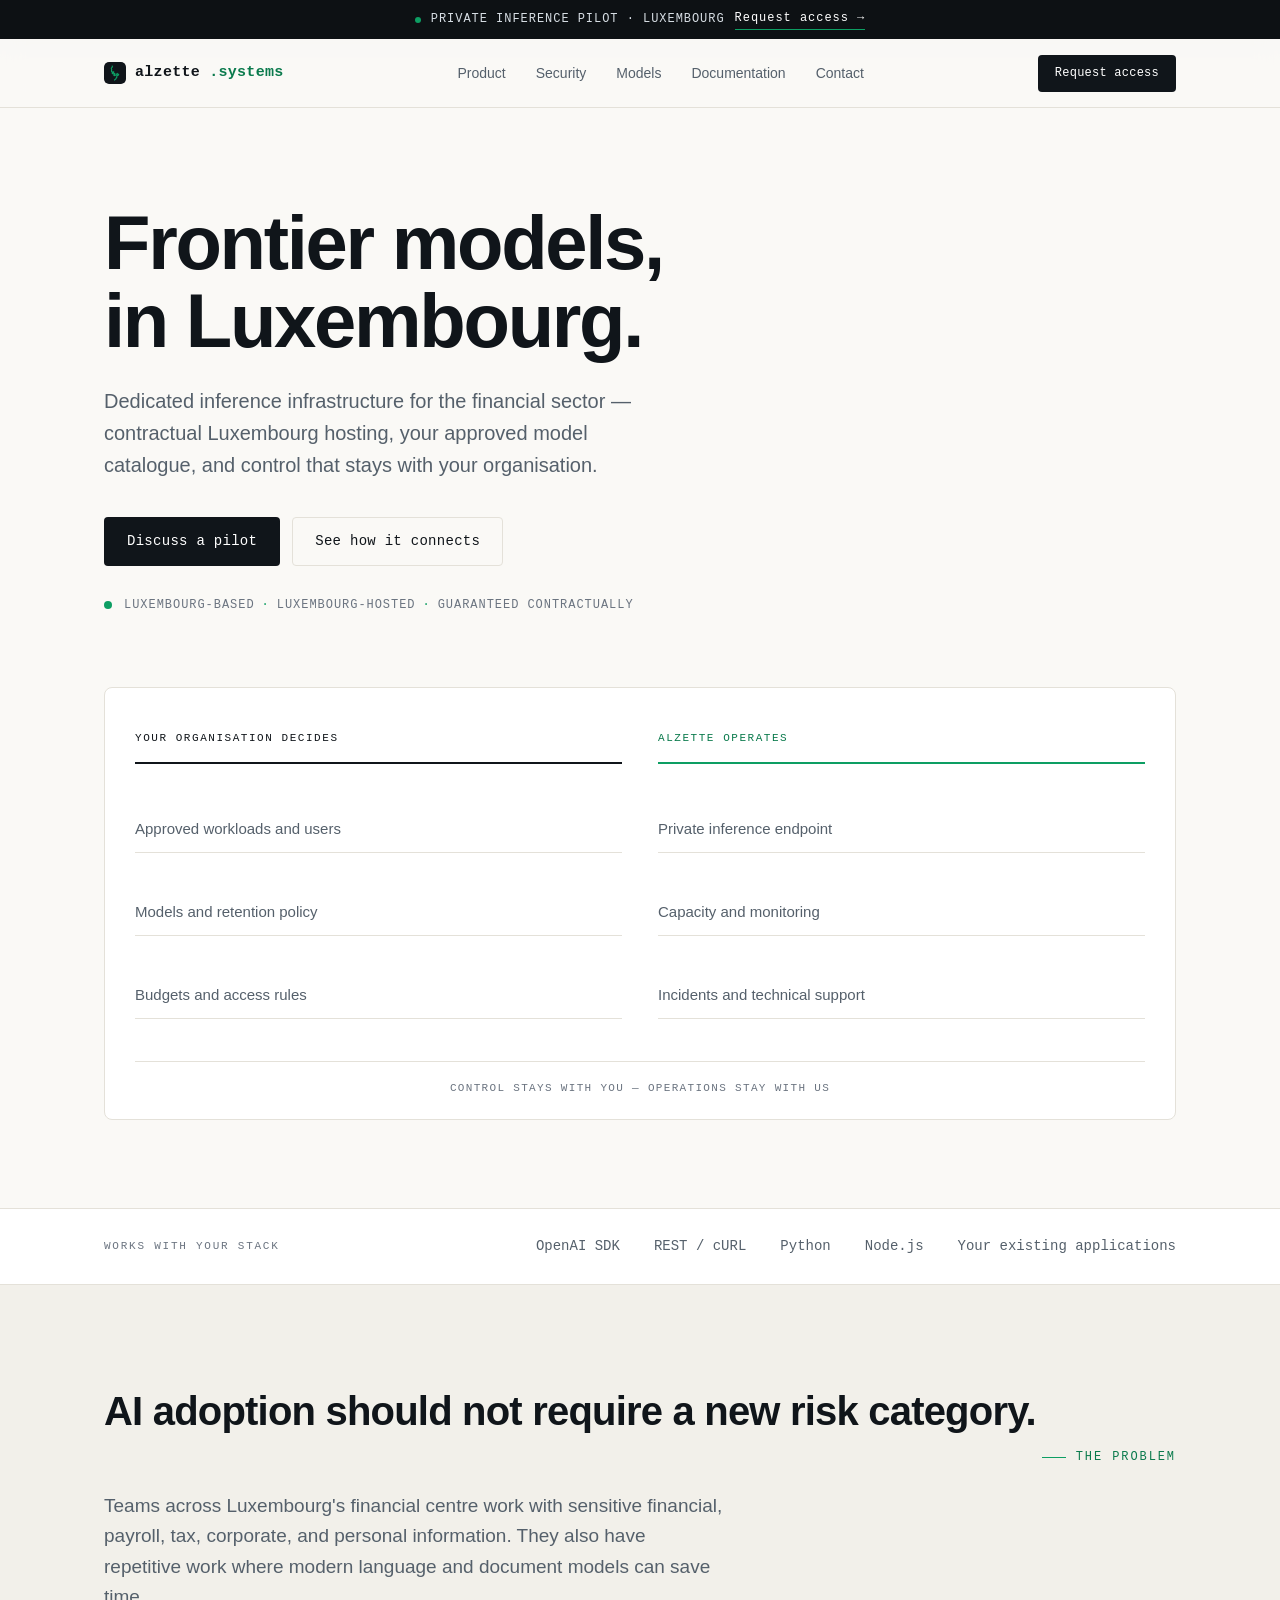
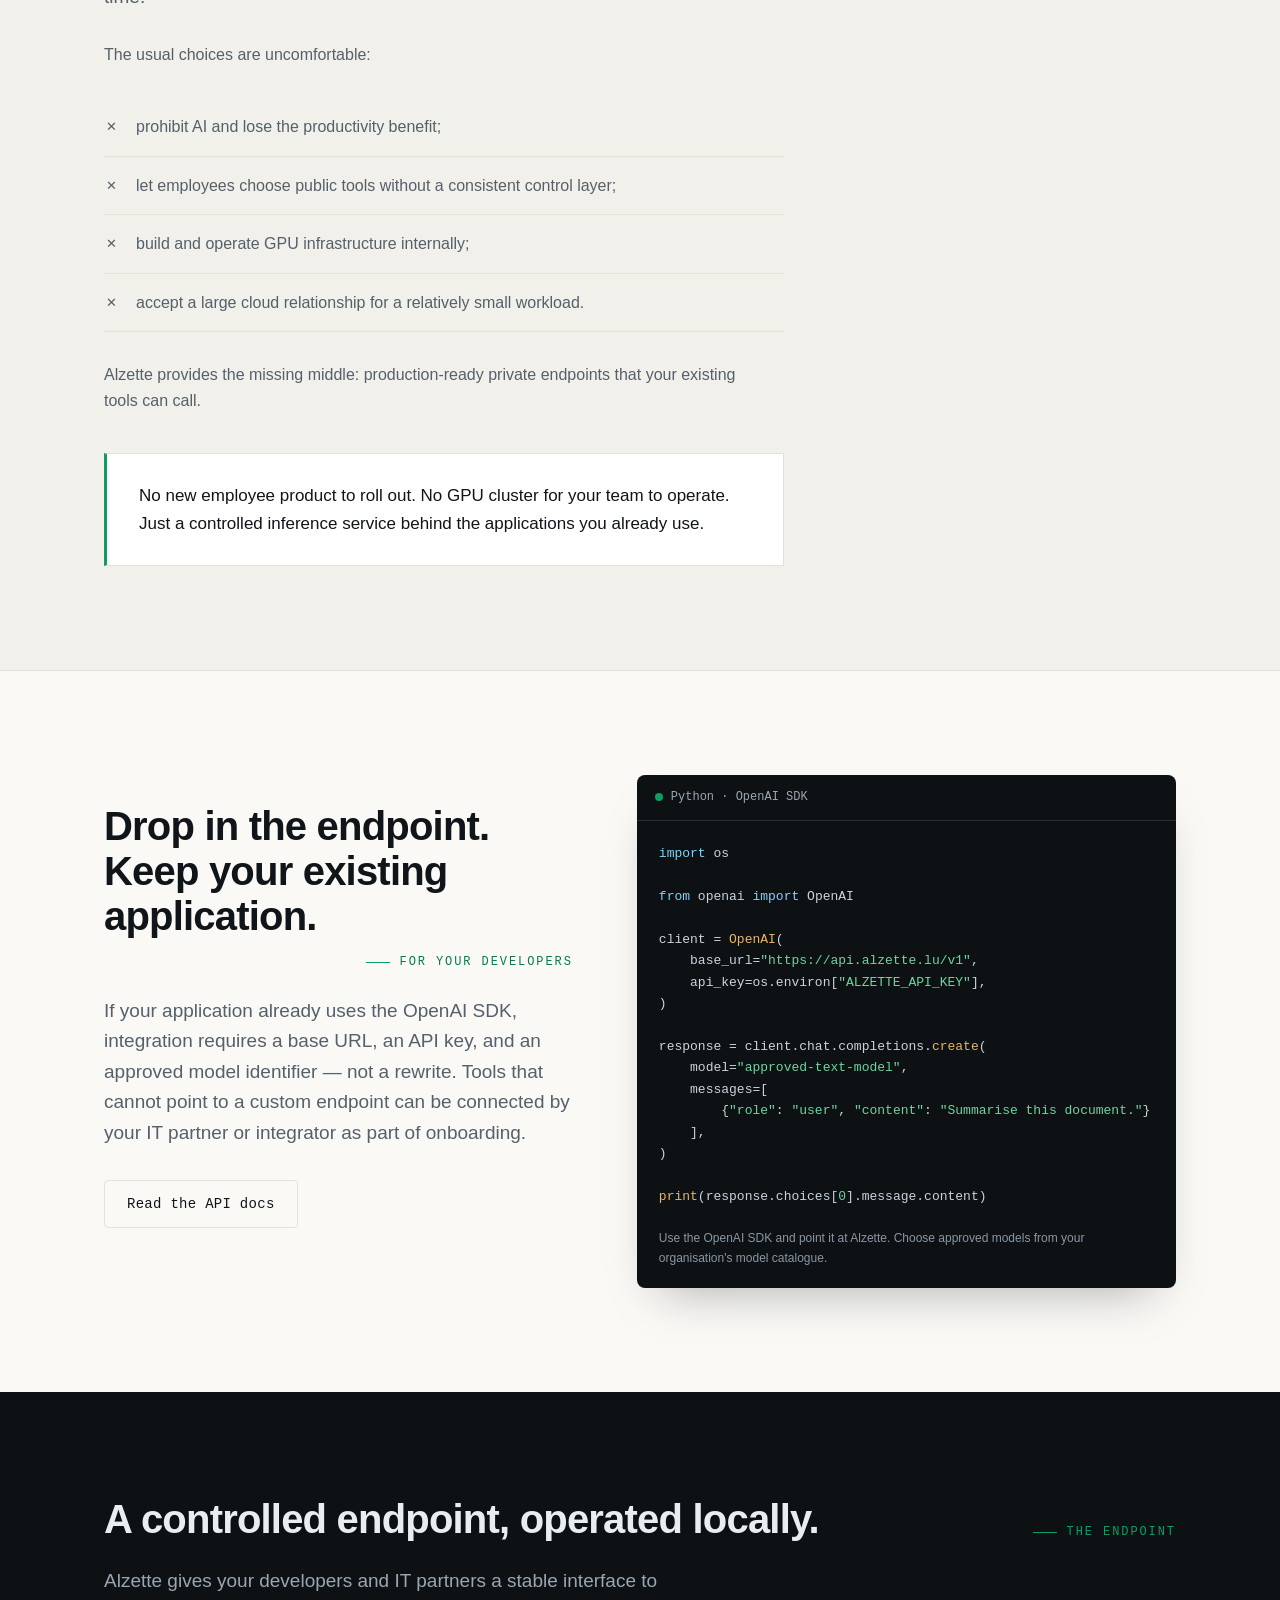
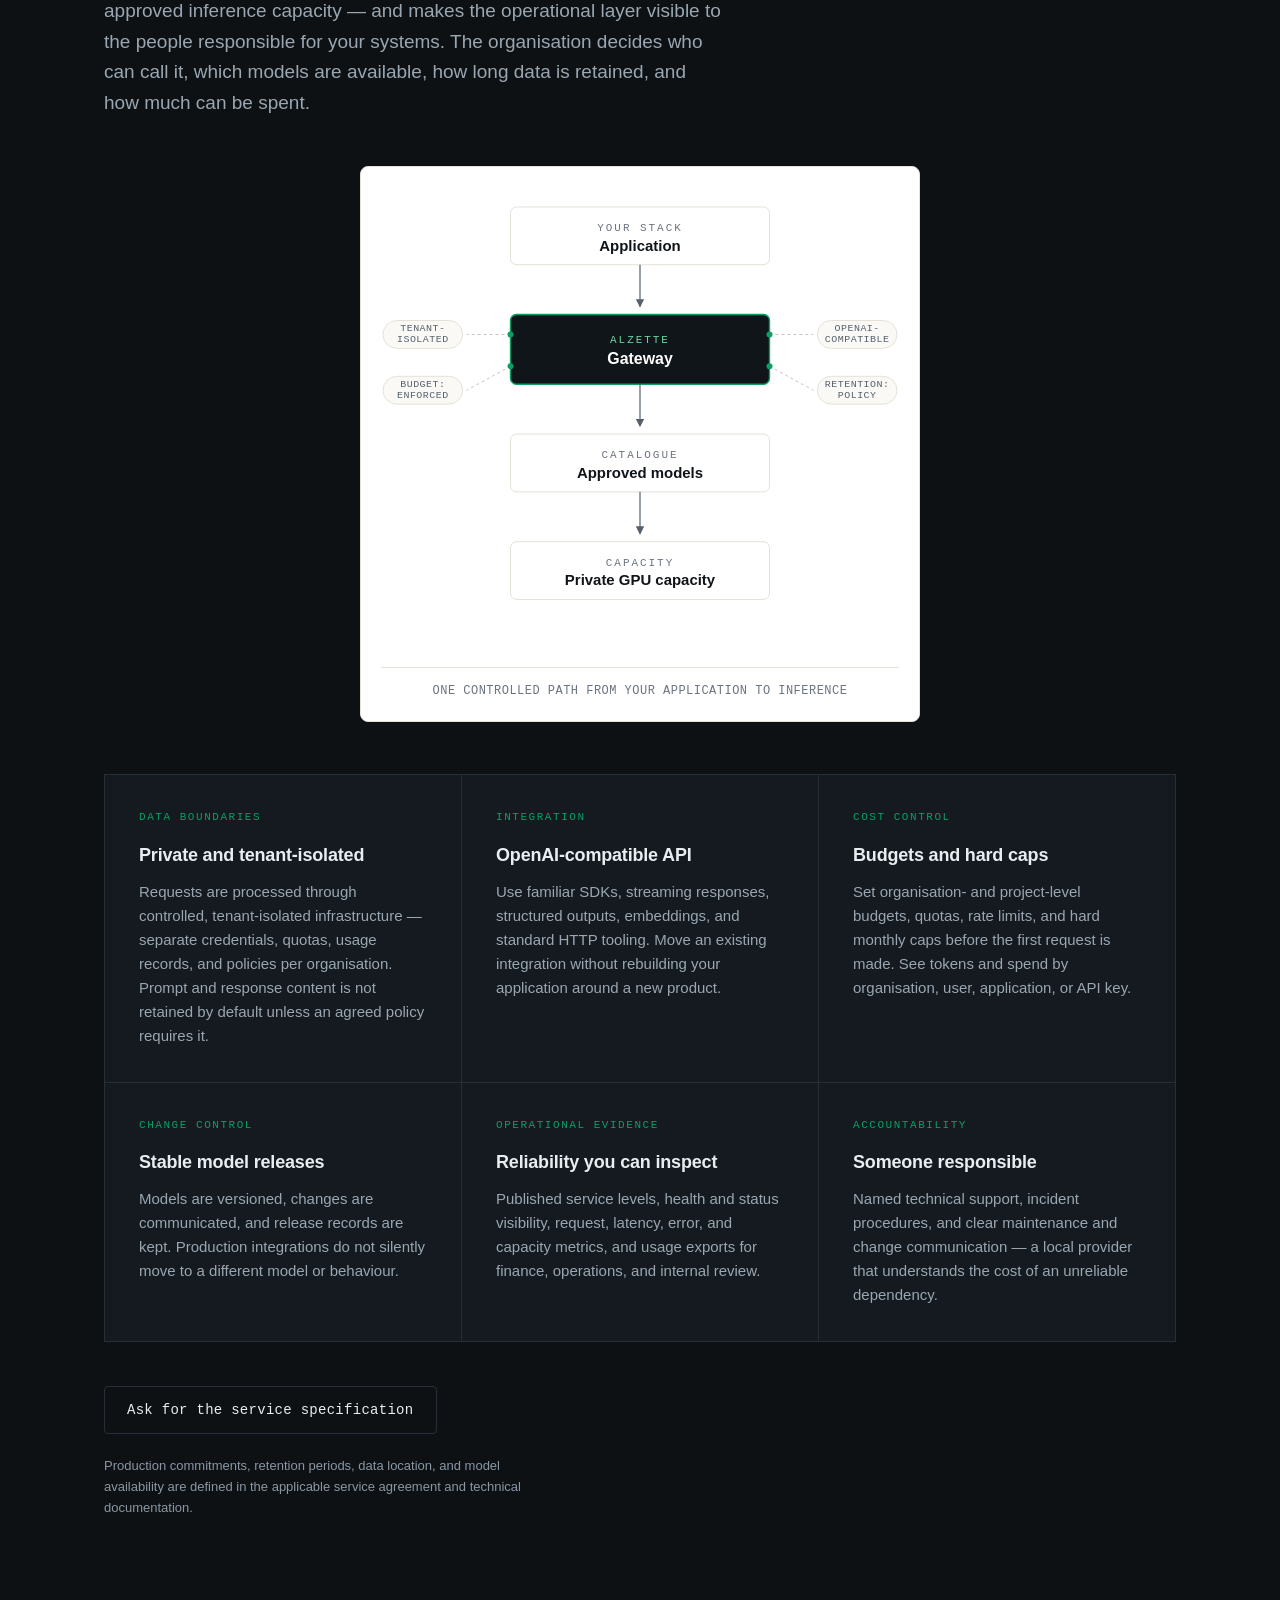
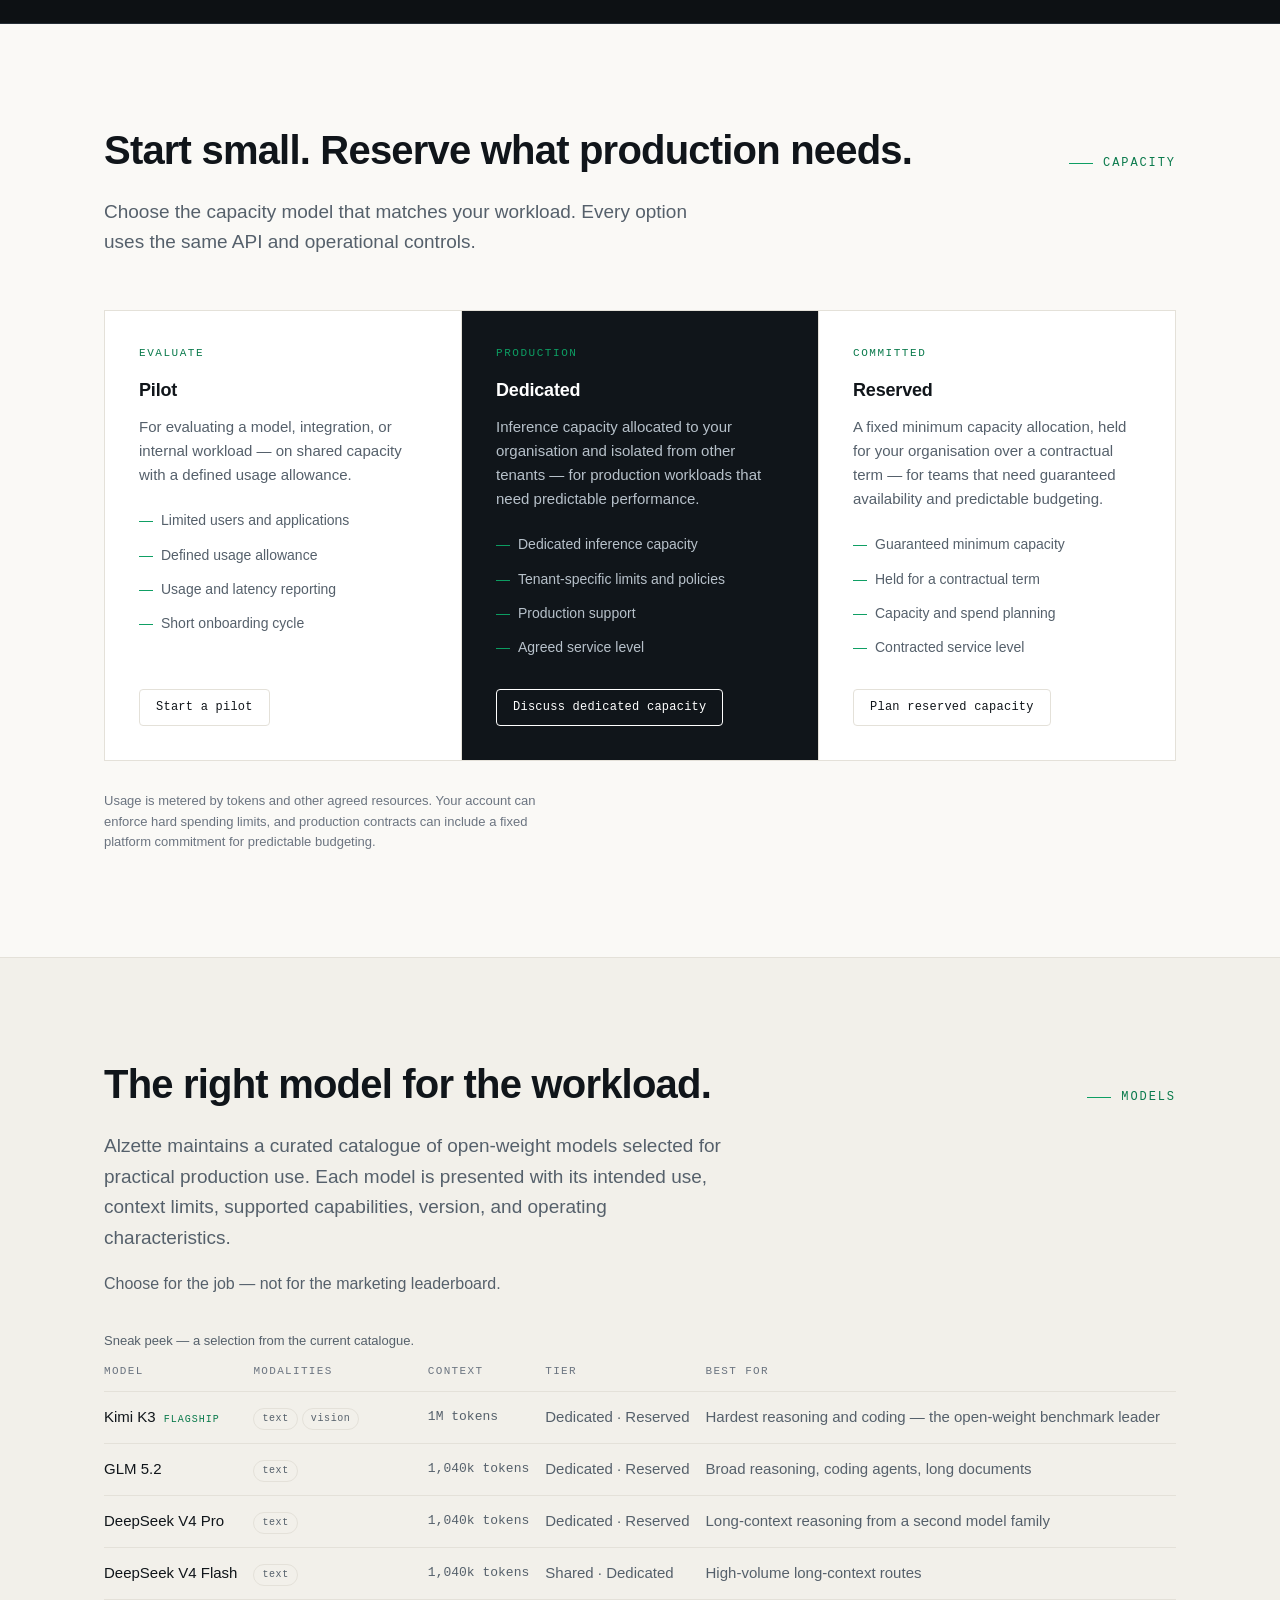
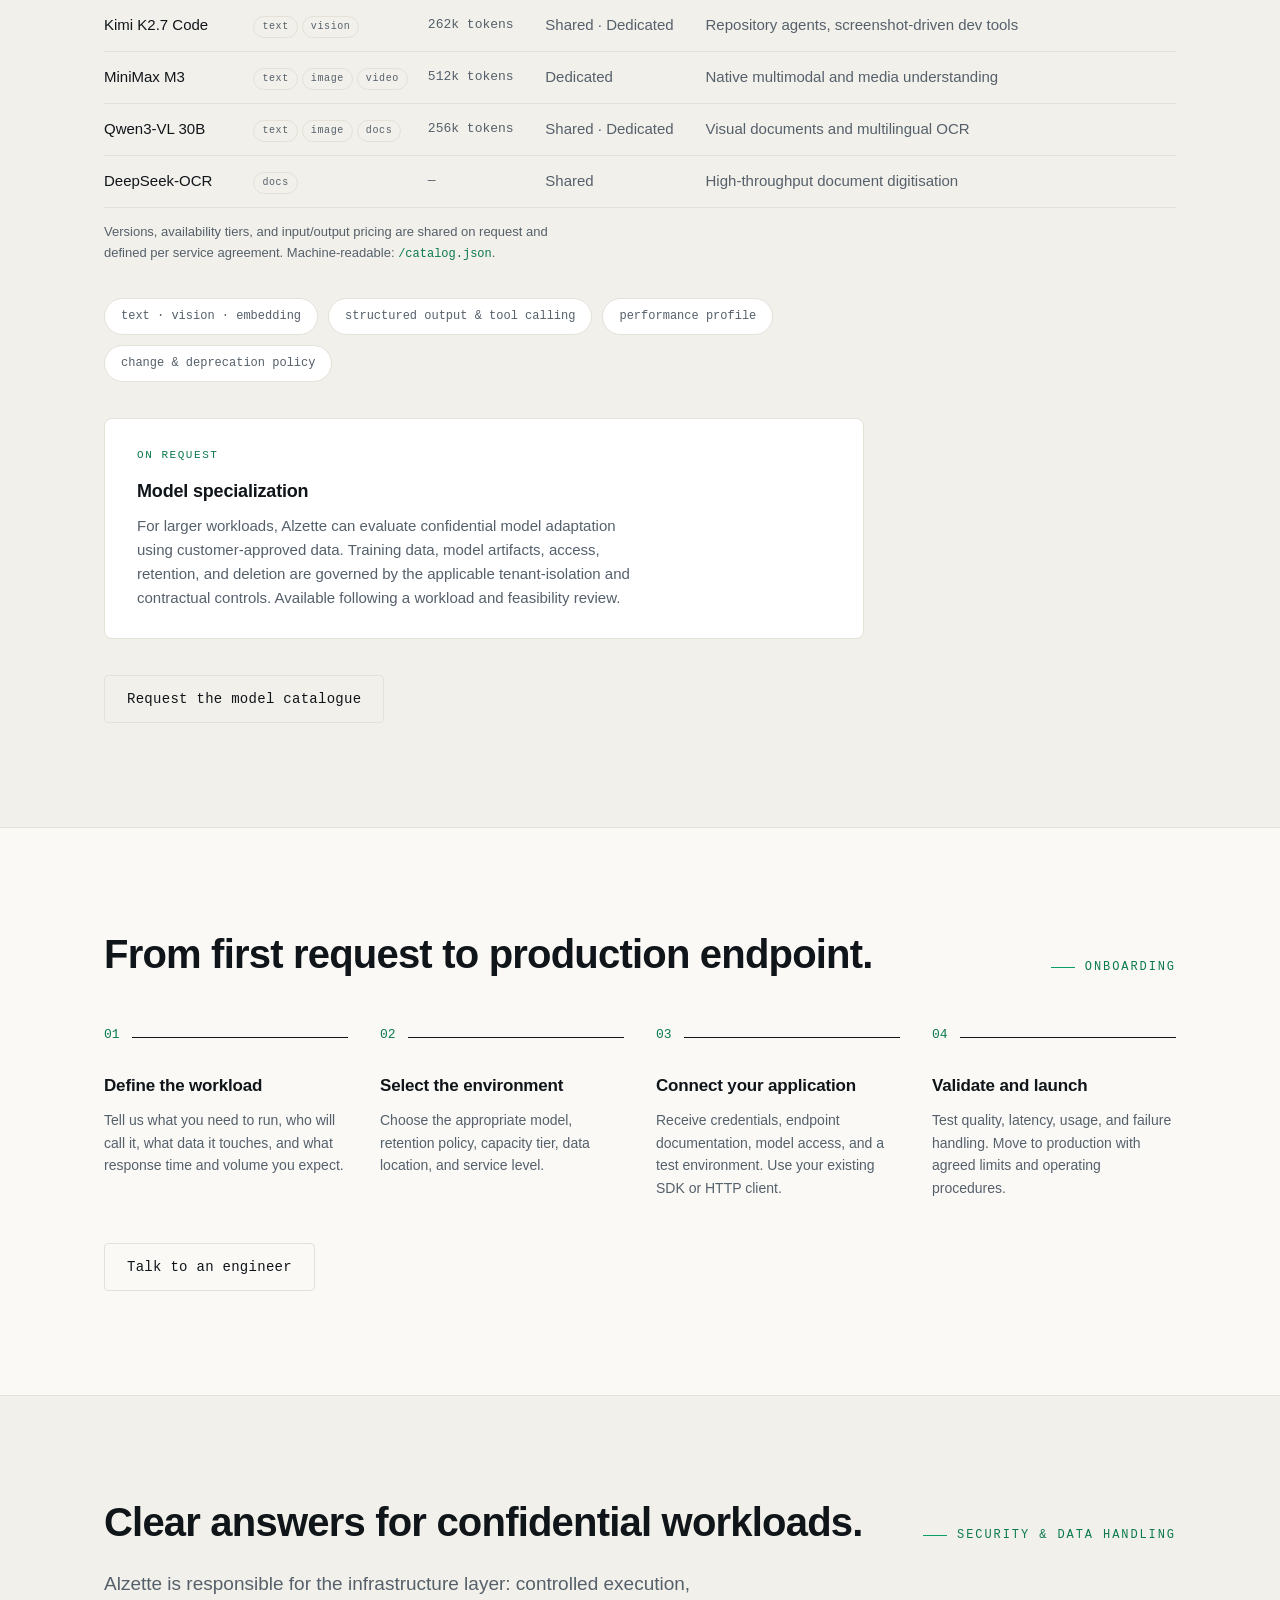
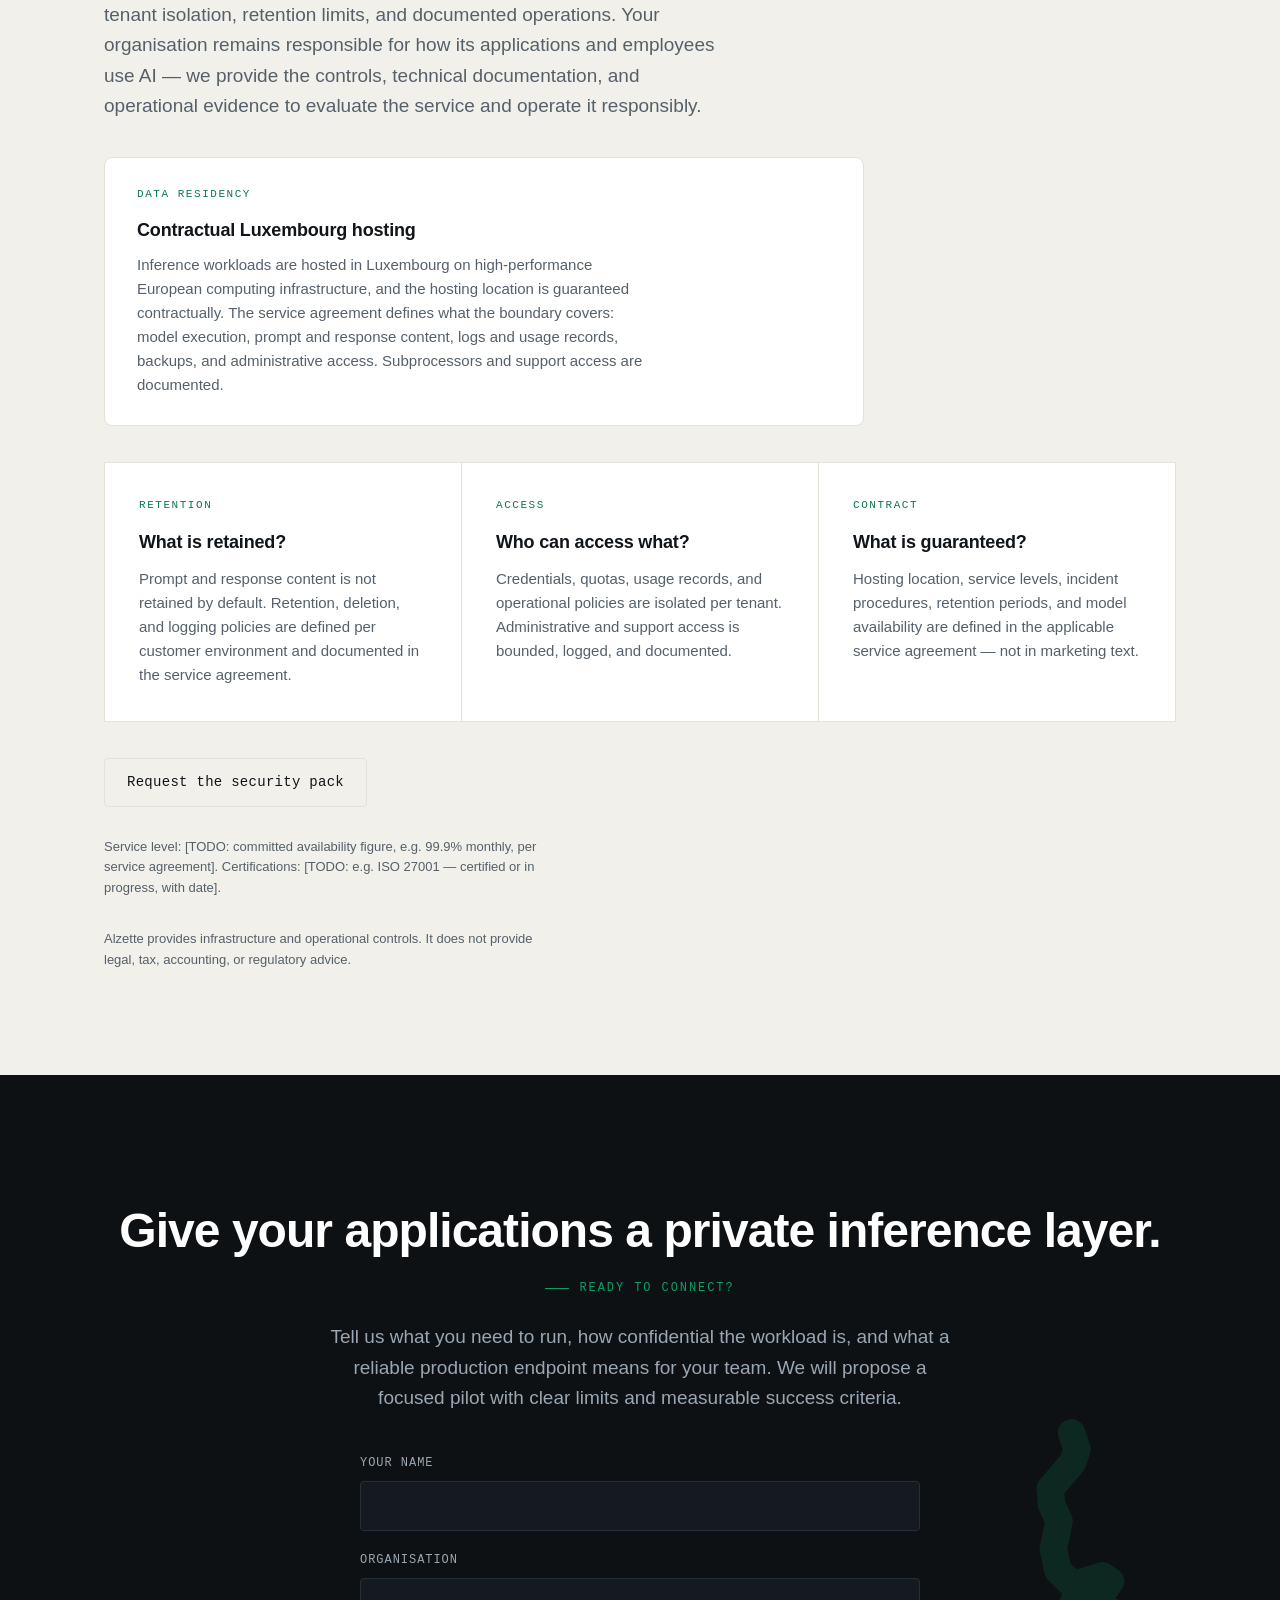
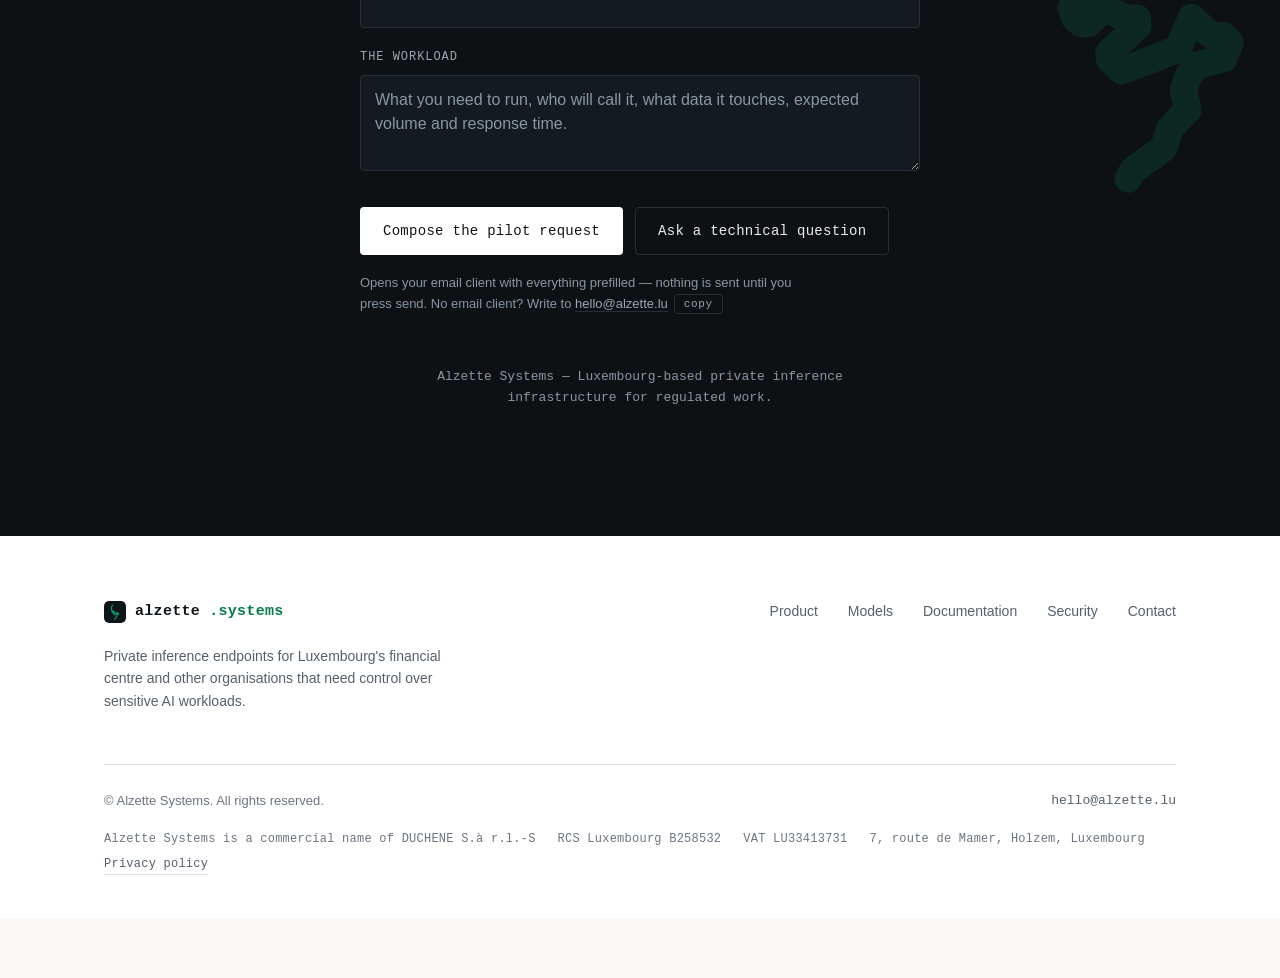
==== index.html @ de17f2cb "Initial commit" ====
<!DOCTYPE html>
<html lang="en">
<head>
<meta charset="UTF-8">
<meta name="viewport" content="width=device-width, initial-scale=1.0">
<title>Alzette Systems — Private AI endpoints for Luxembourg's financial centre</title>
<meta name="description" content="OpenAI-compatible inference APIs for confidential workloads, with dedicated capacity, predictable usage, stable model versions, and a clear operational SLA.">
<meta property="og:title" content="Alzette Systems — Private AI endpoints for Luxembourg's financial centre">
<meta property="og:description" content="OpenAI-compatible inference APIs for confidential workloads, with dedicated capacity, predictable usage, stable model versions, and a clear operational SLA.">
<meta property="og:type" content="website">
<link rel="icon" href="alzette-mark.svg" type="image/svg+xml">
<link rel="stylesheet" href="site.css">
</head>
<body>

<!--
THESIS: The hero states the promise in one compact line, then proves the operating model with the responsibility table — who decides versus who operates. No illustration, no terminal: type and one document table.
OWN-WORLD: the incumbent system — paper ground, ink type, mono reserved for data and measurement, one green accent, the river mark.
STORY: A financial-centre decision-maker reads one line, sees control spelled out contractually in the table below, and requests access.
FIRST VIEWPORT: full-width headline, lead, two CTAs, fact line — then the responsibility table (your organisation decides / Alzette operates) spanning the container.
FORM: established-world section reshape; no concept roll (local extension per new-work §3). Seed key: none.
FINISH: unreviewed and undocumented is unfinished; this build ends with the finish review, the verdict, and DESIGN.md.
-->

<svg width="0" height="0" style="position:absolute" aria-hidden="true">
  <symbol id="alzette-river" viewBox="0 0 512 512">
    <rect width="512" height="512" rx="92" fill="#10151a"/>
    <path d="M244.81 420.00 L249.59 411.56 L278.39 390.86 L284.46 372.18 L301.24 354.30 L297.20 335.01 L302.58 320.99 L311.87 311.42 L335.45 305.61 L341.20 290.80 L334.69 283.77 L329.23 285.62 L320.62 281.60 L304.98 266.86 L292.02 296.88 L238.90 317.42 L227.04 306.19 L226.66 300.42 L253.94 274.71 L253.32 267.60 L242.72 267.58 L223.13 258.48 L206.59 272.67 L200.32 272.56 L194.27 267.54 L190.89 258.09 L193.49 251.05 L219.73 244.45 L228.08 232.69 L220.24 227.30 L192.56 236.22 L178.03 222.10 L173.80 201.73 L179.22 175.57 L172.13 159.55 L170.80 144.91 L192.23 119.83 L196.27 107.38 L191.15 92.00" fill="none" stroke="#0d9e63" stroke-width="26" stroke-linecap="round" stroke-linejoin="round"/>
  </symbol>
</svg>

<div class="announce">
  <div class="container">
    <span class="dot"></span>
    <span>PRIVATE INFERENCE PILOT · LUXEMBOURG</span>
    <a href="#contact">Request access →</a>
  </div>
</div>

<header>
  <div class="container header-inner">
    <a class="logo" href="#"><svg class="logo-mark" aria-hidden="true"><use href="#alzette-river"/></svg>alzette<span>.systems</span></a>
    <nav class="main-nav">
      <a href="#product">Product</a>
      <a href="#security">Security</a>
      <a href="#models">Models</a>
      <a href="docs.html">Documentation</a>
      <a href="#contact">Contact</a>
    </nav>
    <div>
      <a href="#contact" class="btn btn-primary btn-small">Request access</a>
    </div>
  </div>
</header>

<main>
<!-- Hero -->
<section class="hero">
  <div class="container">
    <h1>Frontier models, in Luxembourg.</h1>
    <p class="lead">Dedicated inference infrastructure for the financial sector — contractual Luxembourg hosting, your approved model catalogue, and control that stays with your organisation.</p>
    <div class="hero-actions">
      <a href="#contact" class="btn btn-primary">Discuss a pilot</a>
      <a href="#product" class="btn btn-secondary">See how it connects</a>
    </div>
    <p class="hero-facts"><span>Luxembourg-based</span><span>Luxembourg-hosted</span><span>Guaranteed contractually</span></p>
    <div class="resp-panel hero-resp">
      <div class="resp-head">Your organisation decides</div>
      <div class="resp-head">Alzette operates</div>
      <div class="resp-row">Approved workloads and users</div>
      <div class="resp-row">Private inference endpoint</div>
      <div class="resp-row">Models and retention policy</div>
      <div class="resp-row">Capacity and monitoring</div>
      <div class="resp-row">Budgets and access rules</div>
      <div class="resp-row">Incidents and technical support</div>
      <div class="resp-caption">CONTROL STAYS WITH YOU — OPERATIONS STAY WITH US</div>
    </div>
  </div>
</section>

<!-- Stack strip -->
<div class="stack-strip">
  <div class="container">
    <span class="stack-label">Works with your stack</span>
    <div class="stack-items">
      <span>OpenAI SDK</span>
      <span>REST / cURL</span>
      <span>Python</span>
      <span>Node.js</span>
      <span>Your existing applications</span>
    </div>
  </div>
</div>

<!-- The problem -->
<section class="alt">
  <div class="container">
    <div class="section-head">
      <h2>AI adoption should not require a new risk category.</h2>
      <div class="eyebrow">The problem</div>
    </div>
    <p class="section-lead">Teams across Luxembourg's financial centre work with sensitive financial, payroll, tax, corporate, and personal information. They also have repetitive work where modern language and document models can save time.</p>
    <p class="muted" style="margin-top: 30px;">The usual choices are uncomfortable:</p>
    <ul class="problem-list">
      <li>prohibit AI and lose the productivity benefit;</li>
      <li>let employees choose public tools without a consistent control layer;</li>
      <li>build and operate GPU infrastructure internally;</li>
      <li>accept a large cloud relationship for a relatively small workload.</li>
    </ul>
    <p class="muted" style="max-width: 640px;">Alzette provides the missing middle: production-ready private endpoints that your existing tools can call.</p>
    <div class="closing-line">No new employee product to roll out. No GPU cluster for your team to operate. Just a controlled inference service behind the applications you already use.</div>
  </div>
</section>

<!-- Code snippet -->
<section id="endpoint">
  <div class="container code-grid">
    <div>
      <div class="section-head">
        <h2>Drop in the endpoint. Keep your existing application.</h2>
        <div class="eyebrow">For your developers</div>
      </div>
      <p class="section-lead">If your application already uses the OpenAI SDK, integration requires a base URL, an API key, and an approved model identifier — not a rewrite. Tools that cannot point to a custom endpoint can be connected by your IT partner or integrator as part of onboarding.</p>
      <div class="hero-actions" style="margin-top: 32px;">
        <a href="docs.html" class="btn btn-secondary">Read the API docs</a>
      </div>
    </div>
    <div class="code-block">
      <div class="code-label">Python · OpenAI SDK</div>
      <pre><code><span class="tok-kw">import</span> os

<span class="tok-kw">from</span> openai <span class="tok-kw">import</span> OpenAI

client = <span class="tok-fn">OpenAI</span>(
    base_url=<span class="tok-str">"https://api.alzette.lu/v1"</span>,
    api_key=os.environ[<span class="tok-str">"ALZETTE_API_KEY"</span>],
)

response = client.chat.completions.<span class="tok-fn">create</span>(
    model=<span class="tok-str">"approved-text-model"</span>,
    messages=[
        {<span class="tok-str">"role"</span>: <span class="tok-str">"user"</span>, <span class="tok-str">"content"</span>: <span class="tok-str">"Summarise this document."</span>}
    ],
)

<span class="tok-fn">print</span>(response.choices[<span class="tok-str">0</span>].message.content)</code></pre>
      <div class="code-caption">Use the OpenAI SDK and point it at Alzette. Choose approved models from your organisation's model catalogue.</div>
    </div>
  </div>
</section>

<!-- The controlled endpoint (dark) -->
<section class="dark" id="product">
  <div class="container">
    <div class="section-head">
      <h2>A controlled endpoint, operated locally.</h2>
      <div class="eyebrow">The endpoint</div>
    </div>
    <p class="section-lead">Alzette gives your developers and IT partners a stable interface to approved inference capacity — and makes the operational layer visible to the people responsible for your systems. The organisation decides who can call it, which models are available, how long data is retained, and how much can be spent.</p>
    <div class="diagram" style="max-width: 560px; margin: 48px auto 0;">
      <svg viewBox="0 0 520 460" role="img" aria-label="Diagram: your application connects to the Alzette gateway, which routes to approved models running on private GPU capacity.">
        <defs>
          <marker id="arrow" viewBox="0 0 8 8" refX="7" refY="4" markerWidth="7" markerHeight="7" orient="auto">
            <path d="M0,0 L8,4 L0,8 Z" fill="#55606b"/>
          </marker>
        </defs>

        <!-- flow boxes -->
        <rect x="130" y="12" width="260" height="58" rx="6" fill="#ffffff" stroke="#e4e1d9"/>
        <text x="260" y="36" text-anchor="middle" font-family="monospace" font-size="11" letter-spacing="2" fill="#6b7480">YOUR STACK</text>
        <text x="260" y="56" text-anchor="middle" font-family="sans-serif" font-size="15" font-weight="600" fill="#10151a">Application</text>

        <line x1="260" y1="70" x2="260" y2="112" stroke="#55606b" stroke-width="1.2" marker-end="url(#arrow)"/>

        <rect x="130" y="120" width="260" height="70" rx="6" fill="#10151a"/>
        <rect x="130" y="120" width="260" height="70" rx="6" fill="none" stroke="#0d9e63" stroke-width="1.4"/>
        <text x="260" y="149" text-anchor="middle" font-family="monospace" font-size="11" letter-spacing="2" fill="#6fd3a0">ALZETTE</text>
        <text x="260" y="170" text-anchor="middle" font-family="sans-serif" font-size="16" font-weight="600" fill="#ffffff">Gateway</text>

        <line x1="260" y1="190" x2="260" y2="232" stroke="#55606b" stroke-width="1.2" marker-end="url(#arrow)"/>

        <rect x="130" y="240" width="260" height="58" rx="6" fill="#ffffff" stroke="#e4e1d9"/>
        <text x="260" y="264" text-anchor="middle" font-family="monospace" font-size="11" letter-spacing="2" fill="#6b7480">CATALOGUE</text>
        <text x="260" y="284" text-anchor="middle" font-family="sans-serif" font-size="15" font-weight="600" fill="#10151a">Approved models</text>

        <line x1="260" y1="298" x2="260" y2="340" stroke="#55606b" stroke-width="1.2" marker-end="url(#arrow)"/>

        <rect x="130" y="348" width="260" height="58" rx="6" fill="#ffffff" stroke="#e4e1d9"/>
        <text x="260" y="372" text-anchor="middle" font-family="monospace" font-size="11" letter-spacing="2" fill="#6b7480">CAPACITY</text>
        <text x="260" y="392" text-anchor="middle" font-family="sans-serif" font-size="15" font-weight="600" fill="#10151a">Private GPU capacity</text>

        <!-- floating config labels, left -->
        <g class="diagram-pills">
        <line x1="130" y1="140" x2="86" y2="140" stroke="#c8c4b8" stroke-width="1" stroke-dasharray="3 3"/>
        <circle cx="130" cy="140" r="3" fill="#0d9e63"/>
        <rect x="2" y="126" width="80" height="28" rx="14" fill="#faf9f6" stroke="#e4e1d9"/>
        <text x="42" y="137" text-anchor="middle" font-family="monospace" font-size="10" letter-spacing="0.5" fill="#55606b">TENANT-</text>
        <text x="42" y="148" text-anchor="middle" font-family="monospace" font-size="10" letter-spacing="0.5" fill="#55606b">ISOLATED</text>

        <line x1="130" y1="172" x2="86" y2="196" stroke="#c8c4b8" stroke-width="1" stroke-dasharray="3 3"/>
        <circle cx="130" cy="172" r="3" fill="#0d9e63"/>
        <rect x="2" y="182" width="80" height="28" rx="14" fill="#faf9f6" stroke="#e4e1d9"/>
        <text x="42" y="193" text-anchor="middle" font-family="monospace" font-size="10" letter-spacing="0.5" fill="#55606b">BUDGET:</text>
        <text x="42" y="204" text-anchor="middle" font-family="monospace" font-size="10" letter-spacing="0.5" fill="#55606b">ENFORCED</text>

        <!-- floating config labels, right -->
        <line x1="390" y1="140" x2="434" y2="140" stroke="#c8c4b8" stroke-width="1" stroke-dasharray="3 3"/>
        <circle cx="390" cy="140" r="3" fill="#0d9e63"/>
        <rect x="438" y="126" width="80" height="28" rx="14" fill="#faf9f6" stroke="#e4e1d9"/>
        <text x="478" y="137" text-anchor="middle" font-family="monospace" font-size="10" letter-spacing="0.5" fill="#55606b">OPENAI-</text>
        <text x="478" y="148" text-anchor="middle" font-family="monospace" font-size="10" letter-spacing="0.5" fill="#55606b">COMPATIBLE</text>

        <line x1="390" y1="172" x2="434" y2="196" stroke="#c8c4b8" stroke-width="1" stroke-dasharray="3 3"/>
        <circle cx="390" cy="172" r="3" fill="#0d9e63"/>
        <rect x="438" y="182" width="80" height="28" rx="14" fill="#faf9f6" stroke="#e4e1d9"/>
        <text x="478" y="193" text-anchor="middle" font-family="monospace" font-size="10" letter-spacing="0.5" fill="#55606b">RETENTION:</text>
        <text x="478" y="204" text-anchor="middle" font-family="monospace" font-size="10" letter-spacing="0.5" fill="#55606b">POLICY</text>
        </g>
      </svg>
      <div class="diagram-caption">ONE CONTROLLED PATH FROM YOUR APPLICATION TO INFERENCE</div>
    </div>

    <div class="card-grid cols-3">
      <div class="card">
        <div class="card-eyebrow">Data boundaries</div>
        <h3>Private and tenant-isolated</h3>
        <p>Requests are processed through controlled, tenant-isolated infrastructure — separate credentials, quotas, usage records, and policies per organisation. Prompt and response content is not retained by default unless an agreed policy requires it.</p>
      </div>
      <div class="card">
        <div class="card-eyebrow">Integration</div>
        <h3>OpenAI-compatible API</h3>
        <p>Use familiar SDKs, streaming responses, structured outputs, embeddings, and standard HTTP tooling. Move an existing integration without rebuilding your application around a new product.</p>
      </div>
      <div class="card">
        <div class="card-eyebrow">Cost control</div>
        <h3>Budgets and hard caps</h3>
        <p>Set organisation- and project-level budgets, quotas, rate limits, and hard monthly caps before the first request is made. See tokens and spend by organisation, user, application, or API key.</p>
      </div>
      <div class="card">
        <div class="card-eyebrow">Change control</div>
        <h3>Stable model releases</h3>
        <p>Models are versioned, changes are communicated, and release records are kept. Production integrations do not silently move to a different model or behaviour.</p>
      </div>
      <div class="card">
        <div class="card-eyebrow">Operational evidence</div>
        <h3>Reliability you can inspect</h3>
        <p>Published service levels, health and status visibility, request, latency, error, and capacity metrics, and usage exports for finance, operations, and internal review.</p>
      </div>
      <div class="card">
        <div class="card-eyebrow">Accountability</div>
        <h3>Someone responsible</h3>
        <p>Named technical support, incident procedures, and clear maintenance and change communication — a local provider that understands the cost of an unreliable dependency.</p>
      </div>
    </div>
    <div style="margin-top: 44px;">
      <a href="#contact" class="btn btn-outline-light">Ask for the service specification</a>
      <p class="faint" style="margin-top: 22px; max-width: 62ch;">Production commitments, retention periods, data location, and model availability are defined in the applicable service agreement and technical documentation.</p>
    </div>
  </div>
</section>

<!-- Capacity options -->
<section>
  <div class="container">
    <div class="section-head">
      <h2>Start small. Reserve what production needs.</h2>
      <div class="eyebrow">Capacity</div>
    </div>
    <p class="section-lead">Choose the capacity model that matches your workload. Every option uses the same API and operational controls.</p>
    <div class="card-grid cols-3">
      <div class="card">
        <div class="card-eyebrow">Evaluate</div>
        <h3>Pilot</h3>
        <p>For evaluating a model, integration, or internal workload — on shared capacity with a defined usage allowance.</p>
        <ul>
          <li>Limited users and applications</li>
          <li>Defined usage allowance</li>
          <li>Usage and latency reporting</li>
          <li>Short onboarding cycle</li>
        </ul>
        <a href="#contact" class="btn btn-secondary btn-small">Start a pilot</a>
      </div>
      <div class="card featured">
        <div class="card-eyebrow">Production</div>
        <h3>Dedicated</h3>
        <p>Inference capacity allocated to your organisation and isolated from other tenants — for production workloads that need predictable performance.</p>
        <ul>
          <li>Dedicated inference capacity</li>
          <li>Tenant-specific limits and policies</li>
          <li>Production support</li>
          <li>Agreed service level</li>
        </ul>
        <a href="#contact" class="btn btn-small" style="border-color:#fff;color:#fff;">Discuss dedicated capacity</a>
      </div>
      <div class="card">
        <div class="card-eyebrow">Committed</div>
        <h3>Reserved</h3>
        <p>A fixed minimum capacity allocation, held for your organisation over a contractual term — for teams that need guaranteed availability and predictable budgeting.</p>
        <ul>
          <li>Guaranteed minimum capacity</li>
          <li>Held for a contractual term</li>
          <li>Capacity and spend planning</li>
          <li>Contracted service level</li>
        </ul>
        <a href="#contact" class="btn btn-secondary btn-small">Plan reserved capacity</a>
      </div>
    </div>
    <p class="faint" style="margin-top: 30px; max-width: 62ch;">Usage is metered by tokens and other agreed resources. Your account can enforce hard spending limits, and production contracts can include a fixed platform commitment for predictable budgeting.</p>
  </div>
</section>

<!-- Models and compatibility -->
<section class="alt" id="models">
  <div class="container">
    <div class="section-head">
      <h2>The right model for the workload.</h2>
      <div class="eyebrow">Models</div>
    </div>
    <p class="section-lead">Alzette maintains a curated catalogue of open-weight models selected for practical production use. Each model is presented with its intended use, context limits, supported capabilities, version, and operating characteristics.</p>
    <p class="muted" style="margin-top: 18px;">Choose for the job — not for the marketing leaderboard.</p>
    <table class="catalogue-table">
      <caption>Sneak peek — a selection from the current catalogue.</caption>
      <thead>
        <tr><th>Model</th><th>Modalities</th><th>Context</th><th class="tier-col">Tier</th><th class="best-col">Best for</th></tr>
      </thead>
      <tbody>
        <tr>
          <td>Kimi K3<span class="flagship-tag">Flagship</span></td>
          <td class="mod-tags"><span class="mod-tag">text</span><span class="mod-tag">vision</span></td>
          <td>1M tokens</td>
          <td class="tier-col">Dedicated · Reserved</td>
          <td class="best-col">Hardest reasoning and coding — the open-weight benchmark leader</td>
        </tr>
        <tr>
          <td>GLM 5.2</td>
          <td class="mod-tags"><span class="mod-tag">text</span></td>
          <td>1,040k tokens</td>
          <td class="tier-col">Dedicated · Reserved</td>
          <td class="best-col">Broad reasoning, coding agents, long documents</td>
        </tr>
        <tr>
          <td>DeepSeek V4 Pro</td>
          <td class="mod-tags"><span class="mod-tag">text</span></td>
          <td>1,040k tokens</td>
          <td class="tier-col">Dedicated · Reserved</td>
          <td class="best-col">Long-context reasoning from a second model family</td>
        </tr>
        <tr>
          <td>DeepSeek V4 Flash</td>
          <td class="mod-tags"><span class="mod-tag">text</span></td>
          <td>1,040k tokens</td>
          <td class="tier-col">Shared · Dedicated</td>
          <td class="best-col">High-volume long-context routes</td>
        </tr>
        <tr>
          <td>Kimi K2.7 Code</td>
          <td class="mod-tags"><span class="mod-tag">text</span><span class="mod-tag">vision</span></td>
          <td>262k tokens</td>
          <td class="tier-col">Shared · Dedicated</td>
          <td class="best-col">Repository agents, screenshot-driven dev tools</td>
        </tr>
        <tr>
          <td>MiniMax M3</td>
          <td class="mod-tags"><span class="mod-tag">text</span><span class="mod-tag">image</span><span class="mod-tag">video</span></td>
          <td>512k tokens</td>
          <td class="tier-col">Dedicated</td>
          <td class="best-col">Native multimodal and media understanding</td>
        </tr>
        <tr>
          <td>Qwen3-VL 30B</td>
          <td class="mod-tags"><span class="mod-tag">text</span><span class="mod-tag">image</span><span class="mod-tag">docs</span></td>
          <td>256k tokens</td>
          <td class="tier-col">Shared · Dedicated</td>
          <td class="best-col">Visual documents and multilingual OCR</td>
        </tr>
        <tr>
          <td>DeepSeek-OCR</td>
          <td class="mod-tags"><span class="mod-tag">docs</span></td>
          <td>—</td>
          <td class="tier-col">Shared</td>
          <td class="best-col">High-throughput document digitisation</td>
        </tr>
      </tbody>
    </table>
    <p class="catalogue-note">Versions, availability tiers, and input/output pricing are shared on request and defined per service agreement. Machine-readable: <code>/catalog.json</code>.</p>
    <div class="field-tags">
      <span class="field-tag">text · vision · embedding</span>
      <span class="field-tag">structured output &amp; tool calling</span>
      <span class="field-tag">performance profile</span>
      <span class="field-tag">change &amp; deprecation policy</span>
    </div>
    <div class="spec-panel">
      <div class="card-eyebrow">On request</div>
      <h3>Model specialization</h3>
      <p>For larger workloads, Alzette can evaluate confidential model adaptation using customer-approved data. Training data, model artifacts, access, retention, and deletion are governed by the applicable tenant-isolation and contractual controls. Available following a workload and feasibility review.</p>
    </div>
    <a href="mailto:hello@alzette.lu?subject=Model%20catalogue" class="btn btn-secondary">Request the model catalogue</a>
  </div>
</section>

<!-- Onboarding -->
<section>
  <div class="container">
    <div class="section-head">
      <h2>From first request to production endpoint.</h2>
      <div class="eyebrow">Onboarding</div>
    </div>
    <div class="steps">
      <div class="step" data-step="01">
        <h3>Define the workload</h3>
        <p>Tell us what you need to run, who will call it, what data it touches, and what response time and volume you expect.</p>
      </div>
      <div class="step" data-step="02">
        <h3>Select the environment</h3>
        <p>Choose the appropriate model, retention policy, capacity tier, data location, and service level.</p>
      </div>
      <div class="step" data-step="03">
        <h3>Connect your application</h3>
        <p>Receive credentials, endpoint documentation, model access, and a test environment. Use your existing SDK or HTTP client.</p>
      </div>
      <div class="step" data-step="04">
        <h3>Validate and launch</h3>
        <p>Test quality, latency, usage, and failure handling. Move to production with agreed limits and operating procedures.</p>
      </div>
    </div>
    <div style="margin-top: 44px;">
      <a href="#contact" class="btn btn-secondary">Talk to an engineer</a>
    </div>
  </div>
</section>

<!-- Security and data handling -->
<section class="alt" id="security">
  <div class="container">
    <div class="section-head">
      <h2>Clear answers for confidential workloads.</h2>
      <div class="eyebrow">Security &amp; data handling</div>
    </div>
    <p class="section-lead">Alzette is responsible for the infrastructure layer: controlled execution, tenant isolation, retention limits, and documented operations. Your organisation remains responsible for how its applications and employees use AI — we provide the controls, technical documentation, and operational evidence to evaluate the service and operate it responsibly.</p>
    <div class="spec-panel">
      <div class="card-eyebrow">Data residency</div>
      <h3>Contractual Luxembourg hosting</h3>
      <p>Inference workloads are hosted in Luxembourg on high-performance European computing infrastructure, and the hosting location is guaranteed contractually. The service agreement defines what the boundary covers: model execution, prompt and response content, logs and usage records, backups, and administrative access. Subprocessors and support access are documented.</p>
    </div>
    <div class="card-grid cols-3" style="margin-top: 20px;">
      <div class="card">
        <div class="card-eyebrow">Retention</div>
        <h3>What is retained?</h3>
        <p>Prompt and response content is not retained by default. Retention, deletion, and logging policies are defined per customer environment and documented in the service agreement.</p>
      </div>
      <div class="card">
        <div class="card-eyebrow">Access</div>
        <h3>Who can access what?</h3>
        <p>Credentials, quotas, usage records, and operational policies are isolated per tenant. Administrative and support access is bounded, logged, and documented.</p>
      </div>
      <div class="card">
        <div class="card-eyebrow">Contract</div>
        <h3>What is guaranteed?</h3>
        <p>Hosting location, service levels, incident procedures, retention periods, and model availability are defined in the applicable service agreement — not in marketing text.</p>
      </div>
    </div>
    <div style="margin-top: 36px;">
      <a href="mailto:hello@alzette.lu?subject=Security%20pack" class="btn btn-secondary">Request the security pack</a>
    </div>
    <p class="disclaimer">Service level: [TODO: committed availability figure, e.g. 99.9% monthly, per service agreement]. Certifications: [TODO: e.g. ISO 27001 — certified or in progress, with date].</p>
    <p class="disclaimer">Alzette provides infrastructure and operational controls. It does not provide legal, tax, accounting, or regulatory advice.</p>
  </div>
</section>

<!-- Final CTA -->
<section class="dark final-cta" id="contact" style="border-top: 1px solid var(--dark);">
  <svg class="cta-mark" aria-hidden="true"><use href="#alzette-river"/></svg>
  <div class="container">
    <h2>Give your applications a private inference layer.</h2>
    <div class="eyebrow" style="justify-content: center; margin-bottom: 24px;">Ready to connect?</div>
    <p class="section-lead">Tell us what you need to run, how confidential the workload is, and what a reliable production endpoint means for your team. We will propose a focused pilot with clear limits and measurable success criteria.</p>
    <form class="request-form" id="pilot-form">
      <label for="pf-name">Your name</label>
      <input id="pf-name" name="name" type="text" required autocomplete="name">
      <label for="pf-org">Organisation</label>
      <input id="pf-org" name="organisation" type="text" required autocomplete="organization">
      <label for="pf-workload">The workload</label>
      <textarea id="pf-workload" name="workload" required placeholder="What you need to run, who will call it, what data it touches, expected volume and response time."></textarea>
      <div class="form-actions">
        <button type="submit" class="btn btn-light">Compose the pilot request</button>
        <a href="mailto:hello@alzette.lu?subject=Technical%20question" class="btn btn-outline-light">Ask a technical question</a>
      </div>
      <p class="form-note">
        Opens your email client with everything prefilled — nothing is sent until you press send.
        No email client? Write to <a href="mailto:hello@alzette.lu">hello@alzette.lu</a><button type="button" class="copy-btn" id="copy-email" aria-label="Copy email address">copy</button>
      </p>
    </form>
    <p class="contact-line">Alzette Systems — Luxembourg-based private inference infrastructure for regulated work.</p>
  </div>
</section>
</main>

<footer>
  <div class="container">
    <div class="footer-grid">
      <div>
        <a class="logo" href="#"><svg class="logo-mark" aria-hidden="true"><use href="#alzette-river"/></svg>alzette<span>.systems</span></a>
        <p class="footer-statement">Private inference endpoints for Luxembourg's financial centre and other organisations that need control over sensitive AI workloads.</p>
      </div>
      <nav class="footer-nav">
        <a href="#product">Product</a>
        <a href="#models">Models</a>
        <a href="docs.html">Documentation</a>
        <a href="#security">Security</a>
        <a href="#contact">Contact</a>
      </nav>
    </div>
    <div class="footer-bottom">
      <span>© Alzette Systems. All rights reserved.</span>
      <a href="mailto:hello@alzette.lu">hello@alzette.lu</a>
    </div>
    <div class="footer-legal">
      <span>Alzette Systems is a commercial name of DUCHENE S.à r.l.-S</span>
      <span>RCS Luxembourg B258532</span>
      <span>VAT LU33413731</span>
      <span>7, route de Mamer, Holzem, Luxembourg</span>
      <a href="[TODO: privacy policy URL]">Privacy policy</a>
    </div>
  </div>
</footer>

<script>
(function () {
  var EMAIL = 'hello@alzette.lu';
  var form = document.getElementById('pilot-form');
  form.addEventListener('submit', function (e) {
    e.preventDefault();
    if (!form.reportValidity()) return;
    var name = form.elements.name.value.trim();
    var org = form.elements.organisation.value.trim();
    var workload = form.elements.workload.value.trim();
    var subject = 'Pilot request — ' + org;
    var body = 'Name: ' + name + '\nOrganisation: ' + org + '\n\nWorkload:\n' + workload;
    window.location.href = 'mailto:' + EMAIL +
      '?subject=' + encodeURIComponent(subject) +
      '&body=' + encodeURIComponent(body);
  });
  var copyBtn = document.getElementById('copy-email');
  copyBtn.addEventListener('click', function () {
    function done(label) {
      copyBtn.textContent = label;
      setTimeout(function () { copyBtn.textContent = 'copy'; }, 2000);
    }
    if (navigator.clipboard && navigator.clipboard.writeText) {
      navigator.clipboard.writeText(EMAIL).then(function () { done('copied'); }, function () { done(EMAIL); });
    } else {
      done(EMAIL);
    }
  });
})();
</script>

</body>
</html>
---- site.css ----
:root {
    --bg: #faf9f6;
    --bg-alt: #f2f0ea;
    --surface: #ffffff;
    --ink: #10151a;
    --dim: #55606b;
    --faint: #6b7480;
    --line: #e4e1d9;
    --accent: #0d9e63;
    --accent-ink: #0a7a4c;
    --dark: #0d1114;
    --dark-raised: #141a1f;
    --dark-line: #262f37;
    --dark-dim: #9aa7b2;
    --dark-faint: #8a97a3;
    --mono: "SF Mono", ui-monospace, "JetBrains Mono", Menlo, Consolas, monospace;
    --sans: -apple-system, BlinkMacSystemFont, "Inter", "Segoe UI", Roboto, Helvetica, Arial, sans-serif;
  }
  * { margin: 0; padding: 0; box-sizing: border-box; }
  html { scroll-behavior: smooth; }
  @media (prefers-reduced-motion: reduce) {
    html { scroll-behavior: auto; }
  }
  a:focus-visible, .btn:focus-visible {
    outline: 2px solid var(--accent); outline-offset: 2px; border-radius: 2px;
  }
  body {
    background: var(--bg);
    color: var(--ink);
    font-family: var(--sans);
    font-size: 16px;
    line-height: 1.6;
    -webkit-font-smoothing: antialiased;
  }
  .container { max-width: 1120px; margin: 0 auto; padding: 0 24px; }

  /* Announcement bar */
  .announce {
    background: var(--dark); color: #d7dee4;
    font-family: var(--mono); font-size: 12px; letter-spacing: 0.08em;
    padding: 9px 0;
  }
  .announce .container { display: flex; justify-content: center; gap: 4px 10px; align-items: center; flex-wrap: wrap; }
  .announce .dot { width: 6px; height: 6px; border-radius: 50%; background: var(--accent); flex-shrink: 0; }
  .announce span:not(.dot) { white-space: nowrap; }
  .announce a { color: #fff; text-decoration: none; border-bottom: 1px solid var(--accent); padding-bottom: 1px; white-space: nowrap; }
  .announce a:hover { color: var(--accent); }

  /* Header */
  header {
    position: sticky; top: 0; z-index: 100;
    background: rgba(250, 249, 246, 0.88);
    backdrop-filter: blur(12px);
    border-bottom: 1px solid var(--line);
  }
  .header-inner {
    display: flex; align-items: center; justify-content: space-between;
    height: 68px;
  }
  .logo {
    display: inline-flex; align-items: center; gap: 9px;
    font-family: var(--mono); font-size: 15px; font-weight: 600;
    color: var(--ink); text-decoration: none; letter-spacing: 0.02em;
  }
  .logo-mark { width: 22px; height: 22px; border-radius: 5px; flex-shrink: 0; }
  .logo span { color: var(--accent-ink); }
  nav.main-nav { display: flex; gap: 30px; }
  nav.main-nav a {
    color: var(--dim); text-decoration: none; font-size: 14px;
    transition: color 0.15s;
  }
  nav.main-nav a:hover { color: var(--ink); }

  .btn {
    display: inline-block; font-size: 14px; font-weight: 500;
    padding: 12px 22px; border-radius: 4px; text-decoration: none;
    transition: background 0.15s, border-color 0.15s, color 0.15s;
    cursor: pointer; border: 1px solid transparent;
    font-family: var(--mono); letter-spacing: 0.02em;
  }
  .btn-primary { background: var(--ink); color: #fff; }
  .btn-primary:hover { background: #2a323a; }
  .btn-secondary { border-color: var(--line); color: var(--ink); background: transparent; }
  .btn-secondary:hover { border-color: var(--ink); }
  .btn-small { padding: 8px 16px; font-size: 12px; }
  .btn-light { background: #fff; color: var(--ink); }
  .btn-light:hover { background: #e8e6e0; }
  .btn-outline-light { border-color: var(--dark-line); color: #e8edf1; background: transparent; }
  .btn-outline-light:hover { border-color: #fff; }

  /* Sections */
  section { padding: 104px 0; scroll-margin-top: 68px; }
  section + section { border-top: 1px solid var(--line); }
  section.alt { background: var(--bg-alt); }
  /* Section header: heading owns the left, the label rides its baseline — a running head, not a kicker */
  .section-head {
    display: flex; align-items: baseline; justify-content: space-between;
    gap: 14px 48px; flex-wrap: wrap; margin-bottom: 20px;
  }
  .section-head h2 { margin-bottom: 0; }
  .eyebrow {
    font-family: var(--mono); font-size: 12px; letter-spacing: 0.16em;
    color: var(--accent-ink); text-transform: uppercase;
    display: flex; align-items: center; gap: 10px;
  }
  .section-head .eyebrow { margin-left: auto; padding-bottom: 4px; }
  .eyebrow::before { content: ""; width: 24px; height: 1px; background: var(--accent); display: inline-block; }
  h1 { font-size: 76px; line-height: 1.02; font-weight: 650; letter-spacing: -0.03em; text-wrap: balance; }
  h2 { font-size: 40px; line-height: 1.12; font-weight: 620; letter-spacing: -0.02em; margin-bottom: 20px; }
  .section-lead { font-size: 19px; color: var(--dim); max-width: 620px; }
  .muted { color: var(--dim); }
  .faint { color: var(--faint); font-size: 13px; }

  /* Hero */
  .hero { padding: 96px 0 88px; }
  .hero p.lead { font-size: 20px; color: var(--dim); margin: 26px 0 36px; max-width: 560px; }
  .hero-actions { display: flex; gap: 12px; margin-bottom: 30px; flex-wrap: wrap; }
  .hero-note { font-size: 14px; color: var(--faint); max-width: 460px; }
  .hero-facts {
    display: flex; flex-wrap: wrap; align-items: center; gap: 6px 0;
    font-family: var(--mono); font-size: 12px; letter-spacing: 0.08em;
    color: var(--faint); text-transform: uppercase;
  }
  .hero-facts::before { content: ""; display: inline-block; width: 8px; height: 8px; border-radius: 50%; background: var(--accent); margin-right: 12px; }
  .hero-facts span { white-space: nowrap; }
  .hero-facts span:not(:last-child)::after { content: "·"; margin: 0 7px; color: var(--accent); }
  .hosting-line {
    margin-top: 26px; padding: 14px 18px; max-width: 460px;
    background: var(--surface); border: 1px solid var(--line);
    border-left: 3px solid var(--accent); border-radius: 0 6px 6px 0;
    font-size: 13px; color: var(--dim);
  }
  .hosting-line strong { color: var(--ink); font-weight: 600; }

  .hero-resp { margin-top: 72px; }

  /* Specialization / hosting panels */
  .spec-panel {
    margin: 36px 0; padding: 28px 32px; max-width: 760px;
    background: var(--surface); border: 1px solid var(--line); border-radius: 8px;
  }
  .spec-panel .card-eyebrow {
    font-family: var(--mono); font-size: 11px; letter-spacing: 0.14em;
    color: var(--accent-ink); text-transform: uppercase; margin-bottom: 12px;
  }
  .spec-panel h3 { font-size: 18px; font-weight: 600; margin-bottom: 8px; letter-spacing: -0.01em; }
  .spec-panel p { font-size: 15px; color: var(--dim); max-width: 62ch; }

  /* Responsibility panel */
  .resp-panel {
    background: var(--surface); border: 1px solid var(--line);
    border-radius: 8px; padding: 32px 30px 22px;
    display: grid; grid-template-columns: 1fr 1fr; gap: 36px;
  }
  .resp-head {
    font-family: var(--mono); font-size: 11px; letter-spacing: 0.14em;
    text-transform: uppercase; padding-bottom: 14px; margin-bottom: 6px;
    min-height: 44px; display: flex; align-items: flex-end;
  }
  .resp-head:nth-child(1) { color: var(--ink); border-bottom: 2px solid var(--ink); }
  .resp-head:nth-child(2) { color: var(--accent-ink); border-bottom: 2px solid var(--accent); }
  .resp-row {
    font-size: 15px; color: var(--dim); padding: 11px 0;
    border-bottom: 1px solid var(--line);
  }
  .resp-caption {
    grid-column: 1 / -1; margin-top: 6px; padding-top: 18px;
    border-top: 1px solid var(--line);
    font-family: var(--mono); font-size: 11px; letter-spacing: 0.12em;
    color: var(--faint); text-align: center;
  }
  @media (max-width: 640px) {
    .resp-panel { gap: 24px; padding: 24px 20px 18px; }
    .resp-row { font-size: 13px; }
  }

  /* Endpoint diagram */
  .diagram {
    background: var(--surface);
    border: 1px solid var(--line);
    border-radius: 8px;
    padding: 28px 20px 20px;
  }
  .diagram svg { display: block; width: 100%; height: auto; }
  .diagram-caption {
    margin-top: 14px; padding-top: 14px; border-top: 1px solid var(--line);
    font-size: 12px; color: var(--faint); font-family: var(--mono); letter-spacing: 0.04em;
    text-align: center;
  }

  /* Stack strip */
  .stack-strip {
    border-top: 1px solid var(--line); border-bottom: 1px solid var(--line);
    padding: 26px 0; background: var(--surface);
  }
  .stack-strip .container {
    display: flex; align-items: center; justify-content: space-between;
    gap: 20px 40px; flex-wrap: wrap;
  }
  .stack-label {
    font-family: var(--mono); font-size: 11px; letter-spacing: 0.16em;
    color: var(--faint); text-transform: uppercase; white-space: nowrap;
  }
  .stack-items { display: flex; gap: 34px; flex-wrap: wrap; }
  .stack-items span {
    font-family: var(--mono); font-size: 14px; color: var(--dim); white-space: nowrap;
  }

  /* Cards */
  .card-grid { display: grid; grid-template-columns: repeat(2, 1fr); gap: 1px; margin-top: 52px; background: var(--line); border: 1px solid var(--line); }
  .card-grid.cols-3 { grid-template-columns: repeat(3, 1fr); }
  .card {
    background: var(--surface); padding: 34px;
    display: flex; flex-direction: column;
  }
  .card h3 { font-size: 18px; font-weight: 600; margin-bottom: 10px; letter-spacing: -0.01em; }
  .card p { font-size: 15px; color: var(--dim); }
  .card ul { list-style: none; margin: 16px 0 24px; }
  .card ul li {
    font-size: 14px; color: var(--dim); padding: 6px 0 6px 22px; position: relative;
  }
  .card ul li::before { content: "—"; position: absolute; left: 0; color: var(--accent); }
  .card .btn { margin-top: auto; align-self: flex-start; }
  .card .card-eyebrow {
    font-family: var(--mono); font-size: 11px; letter-spacing: 0.14em;
    color: var(--accent-ink); text-transform: uppercase; margin-bottom: 14px;
  }

  /* Problem section */
  .problem-list { margin: 30px 0; max-width: 680px; }
  .problem-list li {
    list-style: none; padding: 16px 0 16px 32px; position: relative;
    color: var(--dim); border-bottom: 1px solid var(--line);
  }
  .problem-list li::before {
    content: "✕"; position: absolute; left: 2px; color: var(--dim); font-size: 13px; top: 19px;
  }
  .closing-line {
    margin-top: 40px; padding: 28px 32px; max-width: 680px;
    border-left: 3px solid var(--accent); background: var(--surface);
    border: 1px solid var(--line); border-left: 3px solid var(--accent);
    color: var(--ink); font-size: 17px;
  }

  /* Code section */
  .code-grid { display: grid; grid-template-columns: 1fr 1.15fr; gap: 64px; align-items: center; }
  .code-block {
    background: var(--dark);
    border-radius: 8px;
    overflow: hidden;
    font-family: var(--mono);
    font-size: 13px;
    box-shadow: 0 24px 48px -24px rgba(16, 21, 26, 0.35);
  }
  .code-label {
    padding: 13px 18px; border-bottom: 1px solid var(--dark-line);
    color: var(--dark-dim); font-size: 12px;
    display: flex; align-items: center; gap: 8px;
  }
  .code-label::before {
    content: ""; width: 8px; height: 8px; border-radius: 50%;
    background: var(--accent); display: inline-block;
  }
  .code-block pre { padding: 22px; overflow-x: auto; line-height: 1.65; color: #c9d4dd; }
  .code-caption { padding: 0 22px 20px; font-size: 12px; color: var(--dark-faint); font-family: var(--sans); }
  .tok-kw { color: #7dd3fc; }
  .tok-str { color: #6fd3a0; }
  .tok-fn { color: #e8b563; }

  /* Dark sections */
  section.dark {
    background: var(--dark); color: #e8edf1;
    border-top: 1px solid var(--dark);
  }
  section.dark .eyebrow { color: var(--accent); }
  section.dark .section-lead { color: var(--dark-dim); }
  section.dark .card-grid { background: var(--dark-line); border-color: var(--dark-line); }
  section.dark .card { background: var(--dark-raised); }
  section.dark .card h3 { color: #e8edf1; }
  section.dark .card p, section.dark .card ul li { color: var(--dark-dim); }
  section.dark .card .card-eyebrow { color: var(--accent); }
  section.dark .faint { color: var(--dark-faint); }
  section.dark + section { border-top: 1px solid var(--dark-line); }

  /* Control list */
  .control-list { columns: 2; column-gap: 56px; margin: 44px 0 36px; max-width: 860px; }
  .control-list li {
    list-style: none; break-inside: avoid; padding: 13px 0 13px 30px;
    position: relative; color: var(--dark-dim); font-size: 15px;
    border-bottom: 1px solid var(--dark-line);
  }
  .control-list li::before {
    content: "✓"; position: absolute; left: 2px; color: var(--accent); font-size: 13px; top: 15px;
  }

  /* Capacity */
  .card.featured { background: var(--ink); color: #e8edf1; }
  .card.featured h3 { color: #fff; }
  .card.featured p, .card.featured ul li { color: #b7c1ca; }
  .card.featured ul li::before { color: var(--accent); }
  .card.featured .card-eyebrow { color: var(--accent); }
  .card.featured .btn { border-color: #fff; color: #fff; }
  .card.featured .btn:hover { background: #fff; color: var(--ink); }

  /* Model catalogue fields */
  .field-tags { display: flex; flex-wrap: wrap; gap: 10px; margin: 34px 0; max-width: 760px; }
  .field-tag {
    font-family: var(--mono); font-size: 12px; padding: 8px 16px;
    border: 1px solid var(--line); border-radius: 999px; color: var(--dim);
    background: var(--surface);
  }

  /* Model catalogue table */
  .catalogue-table {
    width: 100%; margin: 34px 0 6px;
    border-collapse: collapse; font-size: 15px;
  }
  .catalogue-table caption {
    text-align: left; font-size: 13px; color: var(--dim); margin-bottom: 12px;
  }
  .catalogue-table th {
    font-family: var(--mono); font-size: 11px; font-weight: 500;
    letter-spacing: 0.12em; text-transform: uppercase; color: var(--faint);
    text-align: left; padding: 0 16px 10px 0; border-bottom: 1px solid var(--line);
  }
  .catalogue-table td {
    padding: 12px 16px 12px 0; border-bottom: 1px solid var(--line); color: var(--dim);
  }
  .catalogue-table td:first-child { color: var(--ink); font-weight: 500; white-space: nowrap; }
  .catalogue-table td:nth-child(3) { font-family: var(--mono); font-size: 13px; white-space: nowrap; }
  .catalogue-table .mod-tags { white-space: nowrap; }
  .mod-tag {
    display: inline-block; font-family: var(--mono); font-size: 10px;
    letter-spacing: 0.06em; border: 1px solid var(--line); border-radius: 999px;
    padding: 2px 8px; color: var(--dim); margin: 1px 4px 1px 0; white-space: nowrap;
  }
  .flagship-tag {
    font-family: var(--mono); font-size: 10px; letter-spacing: 0.1em;
    color: var(--accent-ink); text-transform: uppercase; margin-left: 8px;
    white-space: nowrap;
  }
  .catalogue-note { font-size: 13px; color: var(--dim); margin-top: 14px; max-width: 62ch; }
  .catalogue-note code { font-family: var(--mono); font-size: 12px; color: var(--accent-ink); }
  @media (max-width: 800px) {
    .catalogue-table .best-col { display: none; }
  }
  @media (max-width: 640px) {
    .catalogue-table { font-size: 12px; }
    .catalogue-table td, .catalogue-table th { padding-right: 10px; }
    .catalogue-table td:nth-child(3) { font-size: 11px; }
    .catalogue-table .tier-col { display: none; }
    .catalogue-table .mod-tags { white-space: normal; }
    .mod-tag { font-size: 9px; padding: 2px 6px; margin-right: 2px; }
    .flagship-tag { font-size: 9px; margin-left: 6px; }
  }

  /* Final CTA river motif */
  .final-cta { position: relative; overflow: hidden; }
  .final-cta .container { position: relative; z-index: 1; }
  .cta-mark {
    position: absolute; right: -130px; top: 50%; transform: translateY(-50%);
    width: 540px; height: 540px; opacity: 0.16; pointer-events: none;
  }

  /* Onboarding steps */
  .steps { display: grid; grid-template-columns: repeat(4, 1fr); gap: 32px; margin-top: 56px; }
  .step { padding-top: 26px; border-top: 1px solid var(--ink); position: relative; }
  .step::before {
    content: attr(data-step); position: absolute; top: -13px; left: 0;
    background: var(--bg); padding-right: 12px;
    font-family: var(--mono); font-size: 13px; color: var(--accent-ink);
  }
  .step h3 { font-size: 17px; font-weight: 600; margin: 8px 0 10px; letter-spacing: -0.01em; }
  .step p { font-size: 14px; color: var(--dim); }

  /* Security links */
  .security-grid { display: grid; grid-template-columns: repeat(2, 1fr); gap: 0 56px; margin: 44px 0 36px; max-width: 860px; }
  .security-grid a {
    display: flex; justify-content: space-between; align-items: center;
    padding: 16px 0; border-bottom: 1px solid var(--line);
    color: var(--dim); text-decoration: none; font-size: 15px;
    transition: color 0.15s;
  }
  .security-grid a:hover { color: var(--ink); }
  .security-grid a span { color: var(--faint); font-family: var(--mono); font-size: 13px; }
  .disclaimer { margin-top: 30px; font-size: 13px; color: var(--dim); max-width: 62ch; }

  /* Final CTA */
  .final-cta { text-align: center; padding: 128px 0; }
  .final-cta h2 { font-size: 48px; margin-bottom: 22px; color: #fff; }
  .final-cta .section-lead { margin: 0 auto 40px; }
  .final-cta .hero-actions { justify-content: center; }
  .contact-line { margin: 52px auto 0; max-width: 58ch; font-family: var(--mono); font-size: 13px; color: var(--dark-faint); }

  /* Request form */
  .request-form { max-width: 560px; margin: 0 auto; text-align: left; }
  .request-form label {
    display: block; font-family: var(--mono); font-size: 12px;
    letter-spacing: 0.08em; text-transform: uppercase;
    color: var(--dark-dim); margin: 20px 0 8px;
  }
  .request-form input, .request-form textarea {
    width: 100%; background: var(--dark-raised);
    border: 1px solid var(--dark-line); border-radius: 4px;
    padding: 12px 14px; color: #e8edf1;
    font-family: var(--sans); font-size: 16px; line-height: 1.5;
  }
  .request-form input:focus-visible, .request-form textarea:focus-visible {
    outline: 2px solid var(--accent); outline-offset: 1px; border-color: var(--accent);
  }
  .request-form textarea { resize: vertical; min-height: 96px; }
  .request-form ::placeholder { color: var(--dark-faint); }
  .form-actions { margin-top: 28px; display: flex; gap: 12px; flex-wrap: wrap; }
  .form-note { font-size: 13px; color: var(--dark-faint); margin-top: 18px; max-width: 60ch; }
  .form-note a { color: var(--dark-dim); text-decoration: none; border-bottom: 1px solid var(--dark-line); }
  .form-note a:hover { color: #fff; border-color: var(--accent); }
  .copy-btn {
    background: none; border: 1px solid var(--dark-line); border-radius: 4px;
    color: var(--dark-dim); font-family: var(--mono); font-size: 11px;
    letter-spacing: 0.06em; padding: 3px 9px; margin-left: 6px; cursor: pointer;
    transition: border-color 0.15s, color 0.15s; vertical-align: 1px;
  }
  .copy-btn:hover { border-color: #fff; color: #fff; }
  .copy-btn:focus-visible { outline: 2px solid var(--accent); outline-offset: 2px; }

  /* Footer */
  footer { padding: 64px 0 44px; background: var(--surface); }
  .footer-grid { display: flex; justify-content: space-between; gap: 48px; flex-wrap: wrap; }
  .footer-statement { max-width: 340px; font-size: 14px; color: var(--dim); margin-top: 14px; }
  .footer-nav { display: flex; flex-wrap: wrap; gap: 12px 30px; max-width: 480px; align-content: flex-start; }
  .footer-nav a { color: var(--dim); text-decoration: none; font-size: 14px; }
  .footer-nav a:hover { color: var(--ink); }
  .footer-bottom {
    margin-top: 52px; padding-top: 26px; border-top: 1px solid var(--line);
    display: flex; justify-content: space-between; flex-wrap: wrap; gap: 12px;
    font-size: 13px; color: var(--faint);
  }
  .footer-bottom a { color: var(--dim); text-decoration: none; font-family: var(--mono); }
  .footer-legal {
    margin-top: 18px; display: flex; flex-wrap: wrap; gap: 6px 22px;
    font-family: var(--mono); font-size: 12px; color: var(--faint); letter-spacing: 0.02em;
  }
  .footer-legal a { color: var(--dim); text-decoration: none; border-bottom: 1px solid var(--line); }
  .footer-legal a:hover { color: var(--ink); border-color: var(--ink); }

  @media (max-width: 900px) {
    h1 { font-size: 40px; }
    h2 { font-size: 30px; }
    .final-cta h2 { font-size: 34px; }
    .code-grid { grid-template-columns: 1fr; gap: 44px; }
    .card-grid, .card-grid.cols-3 { grid-template-columns: 1fr; }
    .steps { grid-template-columns: repeat(2, 1fr); }
    .control-list { columns: 1; }
    .security-grid { grid-template-columns: 1fr; }
    .header-inner { height: auto; flex-wrap: wrap; padding: 14px 24px; row-gap: 12px; }
    nav.main-nav { order: 3; width: 100%; gap: 22px; padding-bottom: 2px; white-space: nowrap; }
    nav.main-nav a[href="#contact"] { display: none; }
    .announce { font-size: 10px; }
    section { padding: 68px 0; scroll-margin-top: 116px; }
    .hero { padding: 56px 0 60px; }
  }
  @media (max-width: 400px) {
    nav.main-nav { gap: 14px; }
    nav.main-nav a { font-size: 13px; }
  }
  @media (max-width: 640px) {
    .announce a { display: none; }
    .hero { padding: 36px 0 44px; }
    .hero-resp { margin-top: 44px; }
    .diagram-pills { display: none; }
    .diagram svg { max-width: 340px; margin: 0 auto; }
  }
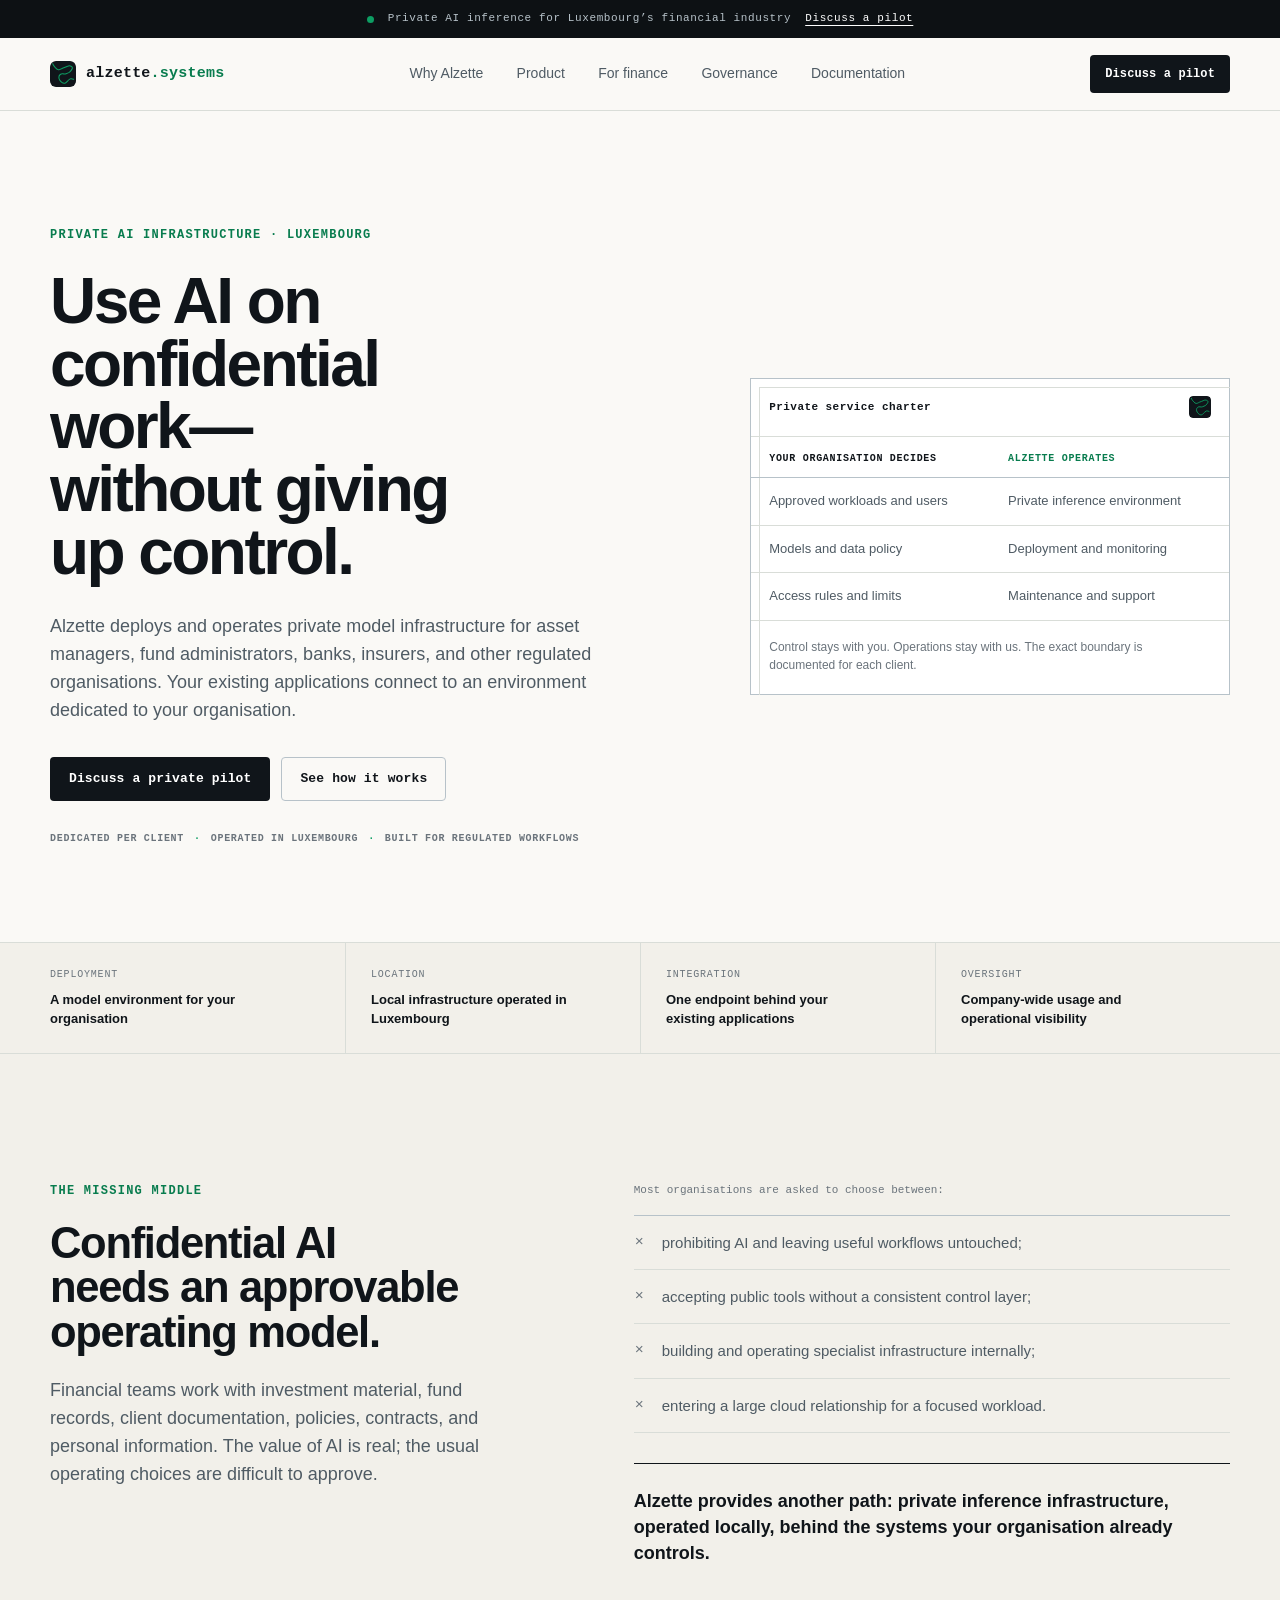
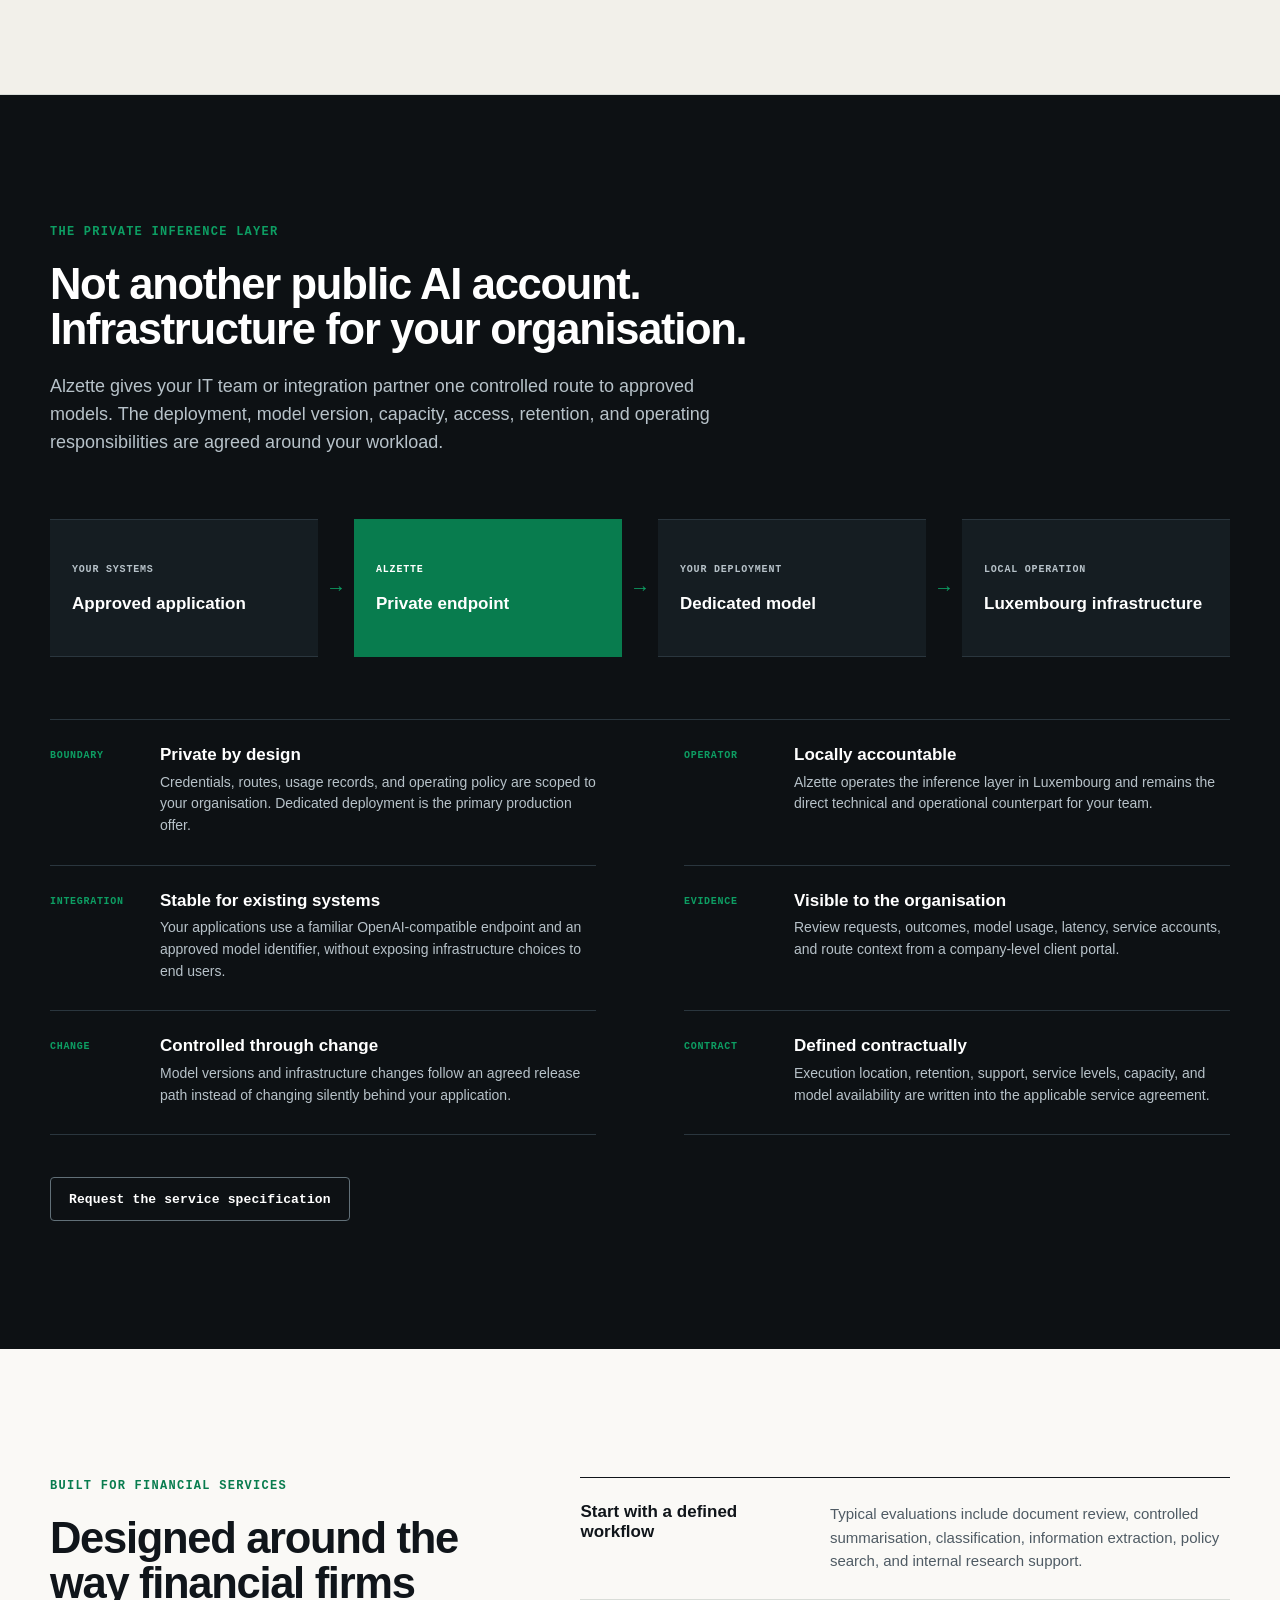
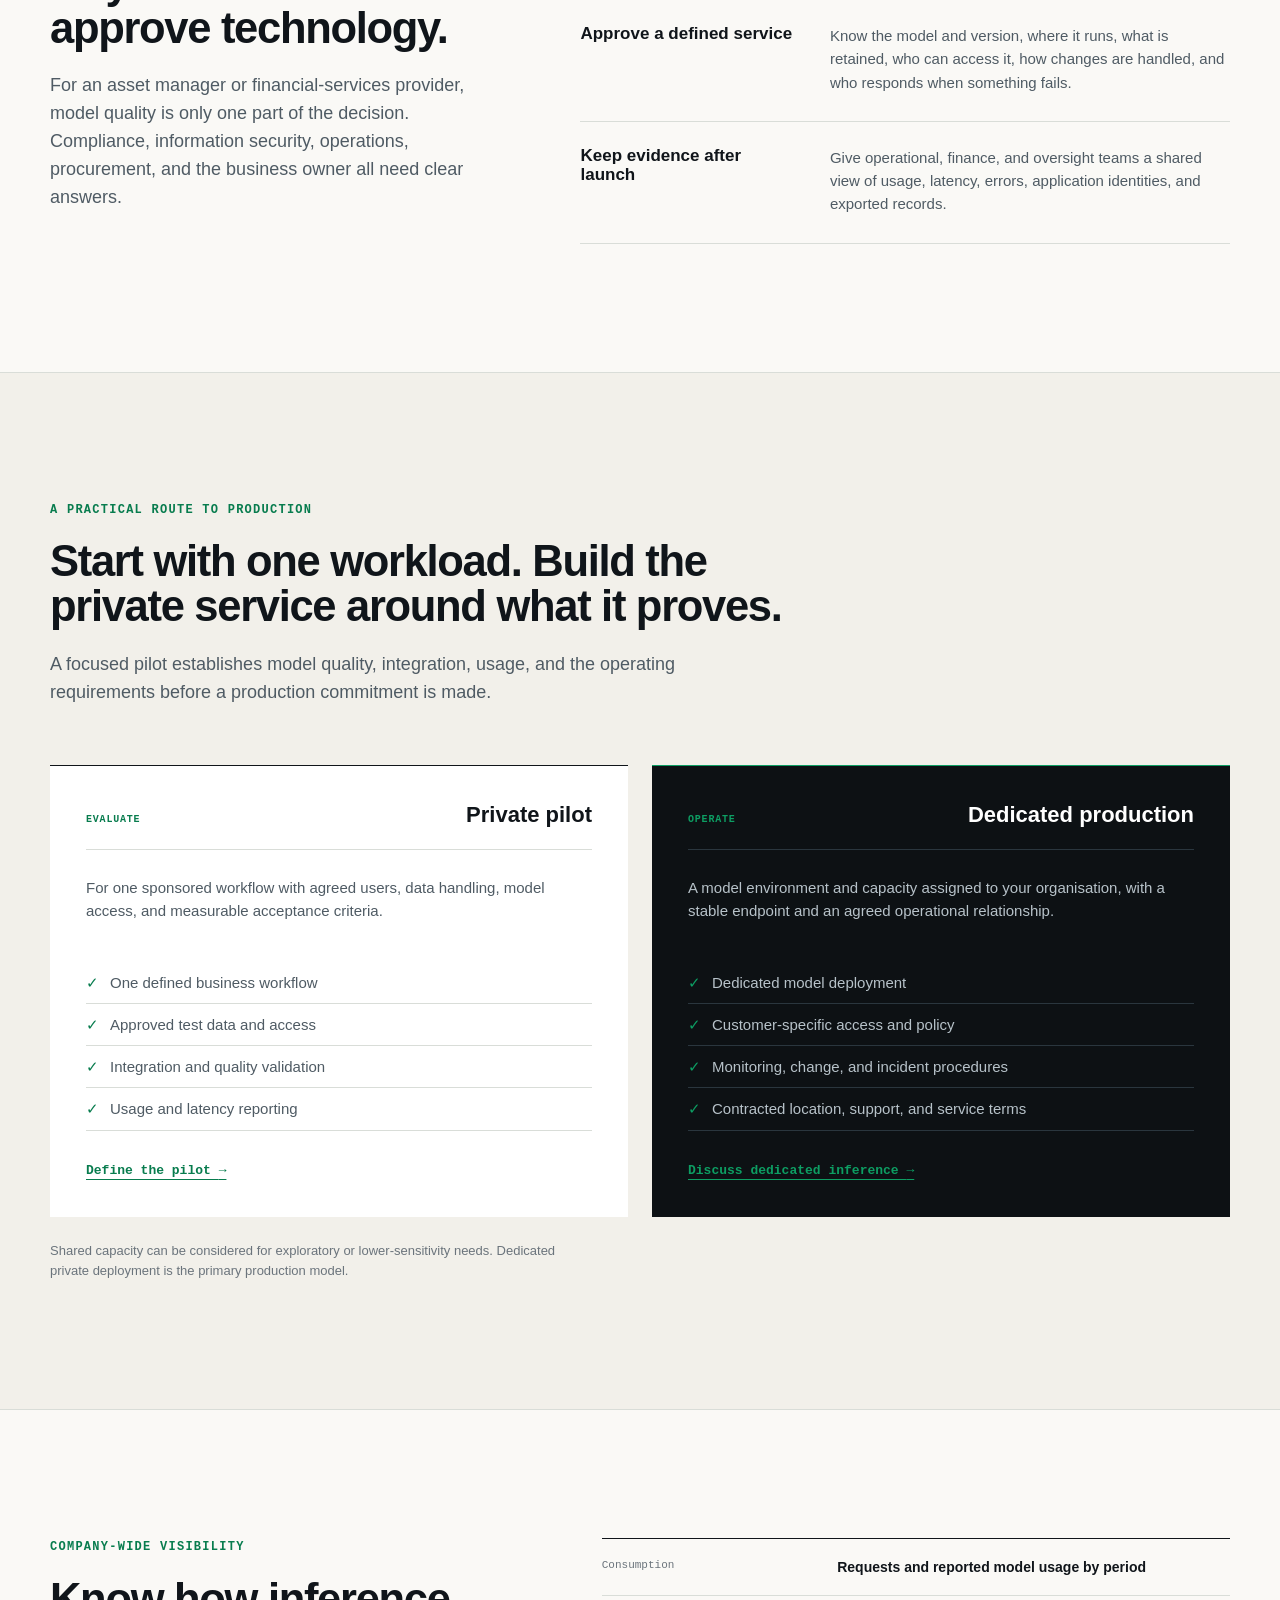
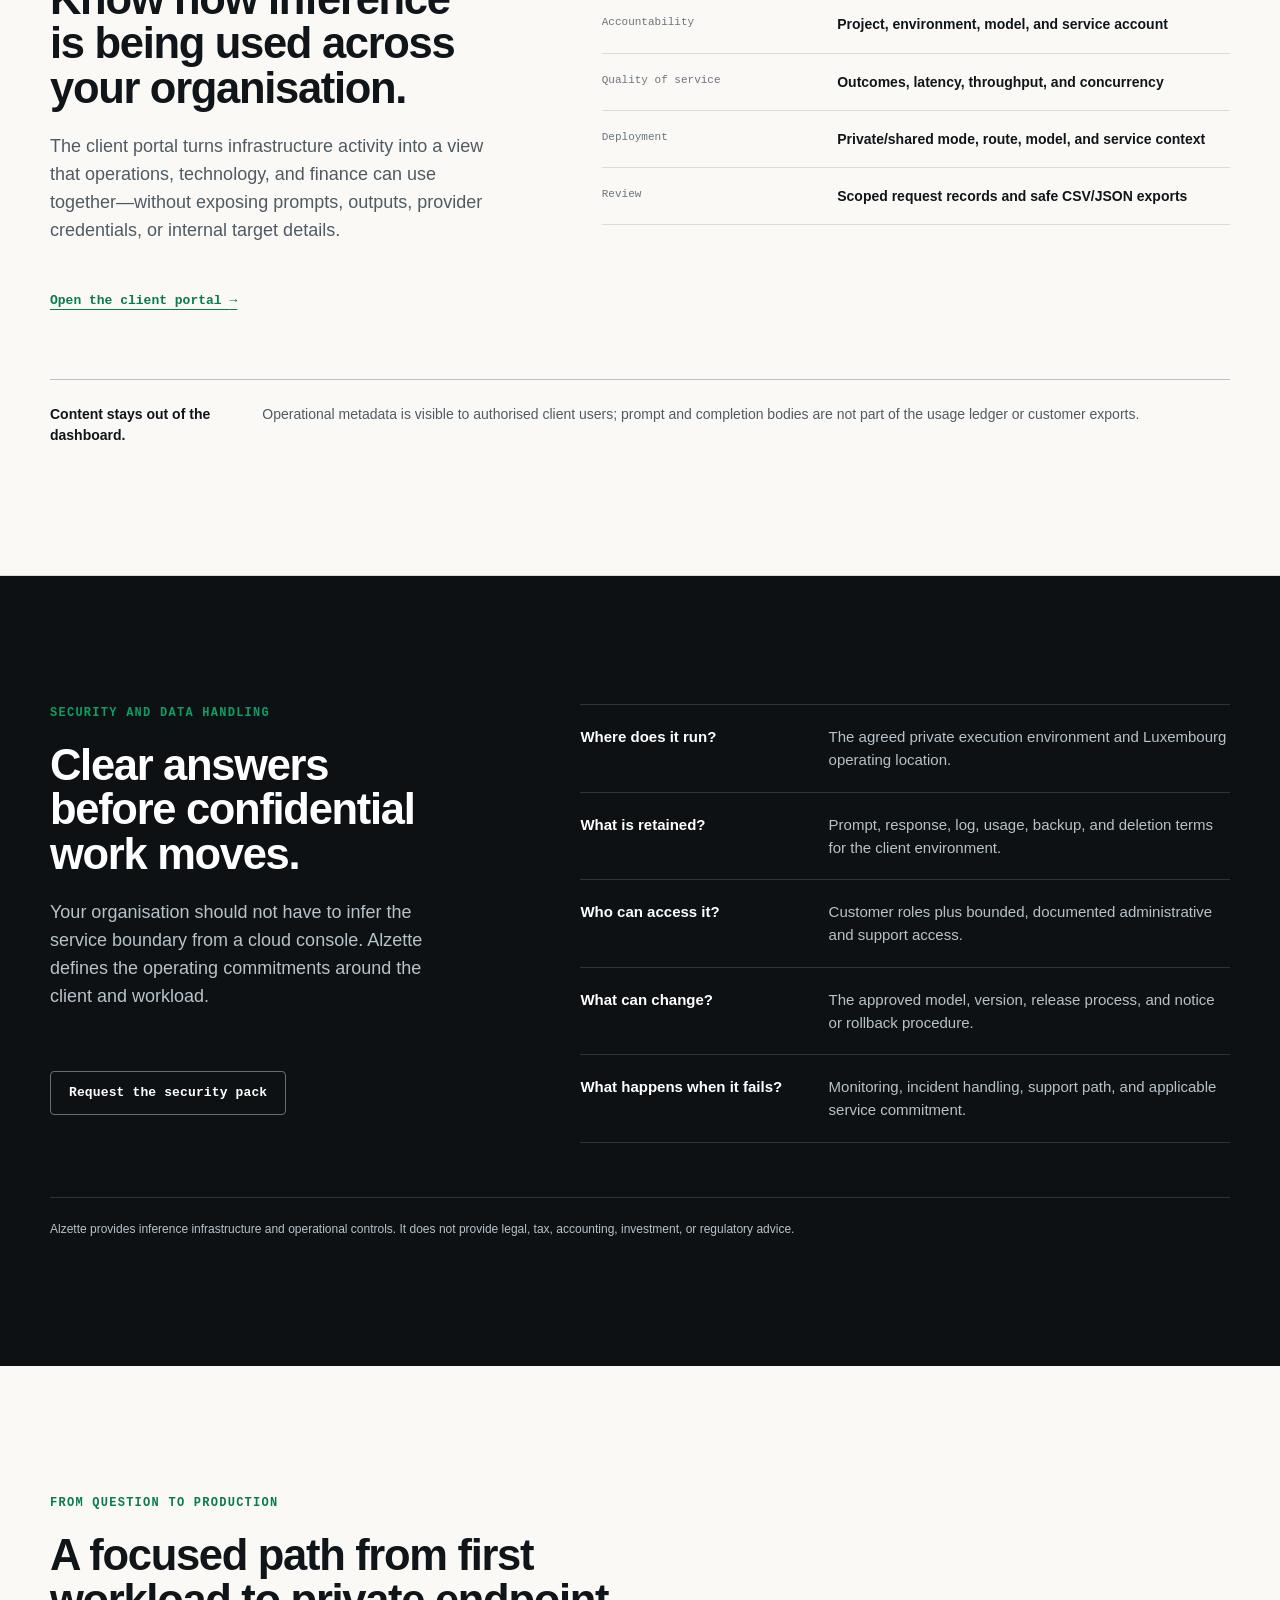
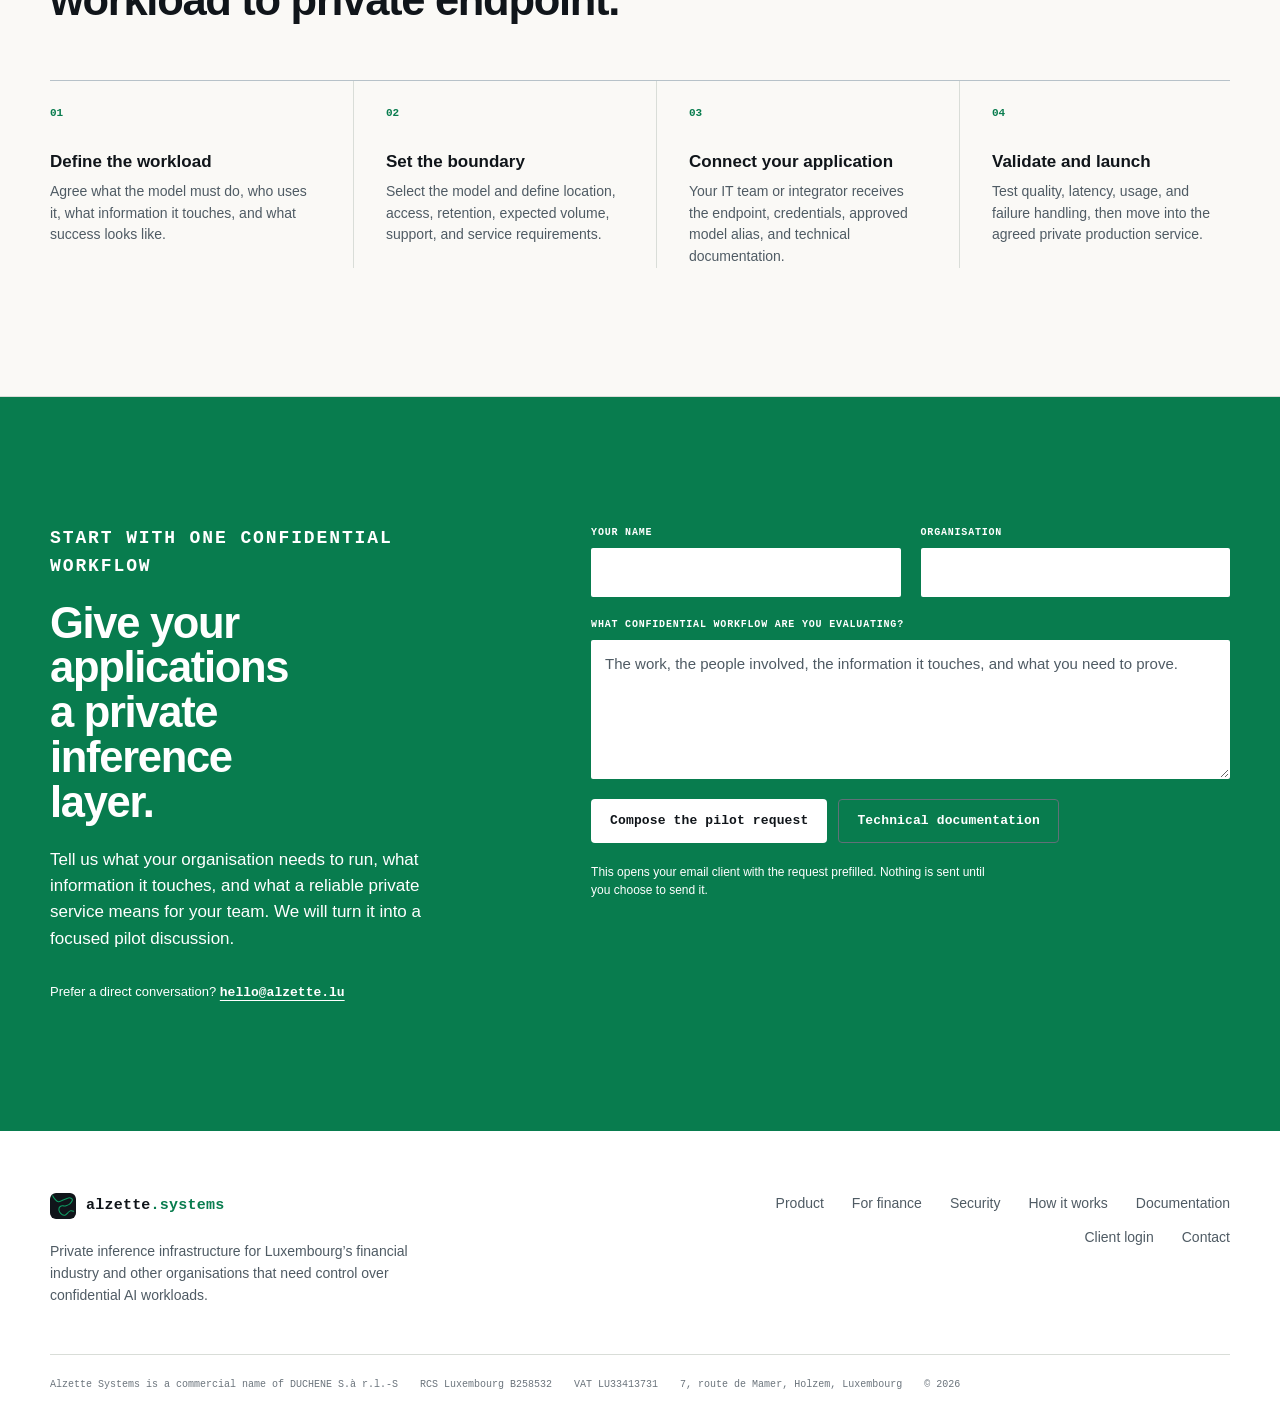
==== commit d194f95c: "feat(site): redesign the public site and documentation" ====
--- a/index.html
+++ b/index.html
@@ -1,559 +1,418 @@
-<!DOCTYPE html>
+<!doctype html>
 <html lang="en">
 <head>
-<meta charset="UTF-8">
-<meta name="viewport" content="width=device-width, initial-scale=1.0">
-<title>Alzette Systems — Private AI endpoints for Luxembourg's financial centre</title>
-<meta name="description" content="OpenAI-compatible inference APIs for confidential workloads, with dedicated capacity, predictable usage, stable model versions, and a clear operational SLA.">
-<meta property="og:title" content="Alzette Systems — Private AI endpoints for Luxembourg's financial centre">
-<meta property="og:description" content="OpenAI-compatible inference APIs for confidential workloads, with dedicated capacity, predictable usage, stable model versions, and a clear operational SLA.">
-<meta property="og:type" content="website">
-<link rel="icon" href="alzette-mark.svg" type="image/svg+xml">
-<link rel="stylesheet" href="site.css">
+  <meta charset="utf-8">
+  <meta name="viewport" content="width=device-width, initial-scale=1">
+  <title>Alzette Systems — Private AI infrastructure for Luxembourg finance</title>
+  <meta name="description" content="Dedicated, locally operated AI inference for asset managers, fund administrators, banks, insurers, and regulated financial organisations in Luxembourg.">
+  <meta property="og:title" content="Alzette Systems — Private AI infrastructure for Luxembourg finance">
+  <meta property="og:description" content="Use AI on confidential work through a private, dedicated inference environment operated in Luxembourg.">
+  <meta property="og:type" content="website">
+  <link rel="icon" href="/alzette-mark.svg" type="image/svg+xml">
+  <link rel="stylesheet" href="/site.css">
 </head>
-<body>
-
-<!--
-THESIS: The hero states the promise in one compact line, then proves the operating model with the responsibility table — who decides versus who operates. No illustration, no terminal: type and one document table.
-OWN-WORLD: the incumbent system — paper ground, ink type, mono reserved for data and measurement, one green accent, the river mark.
-STORY: A financial-centre decision-maker reads one line, sees control spelled out contractually in the table below, and requests access.
-FIRST VIEWPORT: full-width headline, lead, two CTAs, fact line — then the responsibility table (your organisation decides / Alzette operates) spanning the container.
-FORM: established-world section reshape; no concept roll (local extension per new-work §3). Seed key: none.
-FINISH: unreviewed and undocumented is unfinished; this build ends with the finish review, the verdict, and DESIGN.md.
--->
-
-<svg width="0" height="0" style="position:absolute" aria-hidden="true">
-  <symbol id="alzette-river" viewBox="0 0 512 512">
-    <rect width="512" height="512" rx="92" fill="#10151a"/>
-    <path d="M244.81 420.00 L249.59 411.56 L278.39 390.86 L284.46 372.18 L301.24 354.30 L297.20 335.01 L302.58 320.99 L311.87 311.42 L335.45 305.61 L341.20 290.80 L334.69 283.77 L329.23 285.62 L320.62 281.60 L304.98 266.86 L292.02 296.88 L238.90 317.42 L227.04 306.19 L226.66 300.42 L253.94 274.71 L253.32 267.60 L242.72 267.58 L223.13 258.48 L206.59 272.67 L200.32 272.56 L194.27 267.54 L190.89 258.09 L193.49 251.05 L219.73 244.45 L228.08 232.69 L220.24 227.30 L192.56 236.22 L178.03 222.10 L173.80 201.73 L179.22 175.57 L172.13 159.55 L170.80 144.91 L192.23 119.83 L196.27 107.38 L191.15 92.00" fill="none" stroke="#0d9e63" stroke-width="26" stroke-linecap="round" stroke-linejoin="round"/>
-  </symbol>
-</svg>
-
-<div class="announce">
-  <div class="container">
-    <span class="dot"></span>
-    <span>PRIVATE INFERENCE PILOT · LUXEMBOURG</span>
-    <a href="#contact">Request access →</a>
-  </div>
-</div>
-
-<header>
-  <div class="container header-inner">
-    <a class="logo" href="#"><svg class="logo-mark" aria-hidden="true"><use href="#alzette-river"/></svg>alzette<span>.systems</span></a>
-    <nav class="main-nav">
-      <a href="#product">Product</a>
-      <a href="#security">Security</a>
-      <a href="#models">Models</a>
-      <a href="docs.html">Documentation</a>
-      <a href="#contact">Contact</a>
-    </nav>
-    <div>
-      <a href="#contact" class="btn btn-primary btn-small">Request access</a>
+<body class="marketing-page">
+  <!--
+  THESIS: Alzette is the missing middle between public AI tools and operating a GPU platform internally; the page refuses a product-status report.
+  OWN-WORLD: a Luxembourg service charter in paper, ink, river green, ruled ledgers, and the Alzette river mark.
+  STORY: a financial-industry decision-maker recognises the confidentiality problem, understands the private operating model, sees the governance path, and discusses one pilot workload.
+  FIRST VIEWPORT: the finished offer and action lead; a responsibility charter proves who controls what without technical release language.
+  FORM: established-world restoration of the original persuasive landing structure, refined around the dedicated local offer; no concept seed required.
+  -->
+
+  <a class="skip-link" href="#main">Skip to content</a>
+
+  <div class="announcement">
+    <div class="shell announcement-inner">
+      <span class="status-dot" aria-hidden="true"></span>
+      <span>Private AI inference for Luxembourg’s financial industry</span>
+      <a href="#contact">Discuss a pilot</a>
     </div>
   </div>
-</header>
-
-<main>
-<!-- Hero -->
-<section class="hero">
-  <div class="container">
-    <h1>Frontier models, in Luxembourg.</h1>
-    <p class="lead">Dedicated inference infrastructure for the financial sector — contractual Luxembourg hosting, your approved model catalogue, and control that stays with your organisation.</p>
-    <div class="hero-actions">
-      <a href="#contact" class="btn btn-primary">Discuss a pilot</a>
-      <a href="#product" class="btn btn-secondary">See how it connects</a>
+
+  <header class="site-header">
+    <div class="shell header-inner">
+      <a class="brand" href="/" aria-label="Alzette Systems home">
+        <img src="/alzette-mark.svg" alt="" width="26" height="26">
+        <span>alzette<span class="brand-domain">.systems</span></span>
+      </a>
+      <nav class="site-nav" aria-label="Primary navigation">
+        <a href="#why">Why Alzette</a>
+        <a href="#product">Product</a>
+        <a href="#finance">For finance</a>
+        <a href="#governance">Governance</a>
+        <a href="/docs">Documentation</a>
+      </nav>
+      <a class="button button-primary button-small header-login" href="#contact">Discuss a pilot</a>
     </div>
-    <p class="hero-facts"><span>Luxembourg-based</span><span>Luxembourg-hosted</span><span>Guaranteed contractually</span></p>
-    <div class="resp-panel hero-resp">
-      <div class="resp-head">Your organisation decides</div>
-      <div class="resp-head">Alzette operates</div>
-      <div class="resp-row">Approved workloads and users</div>
-      <div class="resp-row">Private inference endpoint</div>
-      <div class="resp-row">Models and retention policy</div>
-      <div class="resp-row">Capacity and monitoring</div>
-      <div class="resp-row">Budgets and access rules</div>
-      <div class="resp-row">Incidents and technical support</div>
-      <div class="resp-caption">CONTROL STAYS WITH YOU — OPERATIONS STAY WITH US</div>
+  </header>
+
+  <main id="main">
+    <section class="hero marketing-hero">
+      <div class="shell hero-grid marketing-hero-grid">
+        <div class="hero-copy">
+          <p class="kicker">Private AI infrastructure · Luxembourg</p>
+          <h1>Use AI on confidential work—without giving up control.</h1>
+          <p class="hero-lead">Alzette deploys and operates private model infrastructure for asset managers, fund administrators, banks, insurers, and other regulated organisations. Your existing applications connect to an environment dedicated to your organisation.</p>
+          <div class="actions">
+            <a class="button button-primary" href="#contact">Discuss a private pilot</a>
+            <a class="button button-secondary" href="#product">See how it works</a>
+          </div>
+          <div class="hero-assurances" aria-label="Service principles">
+            <span>Dedicated per client</span>
+            <span>Operated in Luxembourg</span>
+            <span>Built for regulated workflows</span>
+          </div>
+        </div>
+
+        <aside class="service-charter" aria-label="Service responsibility charter">
+          <div class="charter-heading">
+            <span>Private service charter</span>
+            <img src="/alzette-mark.svg" alt="" width="22" height="22">
+          </div>
+          <table class="charter-table" aria-label="Private service responsibilities">
+            <thead>
+              <tr>
+                <th scope="col">Your organisation decides</th>
+                <th scope="col">Alzette operates</th>
+              </tr>
+            </thead>
+            <tbody>
+              <tr>
+                <td>Approved workloads and users</td>
+                <td>Private inference environment</td>
+              </tr>
+              <tr>
+                <td>Models and data policy</td>
+                <td>Deployment and monitoring</td>
+              </tr>
+              <tr>
+                <td>Access rules and limits</td>
+                <td>Maintenance and support</td>
+              </tr>
+            </tbody>
+          </table>
+          <p>Control stays with you. Operations stay with us. The exact boundary is documented for each client.</p>
+        </aside>
+      </div>
+    </section>
+
+    <div class="trust-strip" aria-label="Alzette service summary">
+      <div class="shell trust-grid">
+        <div><span>Deployment</span><strong>A model environment for your organisation</strong></div>
+        <div><span>Location</span><strong>Local infrastructure operated in Luxembourg</strong></div>
+        <div><span>Integration</span><strong>One endpoint behind your existing applications</strong></div>
+        <div><span>Oversight</span><strong>Company-wide usage and operational visibility</strong></div>
+      </div>
     </div>
-  </div>
-</section>
-
-<!-- Stack strip -->
-<div class="stack-strip">
-  <div class="container">
-    <span class="stack-label">Works with your stack</span>
-    <div class="stack-items">
-      <span>OpenAI SDK</span>
-      <span>REST / cURL</span>
-      <span>Python</span>
-      <span>Node.js</span>
-      <span>Your existing applications</span>
-    </div>
-  </div>
-</div>
-
-<!-- The problem -->
-<section class="alt">
-  <div class="container">
-    <div class="section-head">
-      <h2>AI adoption should not require a new risk category.</h2>
-      <div class="eyebrow">The problem</div>
-    </div>
-    <p class="section-lead">Teams across Luxembourg's financial centre work with sensitive financial, payroll, tax, corporate, and personal information. They also have repetitive work where modern language and document models can save time.</p>
-    <p class="muted" style="margin-top: 30px;">The usual choices are uncomfortable:</p>
-    <ul class="problem-list">
-      <li>prohibit AI and lose the productivity benefit;</li>
-      <li>let employees choose public tools without a consistent control layer;</li>
-      <li>build and operate GPU infrastructure internally;</li>
-      <li>accept a large cloud relationship for a relatively small workload.</li>
-    </ul>
-    <p class="muted" style="max-width: 640px;">Alzette provides the missing middle: production-ready private endpoints that your existing tools can call.</p>
-    <div class="closing-line">No new employee product to roll out. No GPU cluster for your team to operate. Just a controlled inference service behind the applications you already use.</div>
-  </div>
-</section>
-
-<!-- Code snippet -->
-<section id="endpoint">
-  <div class="container code-grid">
-    <div>
-      <div class="section-head">
-        <h2>Drop in the endpoint. Keep your existing application.</h2>
-        <div class="eyebrow">For your developers</div>
-      </div>
-      <p class="section-lead">If your application already uses the OpenAI SDK, integration requires a base URL, an API key, and an approved model identifier — not a rewrite. Tools that cannot point to a custom endpoint can be connected by your IT partner or integrator as part of onboarding.</p>
-      <div class="hero-actions" style="margin-top: 32px;">
-        <a href="docs.html" class="btn btn-secondary">Read the API docs</a>
-      </div>
-    </div>
-    <div class="code-block">
-      <div class="code-label">Python · OpenAI SDK</div>
-      <pre><code><span class="tok-kw">import</span> os
-
-<span class="tok-kw">from</span> openai <span class="tok-kw">import</span> OpenAI
-
-client = <span class="tok-fn">OpenAI</span>(
-    base_url=<span class="tok-str">"https://api.alzette.lu/v1"</span>,
-    api_key=os.environ[<span class="tok-str">"ALZETTE_API_KEY"</span>],
-)
-
-response = client.chat.completions.<span class="tok-fn">create</span>(
-    model=<span class="tok-str">"approved-text-model"</span>,
-    messages=[
-        {<span class="tok-str">"role"</span>: <span class="tok-str">"user"</span>, <span class="tok-str">"content"</span>: <span class="tok-str">"Summarise this document."</span>}
-    ],
-)
-
-<span class="tok-fn">print</span>(response.choices[<span class="tok-str">0</span>].message.content)</code></pre>
-      <div class="code-caption">Use the OpenAI SDK and point it at Alzette. Choose approved models from your organisation's model catalogue.</div>
-    </div>
-  </div>
-</section>
-
-<!-- The controlled endpoint (dark) -->
-<section class="dark" id="product">
-  <div class="container">
-    <div class="section-head">
-      <h2>A controlled endpoint, operated locally.</h2>
-      <div class="eyebrow">The endpoint</div>
-    </div>
-    <p class="section-lead">Alzette gives your developers and IT partners a stable interface to approved inference capacity — and makes the operational layer visible to the people responsible for your systems. The organisation decides who can call it, which models are available, how long data is retained, and how much can be spent.</p>
-    <div class="diagram" style="max-width: 560px; margin: 48px auto 0;">
-      <svg viewBox="0 0 520 460" role="img" aria-label="Diagram: your application connects to the Alzette gateway, which routes to approved models running on private GPU capacity.">
-        <defs>
-          <marker id="arrow" viewBox="0 0 8 8" refX="7" refY="4" markerWidth="7" markerHeight="7" orient="auto">
-            <path d="M0,0 L8,4 L0,8 Z" fill="#55606b"/>
-          </marker>
-        </defs>
-
-        <!-- flow boxes -->
-        <rect x="130" y="12" width="260" height="58" rx="6" fill="#ffffff" stroke="#e4e1d9"/>
-        <text x="260" y="36" text-anchor="middle" font-family="monospace" font-size="11" letter-spacing="2" fill="#6b7480">YOUR STACK</text>
-        <text x="260" y="56" text-anchor="middle" font-family="sans-serif" font-size="15" font-weight="600" fill="#10151a">Application</text>
-
-        <line x1="260" y1="70" x2="260" y2="112" stroke="#55606b" stroke-width="1.2" marker-end="url(#arrow)"/>
-
-        <rect x="130" y="120" width="260" height="70" rx="6" fill="#10151a"/>
-        <rect x="130" y="120" width="260" height="70" rx="6" fill="none" stroke="#0d9e63" stroke-width="1.4"/>
-        <text x="260" y="149" text-anchor="middle" font-family="monospace" font-size="11" letter-spacing="2" fill="#6fd3a0">ALZETTE</text>
-        <text x="260" y="170" text-anchor="middle" font-family="sans-serif" font-size="16" font-weight="600" fill="#ffffff">Gateway</text>
-
-        <line x1="260" y1="190" x2="260" y2="232" stroke="#55606b" stroke-width="1.2" marker-end="url(#arrow)"/>
-
-        <rect x="130" y="240" width="260" height="58" rx="6" fill="#ffffff" stroke="#e4e1d9"/>
-        <text x="260" y="264" text-anchor="middle" font-family="monospace" font-size="11" letter-spacing="2" fill="#6b7480">CATALOGUE</text>
-        <text x="260" y="284" text-anchor="middle" font-family="sans-serif" font-size="15" font-weight="600" fill="#10151a">Approved models</text>
-
-        <line x1="260" y1="298" x2="260" y2="340" stroke="#55606b" stroke-width="1.2" marker-end="url(#arrow)"/>
-
-        <rect x="130" y="348" width="260" height="58" rx="6" fill="#ffffff" stroke="#e4e1d9"/>
-        <text x="260" y="372" text-anchor="middle" font-family="monospace" font-size="11" letter-spacing="2" fill="#6b7480">CAPACITY</text>
-        <text x="260" y="392" text-anchor="middle" font-family="sans-serif" font-size="15" font-weight="600" fill="#10151a">Private GPU capacity</text>
-
-        <!-- floating config labels, left -->
-        <g class="diagram-pills">
-        <line x1="130" y1="140" x2="86" y2="140" stroke="#c8c4b8" stroke-width="1" stroke-dasharray="3 3"/>
-        <circle cx="130" cy="140" r="3" fill="#0d9e63"/>
-        <rect x="2" y="126" width="80" height="28" rx="14" fill="#faf9f6" stroke="#e4e1d9"/>
-        <text x="42" y="137" text-anchor="middle" font-family="monospace" font-size="10" letter-spacing="0.5" fill="#55606b">TENANT-</text>
-        <text x="42" y="148" text-anchor="middle" font-family="monospace" font-size="10" letter-spacing="0.5" fill="#55606b">ISOLATED</text>
-
-        <line x1="130" y1="172" x2="86" y2="196" stroke="#c8c4b8" stroke-width="1" stroke-dasharray="3 3"/>
-        <circle cx="130" cy="172" r="3" fill="#0d9e63"/>
-        <rect x="2" y="182" width="80" height="28" rx="14" fill="#faf9f6" stroke="#e4e1d9"/>
-        <text x="42" y="193" text-anchor="middle" font-family="monospace" font-size="10" letter-spacing="0.5" fill="#55606b">BUDGET:</text>
-        <text x="42" y="204" text-anchor="middle" font-family="monospace" font-size="10" letter-spacing="0.5" fill="#55606b">ENFORCED</text>
-
-        <!-- floating config labels, right -->
-        <line x1="390" y1="140" x2="434" y2="140" stroke="#c8c4b8" stroke-width="1" stroke-dasharray="3 3"/>
-        <circle cx="390" cy="140" r="3" fill="#0d9e63"/>
-        <rect x="438" y="126" width="80" height="28" rx="14" fill="#faf9f6" stroke="#e4e1d9"/>
-        <text x="478" y="137" text-anchor="middle" font-family="monospace" font-size="10" letter-spacing="0.5" fill="#55606b">OPENAI-</text>
-        <text x="478" y="148" text-anchor="middle" font-family="monospace" font-size="10" letter-spacing="0.5" fill="#55606b">COMPATIBLE</text>
-
-        <line x1="390" y1="172" x2="434" y2="196" stroke="#c8c4b8" stroke-width="1" stroke-dasharray="3 3"/>
-        <circle cx="390" cy="172" r="3" fill="#0d9e63"/>
-        <rect x="438" y="182" width="80" height="28" rx="14" fill="#faf9f6" stroke="#e4e1d9"/>
-        <text x="478" y="193" text-anchor="middle" font-family="monospace" font-size="10" letter-spacing="0.5" fill="#55606b">RETENTION:</text>
-        <text x="478" y="204" text-anchor="middle" font-family="monospace" font-size="10" letter-spacing="0.5" fill="#55606b">POLICY</text>
-        </g>
-      </svg>
-      <div class="diagram-caption">ONE CONTROLLED PATH FROM YOUR APPLICATION TO INFERENCE</div>
-    </div>
-
-    <div class="card-grid cols-3">
-      <div class="card">
-        <div class="card-eyebrow">Data boundaries</div>
-        <h3>Private and tenant-isolated</h3>
-        <p>Requests are processed through controlled, tenant-isolated infrastructure — separate credentials, quotas, usage records, and policies per organisation. Prompt and response content is not retained by default unless an agreed policy requires it.</p>
-      </div>
-      <div class="card">
-        <div class="card-eyebrow">Integration</div>
-        <h3>OpenAI-compatible API</h3>
-        <p>Use familiar SDKs, streaming responses, structured outputs, embeddings, and standard HTTP tooling. Move an existing integration without rebuilding your application around a new product.</p>
-      </div>
-      <div class="card">
-        <div class="card-eyebrow">Cost control</div>
-        <h3>Budgets and hard caps</h3>
-        <p>Set organisation- and project-level budgets, quotas, rate limits, and hard monthly caps before the first request is made. See tokens and spend by organisation, user, application, or API key.</p>
-      </div>
-      <div class="card">
-        <div class="card-eyebrow">Change control</div>
-        <h3>Stable model releases</h3>
-        <p>Models are versioned, changes are communicated, and release records are kept. Production integrations do not silently move to a different model or behaviour.</p>
-      </div>
-      <div class="card">
-        <div class="card-eyebrow">Operational evidence</div>
-        <h3>Reliability you can inspect</h3>
-        <p>Published service levels, health and status visibility, request, latency, error, and capacity metrics, and usage exports for finance, operations, and internal review.</p>
-      </div>
-      <div class="card">
-        <div class="card-eyebrow">Accountability</div>
-        <h3>Someone responsible</h3>
-        <p>Named technical support, incident procedures, and clear maintenance and change communication — a local provider that understands the cost of an unreliable dependency.</p>
-      </div>
-    </div>
-    <div style="margin-top: 44px;">
-      <a href="#contact" class="btn btn-outline-light">Ask for the service specification</a>
-      <p class="faint" style="margin-top: 22px; max-width: 62ch;">Production commitments, retention periods, data location, and model availability are defined in the applicable service agreement and technical documentation.</p>
-    </div>
-  </div>
-</section>
-
-<!-- Capacity options -->
-<section>
-  <div class="container">
-    <div class="section-head">
-      <h2>Start small. Reserve what production needs.</h2>
-      <div class="eyebrow">Capacity</div>
-    </div>
-    <p class="section-lead">Choose the capacity model that matches your workload. Every option uses the same API and operational controls.</p>
-    <div class="card-grid cols-3">
-      <div class="card">
-        <div class="card-eyebrow">Evaluate</div>
-        <h3>Pilot</h3>
-        <p>For evaluating a model, integration, or internal workload — on shared capacity with a defined usage allowance.</p>
-        <ul>
-          <li>Limited users and applications</li>
-          <li>Defined usage allowance</li>
-          <li>Usage and latency reporting</li>
-          <li>Short onboarding cycle</li>
-        </ul>
-        <a href="#contact" class="btn btn-secondary btn-small">Start a pilot</a>
-      </div>
-      <div class="card featured">
-        <div class="card-eyebrow">Production</div>
-        <h3>Dedicated</h3>
-        <p>Inference capacity allocated to your organisation and isolated from other tenants — for production workloads that need predictable performance.</p>
-        <ul>
-          <li>Dedicated inference capacity</li>
-          <li>Tenant-specific limits and policies</li>
-          <li>Production support</li>
-          <li>Agreed service level</li>
-        </ul>
-        <a href="#contact" class="btn btn-small" style="border-color:#fff;color:#fff;">Discuss dedicated capacity</a>
-      </div>
-      <div class="card">
-        <div class="card-eyebrow">Committed</div>
-        <h3>Reserved</h3>
-        <p>A fixed minimum capacity allocation, held for your organisation over a contractual term — for teams that need guaranteed availability and predictable budgeting.</p>
-        <ul>
-          <li>Guaranteed minimum capacity</li>
-          <li>Held for a contractual term</li>
-          <li>Capacity and spend planning</li>
-          <li>Contracted service level</li>
-        </ul>
-        <a href="#contact" class="btn btn-secondary btn-small">Plan reserved capacity</a>
-      </div>
-    </div>
-    <p class="faint" style="margin-top: 30px; max-width: 62ch;">Usage is metered by tokens and other agreed resources. Your account can enforce hard spending limits, and production contracts can include a fixed platform commitment for predictable budgeting.</p>
-  </div>
-</section>
-
-<!-- Models and compatibility -->
-<section class="alt" id="models">
-  <div class="container">
-    <div class="section-head">
-      <h2>The right model for the workload.</h2>
-      <div class="eyebrow">Models</div>
-    </div>
-    <p class="section-lead">Alzette maintains a curated catalogue of open-weight models selected for practical production use. Each model is presented with its intended use, context limits, supported capabilities, version, and operating characteristics.</p>
-    <p class="muted" style="margin-top: 18px;">Choose for the job — not for the marketing leaderboard.</p>
-    <table class="catalogue-table">
-      <caption>Sneak peek — a selection from the current catalogue.</caption>
-      <thead>
-        <tr><th>Model</th><th>Modalities</th><th>Context</th><th class="tier-col">Tier</th><th class="best-col">Best for</th></tr>
-      </thead>
-      <tbody>
-        <tr>
-          <td>Kimi K3<span class="flagship-tag">Flagship</span></td>
-          <td class="mod-tags"><span class="mod-tag">text</span><span class="mod-tag">vision</span></td>
-          <td>1M tokens</td>
-          <td class="tier-col">Dedicated · Reserved</td>
-          <td class="best-col">Hardest reasoning and coding — the open-weight benchmark leader</td>
-        </tr>
-        <tr>
-          <td>GLM 5.2</td>
-          <td class="mod-tags"><span class="mod-tag">text</span></td>
-          <td>1,040k tokens</td>
-          <td class="tier-col">Dedicated · Reserved</td>
-          <td class="best-col">Broad reasoning, coding agents, long documents</td>
-        </tr>
-        <tr>
-          <td>DeepSeek V4 Pro</td>
-          <td class="mod-tags"><span class="mod-tag">text</span></td>
-          <td>1,040k tokens</td>
-          <td class="tier-col">Dedicated · Reserved</td>
-          <td class="best-col">Long-context reasoning from a second model family</td>
-        </tr>
-        <tr>
-          <td>DeepSeek V4 Flash</td>
-          <td class="mod-tags"><span class="mod-tag">text</span></td>
-          <td>1,040k tokens</td>
-          <td class="tier-col">Shared · Dedicated</td>
-          <td class="best-col">High-volume long-context routes</td>
-        </tr>
-        <tr>
-          <td>Kimi K2.7 Code</td>
-          <td class="mod-tags"><span class="mod-tag">text</span><span class="mod-tag">vision</span></td>
-          <td>262k tokens</td>
-          <td class="tier-col">Shared · Dedicated</td>
-          <td class="best-col">Repository agents, screenshot-driven dev tools</td>
-        </tr>
-        <tr>
-          <td>MiniMax M3</td>
-          <td class="mod-tags"><span class="mod-tag">text</span><span class="mod-tag">image</span><span class="mod-tag">video</span></td>
-          <td>512k tokens</td>
-          <td class="tier-col">Dedicated</td>
-          <td class="best-col">Native multimodal and media understanding</td>
-        </tr>
-        <tr>
-          <td>Qwen3-VL 30B</td>
-          <td class="mod-tags"><span class="mod-tag">text</span><span class="mod-tag">image</span><span class="mod-tag">docs</span></td>
-          <td>256k tokens</td>
-          <td class="tier-col">Shared · Dedicated</td>
-          <td class="best-col">Visual documents and multilingual OCR</td>
-        </tr>
-        <tr>
-          <td>DeepSeek-OCR</td>
-          <td class="mod-tags"><span class="mod-tag">docs</span></td>
-          <td>—</td>
-          <td class="tier-col">Shared</td>
-          <td class="best-col">High-throughput document digitisation</td>
-        </tr>
-      </tbody>
-    </table>
-    <p class="catalogue-note">Versions, availability tiers, and input/output pricing are shared on request and defined per service agreement. Machine-readable: <code>/catalog.json</code>.</p>
-    <div class="field-tags">
-      <span class="field-tag">text · vision · embedding</span>
-      <span class="field-tag">structured output &amp; tool calling</span>
-      <span class="field-tag">performance profile</span>
-      <span class="field-tag">change &amp; deprecation policy</span>
-    </div>
-    <div class="spec-panel">
-      <div class="card-eyebrow">On request</div>
-      <h3>Model specialization</h3>
-      <p>For larger workloads, Alzette can evaluate confidential model adaptation using customer-approved data. Training data, model artifacts, access, retention, and deletion are governed by the applicable tenant-isolation and contractual controls. Available following a workload and feasibility review.</p>
-    </div>
-    <a href="mailto:hello@alzette.lu?subject=Model%20catalogue" class="btn btn-secondary">Request the model catalogue</a>
-  </div>
-</section>
-
-<!-- Onboarding -->
-<section>
-  <div class="container">
-    <div class="section-head">
-      <h2>From first request to production endpoint.</h2>
-      <div class="eyebrow">Onboarding</div>
-    </div>
-    <div class="steps">
-      <div class="step" data-step="01">
-        <h3>Define the workload</h3>
-        <p>Tell us what you need to run, who will call it, what data it touches, and what response time and volume you expect.</p>
-      </div>
-      <div class="step" data-step="02">
-        <h3>Select the environment</h3>
-        <p>Choose the appropriate model, retention policy, capacity tier, data location, and service level.</p>
-      </div>
-      <div class="step" data-step="03">
-        <h3>Connect your application</h3>
-        <p>Receive credentials, endpoint documentation, model access, and a test environment. Use your existing SDK or HTTP client.</p>
-      </div>
-      <div class="step" data-step="04">
-        <h3>Validate and launch</h3>
-        <p>Test quality, latency, usage, and failure handling. Move to production with agreed limits and operating procedures.</p>
-      </div>
-    </div>
-    <div style="margin-top: 44px;">
-      <a href="#contact" class="btn btn-secondary">Talk to an engineer</a>
-    </div>
-  </div>
-</section>
-
-<!-- Security and data handling -->
-<section class="alt" id="security">
-  <div class="container">
-    <div class="section-head">
-      <h2>Clear answers for confidential workloads.</h2>
-      <div class="eyebrow">Security &amp; data handling</div>
-    </div>
-    <p class="section-lead">Alzette is responsible for the infrastructure layer: controlled execution, tenant isolation, retention limits, and documented operations. Your organisation remains responsible for how its applications and employees use AI — we provide the controls, technical documentation, and operational evidence to evaluate the service and operate it responsibly.</p>
-    <div class="spec-panel">
-      <div class="card-eyebrow">Data residency</div>
-      <h3>Contractual Luxembourg hosting</h3>
-      <p>Inference workloads are hosted in Luxembourg on high-performance European computing infrastructure, and the hosting location is guaranteed contractually. The service agreement defines what the boundary covers: model execution, prompt and response content, logs and usage records, backups, and administrative access. Subprocessors and support access are documented.</p>
-    </div>
-    <div class="card-grid cols-3" style="margin-top: 20px;">
-      <div class="card">
-        <div class="card-eyebrow">Retention</div>
-        <h3>What is retained?</h3>
-        <p>Prompt and response content is not retained by default. Retention, deletion, and logging policies are defined per customer environment and documented in the service agreement.</p>
-      </div>
-      <div class="card">
-        <div class="card-eyebrow">Access</div>
-        <h3>Who can access what?</h3>
-        <p>Credentials, quotas, usage records, and operational policies are isolated per tenant. Administrative and support access is bounded, logged, and documented.</p>
-      </div>
-      <div class="card">
-        <div class="card-eyebrow">Contract</div>
-        <h3>What is guaranteed?</h3>
-        <p>Hosting location, service levels, incident procedures, retention periods, and model availability are defined in the applicable service agreement — not in marketing text.</p>
-      </div>
-    </div>
-    <div style="margin-top: 36px;">
-      <a href="mailto:hello@alzette.lu?subject=Security%20pack" class="btn btn-secondary">Request the security pack</a>
-    </div>
-    <p class="disclaimer">Service level: [TODO: committed availability figure, e.g. 99.9% monthly, per service agreement]. Certifications: [TODO: e.g. ISO 27001 — certified or in progress, with date].</p>
-    <p class="disclaimer">Alzette provides infrastructure and operational controls. It does not provide legal, tax, accounting, or regulatory advice.</p>
-  </div>
-</section>
-
-<!-- Final CTA -->
-<section class="dark final-cta" id="contact" style="border-top: 1px solid var(--dark);">
-  <svg class="cta-mark" aria-hidden="true"><use href="#alzette-river"/></svg>
-  <div class="container">
-    <h2>Give your applications a private inference layer.</h2>
-    <div class="eyebrow" style="justify-content: center; margin-bottom: 24px;">Ready to connect?</div>
-    <p class="section-lead">Tell us what you need to run, how confidential the workload is, and what a reliable production endpoint means for your team. We will propose a focused pilot with clear limits and measurable success criteria.</p>
-    <form class="request-form" id="pilot-form">
-      <label for="pf-name">Your name</label>
-      <input id="pf-name" name="name" type="text" required autocomplete="name">
-      <label for="pf-org">Organisation</label>
-      <input id="pf-org" name="organisation" type="text" required autocomplete="organization">
-      <label for="pf-workload">The workload</label>
-      <textarea id="pf-workload" name="workload" required placeholder="What you need to run, who will call it, what data it touches, expected volume and response time."></textarea>
-      <div class="form-actions">
-        <button type="submit" class="btn btn-light">Compose the pilot request</button>
-        <a href="mailto:hello@alzette.lu?subject=Technical%20question" class="btn btn-outline-light">Ask a technical question</a>
-      </div>
-      <p class="form-note">
-        Opens your email client with everything prefilled — nothing is sent until you press send.
-        No email client? Write to <a href="mailto:hello@alzette.lu">hello@alzette.lu</a><button type="button" class="copy-btn" id="copy-email" aria-label="Copy email address">copy</button>
-      </p>
-    </form>
-    <p class="contact-line">Alzette Systems — Luxembourg-based private inference infrastructure for regulated work.</p>
-  </div>
-</section>
-</main>
-
-<footer>
-  <div class="container">
-    <div class="footer-grid">
+
+    <section id="why" class="section section-muted">
+      <div class="shell problem-grid">
+        <div class="section-intro compact">
+          <p class="section-label">The missing middle</p>
+          <h2>Confidential AI needs an approvable operating model.</h2>
+          <p>Financial teams work with investment material, fund records, client documentation, policies, contracts, and personal information. The value of AI is real; the usual operating choices are difficult to approve.</p>
+        </div>
+        <div>
+          <p class="list-intro">Most organisations are asked to choose between:</p>
+          <ul class="choice-list">
+            <li>prohibiting AI and leaving useful workflows untouched;</li>
+            <li>accepting public tools without a consistent control layer;</li>
+            <li>building and operating specialist infrastructure internally;</li>
+            <li>entering a large cloud relationship for a focused workload.</li>
+          </ul>
+          <p class="missing-middle">Alzette provides another path: private inference infrastructure, operated locally, behind the systems your organisation already controls.</p>
+        </div>
+      </div>
+    </section>
+
+    <section id="product" class="section section-dark">
+      <div class="shell">
+        <div class="section-intro light">
+          <p class="section-label">The private inference layer</p>
+          <h2>Not another public AI account. Infrastructure for your organisation.</h2>
+          <p>Alzette gives your IT team or integration partner one controlled route to approved models. The deployment, model version, capacity, access, retention, and operating responsibilities are agreed around your workload.</p>
+        </div>
+
+        <div class="service-flow" role="img" aria-label="Your application connects to an Alzette private endpoint, which reaches a dedicated model environment on Luxembourg infrastructure">
+          <div class="service-node">
+            <span>Your systems</span>
+            <strong>Approved application</strong>
+          </div>
+          <span class="service-arrow" aria-hidden="true">→</span>
+          <div class="service-node service-node-accent">
+            <span>Alzette</span>
+            <strong>Private endpoint</strong>
+          </div>
+          <span class="service-arrow" aria-hidden="true">→</span>
+          <div class="service-node">
+            <span>Your deployment</span>
+            <strong>Dedicated model</strong>
+          </div>
+          <span class="service-arrow" aria-hidden="true">→</span>
+          <div class="service-node">
+            <span>Local operation</span>
+            <strong>Luxembourg infrastructure</strong>
+          </div>
+        </div>
+
+        <div class="capability-ledger">
+          <div>
+            <span>Boundary</span>
+            <div><h3>Private by design</h3><p>Credentials, routes, usage records, and operating policy are scoped to your organisation. Dedicated deployment is the primary production offer.</p></div>
+          </div>
+          <div>
+            <span>Operator</span>
+            <div><h3>Locally accountable</h3><p>Alzette operates the inference layer in Luxembourg and remains the direct technical and operational counterpart for your team.</p></div>
+          </div>
+          <div>
+            <span>Integration</span>
+            <div><h3>Stable for existing systems</h3><p>Your applications use a familiar OpenAI-compatible endpoint and an approved model identifier, without exposing infrastructure choices to end users.</p></div>
+          </div>
+          <div>
+            <span>Evidence</span>
+            <div><h3>Visible to the organisation</h3><p>Review requests, outcomes, model usage, latency, service accounts, and route context from a company-level client portal.</p></div>
+          </div>
+          <div>
+            <span>Change</span>
+            <div><h3>Controlled through change</h3><p>Model versions and infrastructure changes follow an agreed release path instead of changing silently behind your application.</p></div>
+          </div>
+          <div>
+            <span>Contract</span>
+            <div><h3>Defined contractually</h3><p>Execution location, retention, support, service levels, capacity, and model availability are written into the applicable service agreement.</p></div>
+          </div>
+        </div>
+
+        <a class="button button-outline-light section-action" href="mailto:hello@alzette.lu?subject=Alzette%20service%20specification">Request the service specification</a>
+      </div>
+    </section>
+
+    <section id="finance" class="section">
+      <div class="shell finance-grid">
+        <div class="section-intro compact">
+          <p class="section-label">Built for financial services</p>
+          <h2>Designed around the way financial firms approve technology.</h2>
+          <p>For an asset manager or financial-services provider, model quality is only one part of the decision. Compliance, information security, operations, procurement, and the business owner all need clear answers.</p>
+        </div>
+
+        <div class="finance-brief">
+          <div>
+            <h3>Start with a defined workflow</h3>
+            <p>Typical evaluations include document review, controlled summarisation, classification, information extraction, policy search, and internal research support.</p>
+          </div>
+          <div>
+            <h3>Approve a defined service</h3>
+            <p>Know the model and version, where it runs, what is retained, who can access it, how changes are handled, and who responds when something fails.</p>
+          </div>
+          <div>
+            <h3>Keep evidence after launch</h3>
+            <p>Give operational, finance, and oversight teams a shared view of usage, latency, errors, application identities, and exported records.</p>
+          </div>
+        </div>
+      </div>
+    </section>
+
+    <section class="section section-muted" id="offers">
+      <div class="shell">
+        <div class="section-intro">
+          <p class="section-label">A practical route to production</p>
+          <h2>Start with one workload. Build the private service around what it proves.</h2>
+          <p>A focused pilot establishes model quality, integration, usage, and the operating requirements before a production commitment is made.</p>
+        </div>
+
+        <div class="offer-grid">
+          <article class="offer-panel">
+            <div class="offer-heading">
+              <span>Evaluate</span>
+              <h3>Private pilot</h3>
+            </div>
+            <p>For one sponsored workflow with agreed users, data handling, model access, and measurable acceptance criteria.</p>
+            <ul>
+              <li>One defined business workflow</li>
+              <li>Approved test data and access</li>
+              <li>Integration and quality validation</li>
+              <li>Usage and latency reporting</li>
+            </ul>
+            <a class="text-link" href="#contact">Define the pilot <span aria-hidden="true">→</span></a>
+          </article>
+
+          <article class="offer-panel offer-panel-primary">
+            <div class="offer-heading">
+              <span>Operate</span>
+              <h3>Dedicated production</h3>
+            </div>
+            <p>A model environment and capacity assigned to your organisation, with a stable endpoint and an agreed operational relationship.</p>
+            <ul>
+              <li>Dedicated model deployment</li>
+              <li>Customer-specific access and policy</li>
+              <li>Monitoring, change, and incident procedures</li>
+              <li>Contracted location, support, and service terms</li>
+            </ul>
+            <a class="text-link" href="#contact">Discuss dedicated inference <span aria-hidden="true">→</span></a>
+          </article>
+        </div>
+        <p class="offer-note">Shared capacity can be considered for exploratory or lower-sensitivity needs. Dedicated private deployment is the primary production model.</p>
+      </div>
+    </section>
+
+    <section class="section" id="visibility">
+      <div class="shell evidence-grid">
+        <div class="section-intro compact">
+          <p class="section-label">Company-wide visibility</p>
+          <h2>Know how inference is being used across your organisation.</h2>
+          <p>The client portal turns infrastructure activity into a view that operations, technology, and finance can use together—without exposing prompts, outputs, provider credentials, or internal target details.</p>
+          <a class="text-link" href="/client">Open the client portal <span aria-hidden="true">→</span></a>
+        </div>
+
+        <div class="evidence-ledger" aria-label="Client portal visibility">
+          <div><span>Consumption</span><strong>Requests and reported model usage by period</strong></div>
+          <div><span>Accountability</span><strong>Project, environment, model, and service account</strong></div>
+          <div><span>Quality of service</span><strong>Outcomes, latency, throughput, and concurrency</strong></div>
+          <div><span>Deployment</span><strong>Private/shared mode, route, model, and service context</strong></div>
+          <div><span>Review</span><strong>Scoped request records and safe CSV/JSON exports</strong></div>
+        </div>
+      </div>
+      <div class="shell privacy-line">
+        <strong>Content stays out of the dashboard.</strong>
+        <span>Operational metadata is visible to authorised client users; prompt and completion bodies are not part of the usage ledger or customer exports.</span>
+      </div>
+    </section>
+
+    <section id="governance" class="section section-dark governance-section">
+      <div class="shell governance-grid">
+        <div class="section-intro compact light">
+          <p class="section-label">Security and data handling</p>
+          <h2>Clear answers before confidential work moves.</h2>
+          <p>Your organisation should not have to infer the service boundary from a cloud console. Alzette defines the operating commitments around the client and workload.</p>
+          <a class="button button-outline-light section-action" href="mailto:hello@alzette.lu?subject=Alzette%20security%20pack">Request the security pack</a>
+        </div>
+
+        <dl class="governance-ledger">
+          <div><dt>Where does it run?</dt><dd>The agreed private execution environment and Luxembourg operating location.</dd></div>
+          <div><dt>What is retained?</dt><dd>Prompt, response, log, usage, backup, and deletion terms for the client environment.</dd></div>
+          <div><dt>Who can access it?</dt><dd>Customer roles plus bounded, documented administrative and support access.</dd></div>
+          <div><dt>What can change?</dt><dd>The approved model, version, release process, and notice or rollback procedure.</dd></div>
+          <div><dt>What happens when it fails?</dt><dd>Monitoring, incident handling, support path, and applicable service commitment.</dd></div>
+        </dl>
+      </div>
+      <div class="shell governance-note">Alzette provides inference infrastructure and operational controls. It does not provide legal, tax, accounting, investment, or regulatory advice.</div>
+    </section>
+
+    <section id="onboarding" class="section">
+      <div class="shell">
+        <div class="section-intro">
+          <p class="section-label">From question to production</p>
+          <h2>A focused path from first workload to private endpoint.</h2>
+        </div>
+        <ol class="onboarding-grid">
+          <li>
+            <span>01</span>
+            <h3>Define the workload</h3>
+            <p>Agree what the model must do, who uses it, what information it touches, and what success looks like.</p>
+          </li>
+          <li>
+            <span>02</span>
+            <h3>Set the boundary</h3>
+            <p>Select the model and define location, access, retention, expected volume, support, and service requirements.</p>
+          </li>
+          <li>
+            <span>03</span>
+            <h3>Connect your application</h3>
+            <p>Your IT team or integrator receives the endpoint, credentials, approved model alias, and technical documentation.</p>
+          </li>
+          <li>
+            <span>04</span>
+            <h3>Validate and launch</h3>
+            <p>Test quality, latency, usage, and failure handling, then move into the agreed private production service.</p>
+          </li>
+        </ol>
+      </div>
+    </section>
+
+    <section class="section section-contact" id="contact">
+      <div class="shell pilot-contact-grid">
+        <div>
+          <p class="section-label">Start with one confidential workflow</p>
+          <h2>Give your applications a private inference layer.</h2>
+          <p>Tell us what your organisation needs to run, what information it touches, and what a reliable private service means for your team. We will turn it into a focused pilot discussion.</p>
+          <p class="direct-contact">Prefer a direct conversation? <a href="mailto:hello@alzette.lu">hello@alzette.lu</a></p>
+        </div>
+
+        <form class="pilot-form" id="pilot-form" action="/pilot-request" method="post">
+          <fieldset class="pilot-fields" id="pilot-fields" disabled>
+            <div class="form-field">
+              <label for="pilot-name">Your name</label>
+              <input id="pilot-name" name="name" type="text" autocomplete="name" required>
+            </div>
+            <div class="form-field">
+              <label for="pilot-organisation">Organisation</label>
+              <input id="pilot-organisation" name="organisation" type="text" autocomplete="organization" required>
+            </div>
+            <div class="form-field form-field-wide">
+              <label for="pilot-workload">What confidential workflow are you evaluating?</label>
+              <textarea id="pilot-workload" name="workload" rows="5" placeholder="The work, the people involved, the information it touches, and what you need to prove." required></textarea>
+            </div>
+            <div class="form-submit form-field-wide">
+              <button class="button button-light" type="submit">Compose the pilot request</button>
+              <a class="button button-outline-light" href="/docs">Technical documentation</a>
+            </div>
+            <p class="form-note form-field-wide">This opens your email client with the request prefilled. Nothing is sent until you choose to send it.</p>
+          </fieldset>
+          <noscript>
+            <p class="noscript-contact">To keep your workflow details out of a web address, this form requires JavaScript. Please contact <a href="mailto:hello@alzette.lu">hello@alzette.lu</a> directly.</p>
+          </noscript>
+        </form>
+      </div>
+    </section>
+  </main>
+
+  <footer class="site-footer">
+    <div class="shell footer-top">
       <div>
-        <a class="logo" href="#"><svg class="logo-mark" aria-hidden="true"><use href="#alzette-river"/></svg>alzette<span>.systems</span></a>
-        <p class="footer-statement">Private inference endpoints for Luxembourg's financial centre and other organisations that need control over sensitive AI workloads.</p>
-      </div>
-      <nav class="footer-nav">
+        <a class="brand" href="/" aria-label="Alzette Systems home">
+          <img src="/alzette-mark.svg" alt="" width="26" height="26">
+          <span>alzette<span class="brand-domain">.systems</span></span>
+        </a>
+        <p>Private inference infrastructure for Luxembourg’s financial industry and other organisations that need control over confidential AI workloads.</p>
+      </div>
+      <nav class="footer-nav" aria-label="Footer navigation">
         <a href="#product">Product</a>
-        <a href="#models">Models</a>
-        <a href="docs.html">Documentation</a>
-        <a href="#security">Security</a>
-        <a href="#contact">Contact</a>
+        <a href="#finance">For finance</a>
+        <a href="#governance">Security</a>
+        <a href="#onboarding">How it works</a>
+        <a href="/docs">Documentation</a>
+        <a href="/client">Client login</a>
+        <a href="mailto:hello@alzette.lu">Contact</a>
       </nav>
     </div>
-    <div class="footer-bottom">
-      <span>© Alzette Systems. All rights reserved.</span>
-      <a href="mailto:hello@alzette.lu">hello@alzette.lu</a>
-    </div>
-    <div class="footer-legal">
+    <div class="shell footer-legal">
       <span>Alzette Systems is a commercial name of DUCHENE S.à r.l.-S</span>
       <span>RCS Luxembourg B258532</span>
       <span>VAT LU33413731</span>
       <span>7, route de Mamer, Holzem, Luxembourg</span>
-      <a href="[TODO: privacy policy URL]">Privacy policy</a>
+      <span>© 2026</span>
     </div>
-  </div>
-</footer>
-
-<script>
-(function () {
-  var EMAIL = 'hello@alzette.lu';
-  var form = document.getElementById('pilot-form');
-  form.addEventListener('submit', function (e) {
-    e.preventDefault();
-    if (!form.reportValidity()) return;
-    var name = form.elements.name.value.trim();
-    var org = form.elements.organisation.value.trim();
-    var workload = form.elements.workload.value.trim();
-    var subject = 'Pilot request — ' + org;
-    var body = 'Name: ' + name + '\nOrganisation: ' + org + '\n\nWorkload:\n' + workload;
-    window.location.href = 'mailto:' + EMAIL +
-      '?subject=' + encodeURIComponent(subject) +
-      '&body=' + encodeURIComponent(body);
-  });
-  var copyBtn = document.getElementById('copy-email');
-  copyBtn.addEventListener('click', function () {
-    function done(label) {
-      copyBtn.textContent = label;
-      setTimeout(function () { copyBtn.textContent = 'copy'; }, 2000);
-    }
-    if (navigator.clipboard && navigator.clipboard.writeText) {
-      navigator.clipboard.writeText(EMAIL).then(function () { done('copied'); }, function () { done(EMAIL); });
-    } else {
-      done(EMAIL);
-    }
-  });
-})();
-</script>
-
+  </footer>
+
+  <script>
+    (function () {
+      var form = document.getElementById('pilot-form');
+      document.getElementById('pilot-fields').disabled = false;
+      form.addEventListener('submit', function (event) {
+        event.preventDefault();
+        if (!form.reportValidity()) return;
+        var organisation = form.elements.organisation.value.trim();
+        var subject = 'Private inference pilot — ' + organisation;
+        var body = [
+          'Name: ' + form.elements.name.value.trim(),
+          'Organisation: ' + organisation,
+          '',
+          'Workload:',
+          form.elements.workload.value.trim()
+        ].join('\n');
+        window.location.href = 'mailto:hello@alzette.lu?subject=' + encodeURIComponent(subject) + '&body=' + encodeURIComponent(body);
+      });
+    })();
+  </script>
 </body>
 </html>
--- a/site.css
+++ b/site.css
@@ -1,472 +1,1051 @@
-  :root {
-    --bg: #faf9f6;
-    --bg-alt: #f2f0ea;
-    --surface: #ffffff;
-    --ink: #10151a;
-    --dim: #55606b;
-    --faint: #6b7480;
-    --line: #e4e1d9;
-    --accent: #0d9e63;
-    --accent-ink: #0a7a4c;
-    --dark: #0d1114;
-    --dark-raised: #141a1f;
-    --dark-line: #262f37;
-    --dark-dim: #9aa7b2;
-    --dark-faint: #8a97a3;
-    --mono: "SF Mono", ui-monospace, "JetBrains Mono", Menlo, Consolas, monospace;
-    --sans: -apple-system, BlinkMacSystemFont, "Inter", "Segoe UI", Roboto, Helvetica, Arial, sans-serif;
+:root {
+  --paper: #faf9f6;
+  --paper-deep: #f2f0ea;
+  --surface: #ffffff;
+  --ink: #10151a;
+  --ink-soft: #4f5b64;
+  --muted: #4f5b64;
+  --faint: #6b747c;
+  --line: #d9ddd8;
+  --line-strong: #b7c2c9;
+  --green: #087c4e;
+  --green-bright: #0d9e63;
+  --green-pale: #f2f0ea;
+  --dark: #0d1114;
+  --dark-raised: #151d22;
+  --dark-line: #2a363e;
+  --dark-text: #ffffff;
+  --dark-muted: #b7c2c9;
+  --sans: Inter, ui-sans-serif, -apple-system, BlinkMacSystemFont, "Segoe UI", sans-serif;
+  --mono: "SFMono-Regular", Consolas, "Liberation Mono", monospace;
+  --max: 1180px;
+}
+
+*, *::before, *::after { box-sizing: border-box; }
+
+html {
+  scroll-behavior: smooth;
+  scroll-padding-top: 112px;
+}
+
+body {
+  margin: 0;
+  background: var(--paper);
+  color: var(--ink);
+  font-family: var(--sans);
+  font-size: 15px;
+  line-height: 1.55;
+  -webkit-font-smoothing: antialiased;
+}
+
+img { display: block; max-width: 100%; }
+a { color: inherit; }
+p, h1, h2, h3, dl, dd, ol, ul { margin-top: 0; }
+p:last-child { margin-bottom: 0; }
+button, input, textarea { font: inherit; }
+
+.shell {
+  width: min(var(--max), calc(100% - 48px));
+  margin-inline: auto;
+}
+
+.skip-link {
+  position: fixed;
+  left: 16px;
+  top: 12px;
+  z-index: 1000;
+  transform: translateY(-160%);
+  background: var(--surface);
+  color: var(--ink);
+  padding: 10px 14px;
+  border: 1px solid var(--ink);
+  text-decoration: none;
+}
+
+.skip-link:focus { transform: translateY(0); }
+
+:focus-visible {
+  outline: 3px solid var(--green-bright);
+  outline-offset: 3px;
+}
+
+.announcement {
+  background: var(--dark);
+  color: var(--dark-muted);
+  font-family: var(--mono);
+  font-size: 11px;
+  letter-spacing: 0.055em;
+}
+
+.announcement-inner {
+  min-height: 38px;
+  display: flex;
+  align-items: center;
+  justify-content: center;
+  gap: 9px 14px;
+  text-align: center;
+}
+
+.announcement a {
+  color: var(--dark-text);
+  text-underline-offset: 4px;
+}
+
+.announcement a:hover { color: var(--green-bright); }
+
+.status-dot {
+  width: 7px;
+  height: 7px;
+  border-radius: 50%;
+  background: var(--green-bright);
+  box-shadow: 0 0 0 4px rgba(16, 21, 26, 0.2);
+  flex: 0 0 auto;
+}
+
+.site-header {
+  position: sticky;
+  top: 0;
+  z-index: 100;
+  border-bottom: 1px solid var(--line);
+  background: rgba(250, 249, 246, 0.94);
+  backdrop-filter: blur(14px);
+}
+
+.header-inner {
+  min-height: 72px;
+  display: grid;
+  grid-template-columns: auto 1fr auto;
+  align-items: center;
+  gap: 28px;
+}
+
+.brand {
+  display: inline-flex;
+  align-items: center;
+  gap: 10px;
+  width: fit-content;
+  color: var(--ink);
+  font-family: var(--mono);
+  font-size: 15px;
+  font-weight: 700;
+  letter-spacing: 0.015em;
+  text-decoration: none;
+}
+
+.brand img { border-radius: 6px; }
+.brand-domain { color: var(--green); }
+
+.site-nav {
+  display: flex;
+  align-items: center;
+  justify-content: center;
+  gap: clamp(18px, 2.6vw, 36px);
+}
+
+.site-nav a,
+.footer-nav a {
+  color: var(--muted);
+  font-size: 14px;
+  text-decoration: none;
+}
+
+.site-nav a:hover,
+.site-nav a[aria-current="page"],
+.footer-nav a:hover { color: var(--ink); }
+
+.site-nav a[aria-current="page"] { text-decoration: underline; text-decoration-color: var(--green); text-underline-offset: 7px; }
+
+.button {
+  min-height: 44px;
+  display: inline-flex;
+  align-items: center;
+  justify-content: center;
+  padding: 10px 18px;
+  border: 1px solid transparent;
+  border-radius: 4px;
+  font-family: var(--mono);
+  font-size: 13px;
+  font-weight: 700;
+  letter-spacing: 0.01em;
+  line-height: 1.2;
+  text-align: center;
+  text-decoration: none;
+  transition: transform 160ms ease, background-color 160ms ease, border-color 160ms ease, color 160ms ease;
+}
+
+.button:hover { transform: translateY(-1px); }
+.button-primary { background: var(--ink); color: #fff; }
+.button-primary:hover { background: var(--dark-raised); }
+.button-secondary { border-color: var(--line-strong); background: transparent; color: var(--ink); }
+.button-secondary:hover { border-color: var(--ink); background: var(--surface); }
+.button-quiet { border-color: var(--line); background: var(--surface); color: var(--ink); }
+.button-quiet:hover { border-color: var(--ink); }
+.button-small { min-height: 38px; padding: 8px 14px; font-size: 12px; }
+.button-light { background: #fff; color: var(--ink); }
+.button-light:hover { background: var(--green-pale); }
+.button-outline-light { border-color: #617078; color: #fff; }
+.button-outline-light:hover { border-color: #fff; }
+
+.hero {
+  padding: clamp(72px, 10vw, 132px) 0 94px;
+  overflow: hidden;
+}
+
+.hero-grid {
+  display: grid;
+  grid-template-columns: minmax(0, 1.48fr) minmax(310px, 0.72fr);
+  align-items: end;
+  gap: clamp(56px, 8vw, 110px);
+}
+
+.kicker,
+.section-label {
+  color: var(--green);
+  font-family: var(--mono);
+  font-size: 12px;
+  font-weight: 700;
+  letter-spacing: 0.105em;
+  text-transform: uppercase;
+}
+
+.kicker { margin-bottom: 25px; }
+
+h1 {
+  max-width: 10.5ch;
+  margin-bottom: 30px;
+  font-size: clamp(42px, 5vw, 72px);
+  font-weight: 640;
+  letter-spacing: -0.04em;
+  line-height: 0.98;
+  text-wrap: balance;
+}
+
+h2 {
+  margin-bottom: 22px;
+  font-size: clamp(25px, 3.4vw, 48px);
+  font-weight: 630;
+  letter-spacing: -0.03em;
+  line-height: 1.03;
+  text-wrap: balance;
+}
+
+h3 {
+  margin-bottom: 9px;
+  font-size: 22px;
+  line-height: 1.15;
+}
+
+.hero-lead {
+  max-width: 63ch;
+  margin-bottom: 32px;
+  color: var(--muted);
+  font-size: 18px;
+  line-height: 1.55;
+}
+
+.actions {
+  display: flex;
+  flex-wrap: wrap;
+  gap: 11px;
+  margin-top: 30px;
+}
+
+.hero-note {
+  max-width: 68ch;
+  margin-top: 28px;
+  color: var(--faint);
+  font-size: 13px;
+}
+
+/* Public marketing surface */
+.marketing-hero {
+  padding-block: clamp(76px, 9vw, 122px) 96px;
+}
+
+.marketing-hero-grid {
+  grid-template-columns: minmax(0, 1.12fr) minmax(390px, 0.88fr);
+  align-items: center;
+  gap: clamp(56px, 7vw, 96px);
+}
+
+.marketing-hero h1 {
+  max-width: 12.5ch;
+}
+
+.hero-assurances {
+  display: flex;
+  flex-wrap: wrap;
+  gap: 8px 0;
+  margin-top: 30px;
+  color: var(--faint);
+  font-family: var(--mono);
+  font-size: 10px;
+  font-weight: 700;
+  letter-spacing: 0.07em;
+  text-transform: uppercase;
+}
+
+.hero-assurances span { white-space: nowrap; }
+.hero-assurances span:not(:last-child)::after {
+  content: "·";
+  margin-inline: 10px;
+  color: var(--green-bright);
+}
+
+.service-charter {
+  position: relative;
+  background: var(--surface);
+  border: 1px solid var(--line-strong);
+  box-shadow: 12px 16px 32px -24px rgba(16, 21, 26, 0.2);
+}
+
+.service-charter::after {
+  content: "";
+  position: absolute;
+  inset: 8px -9px -9px 8px;
+  z-index: -1;
+  border: 1px solid var(--line);
+}
+
+.charter-heading {
+  min-height: 58px;
+  display: flex;
+  align-items: center;
+  justify-content: space-between;
+  gap: 16px;
+  padding: 14px 18px;
+  border-bottom: 1px solid var(--line);
+  font-family: var(--mono);
+  font-size: 11px;
+  font-weight: 700;
+  letter-spacing: 0.04em;
+}
+
+.charter-heading img { border-radius: 4px; }
+
+.charter-table {
+  width: 100%;
+  min-width: 0;
+  table-layout: fixed;
+  border-collapse: collapse;
+  font-size: 13px;
+}
+
+.charter-table th {
+  width: 50%;
+  padding: 15px 18px 11px;
+  border-bottom: 1px solid var(--line-strong);
+  color: var(--green);
+  font-family: var(--mono);
+  font-size: 10px;
+  font-weight: 700;
+  letter-spacing: 0.07em;
+  line-height: 1.45;
+  text-align: left;
+  text-transform: uppercase;
+}
+
+.charter-table th:first-child { color: var(--ink); }
+
+.charter-table td {
+  padding: 14px 18px;
+  border-bottom: 1px solid var(--line);
+  color: var(--ink-soft);
+  font-size: 13px;
+  line-height: 1.42;
+  vertical-align: top;
+}
+
+.service-charter .charter-table td:first-child {
+  color: var(--ink-soft);
+  font-weight: 400;
+  white-space: normal;
+}
+
+.service-charter > p {
+  padding: 17px 18px 19px;
+  color: var(--faint);
+  font-size: 12px;
+}
+
+.trust-strip {
+  border-block: 1px solid var(--line);
+  background: var(--paper-deep);
+}
+
+.trust-grid {
+  display: grid;
+  grid-template-columns: repeat(4, 1fr);
+}
+
+.trust-grid > div { padding: 24px 25px; }
+.trust-grid > div:first-child { padding-left: 0; }
+.trust-grid > div + div { border-left: 1px solid var(--line); }
+.trust-grid span {
+  display: block;
+  margin-bottom: 7px;
+  color: var(--faint);
+  font-family: var(--mono);
+  font-size: 10px;
+  letter-spacing: 0.08em;
+  text-transform: uppercase;
+}
+.trust-grid strong {
+  display: block;
+  max-width: 29ch;
+  font-size: 13px;
+  line-height: 1.5;
+}
+
+.problem-grid {
+  display: grid;
+  grid-template-columns: 0.88fr 1.12fr;
+  align-items: start;
+  gap: clamp(56px, 9vw, 120px);
+}
+
+.list-intro {
+  margin-bottom: 16px;
+  color: var(--faint);
+  font-family: var(--mono);
+  font-size: 11px;
+}
+
+.choice-list {
+  margin: 0;
+  padding: 0;
+  border-top: 1px solid var(--line-strong);
+  list-style: none;
+}
+
+.choice-list li {
+  position: relative;
+  padding: 15px 0 15px 28px;
+  border-bottom: 1px solid var(--line);
+  color: var(--muted);
+}
+
+.choice-list li::before {
+  content: "×";
+  position: absolute;
+  left: 1px;
+  color: var(--faint);
+  font-family: var(--mono);
+}
+
+.missing-middle {
+  margin-top: 30px;
+  padding-top: 24px;
+  border-top: 1px solid var(--ink);
+  color: var(--ink);
+  font-size: 18px;
+  font-weight: 630;
+  line-height: 1.45;
+}
+
+.service-flow {
+  display: grid;
+  grid-template-columns: 1fr auto 1fr auto 1fr auto 1fr;
+  align-items: stretch;
+  gap: 12px;
+  margin-top: 62px;
+}
+
+.service-node {
+  min-height: 138px;
+  display: flex;
+  flex-direction: column;
+  justify-content: center;
+  padding: 22px;
+  background: var(--dark-raised);
+  border-block: 1px solid var(--dark-line);
+}
+
+.service-node span {
+  margin-bottom: 16px;
+  color: var(--dark-muted);
+  font-family: var(--mono);
+  font-size: 10px;
+  font-weight: 700;
+  letter-spacing: 0.08em;
+  text-transform: uppercase;
+}
+
+.service-node strong { color: #fff; font-size: 17px; line-height: 1.25; }
+.service-node-accent { background: var(--green); border-color: var(--green); }
+.service-node-accent span { color: #fff; }
+.service-arrow { display: grid; place-items: center; color: var(--green-bright); font-family: var(--mono); font-size: 20px; }
+
+.capability-ledger {
+  display: grid;
+  grid-template-columns: 1fr 1fr;
+  gap: 0 clamp(48px, 7vw, 88px);
+  margin-top: 62px;
+  border-top: 1px solid var(--dark-line);
+}
+
+.capability-ledger > div {
+  display: grid;
+  grid-template-columns: 92px 1fr;
+  gap: 18px;
+  padding: 25px 0 28px;
+  border-bottom: 1px solid var(--dark-line);
+}
+
+.capability-ledger > div > span {
+  padding-top: 3px;
+  color: var(--green-bright);
+  font-family: var(--mono);
+  font-size: 10px;
+  font-weight: 700;
+  letter-spacing: 0.07em;
+  text-transform: uppercase;
+}
+
+.capability-ledger h3 { margin-bottom: 7px; color: #fff; font-size: 17px; }
+.capability-ledger p { color: var(--dark-muted); font-size: 14px; }
+.section-action { margin-top: 42px; }
+
+.finance-grid {
+  display: grid;
+  grid-template-columns: 0.78fr 1.22fr;
+  align-items: start;
+  gap: clamp(56px, 9vw, 120px);
+}
+
+.finance-brief { border-top: 1px solid var(--ink); }
+.finance-brief > div {
+  display: grid;
+  grid-template-columns: minmax(190px, 0.7fr) 1.3fr;
+  gap: 34px;
+  padding: 24px 0 27px;
+  border-bottom: 1px solid var(--line);
+}
+.finance-brief h3 { margin-bottom: 0; font-size: 17px; }
+.finance-brief p { color: var(--muted); }
+
+.offer-grid {
+  display: grid;
+  grid-template-columns: 1fr 1fr;
+  gap: 24px;
+  margin-top: 58px;
+}
+
+.offer-panel {
+  display: flex;
+  min-height: 440px;
+  flex-direction: column;
+  padding: 36px;
+  background: var(--surface);
+  border-top: 1px solid var(--ink);
+}
+
+.offer-heading {
+  display: flex;
+  align-items: baseline;
+  justify-content: space-between;
+  gap: 24px;
+  padding-bottom: 22px;
+  border-bottom: 1px solid var(--line);
+}
+
+.offer-heading span {
+  color: var(--green);
+  font-family: var(--mono);
+  font-size: 10px;
+  font-weight: 700;
+  letter-spacing: 0.08em;
+  text-transform: uppercase;
+}
+
+.offer-heading h3 { margin: 0; }
+.offer-panel > p { margin-top: 26px; color: var(--muted); }
+.offer-panel ul { margin: 24px 0 30px; padding: 0; list-style: none; }
+.offer-panel li { position: relative; padding: 9px 0 9px 24px; border-bottom: 1px solid var(--line); color: var(--ink-soft); }
+.offer-panel li::before { content: "✓"; position: absolute; left: 0; color: var(--green); }
+.offer-panel .text-link { margin-top: auto; }
+
+.offer-panel-primary { background: var(--dark); color: #fff; border-top-color: var(--green-bright); }
+.offer-panel-primary .offer-heading { border-bottom-color: var(--dark-line); }
+.offer-panel-primary .offer-heading span,
+.offer-panel-primary .text-link { color: var(--green-bright); }
+.offer-panel-primary > p,
+.offer-panel-primary li { color: var(--dark-muted); }
+.offer-panel-primary li { border-bottom-color: var(--dark-line); }
+.offer-panel-primary li::before { color: var(--green-bright); }
+.offer-note { max-width: 70ch; margin-top: 24px; color: var(--faint); font-size: 13px; }
+
+.governance-grid {
+  display: grid;
+  grid-template-columns: 0.78fr 1.22fr;
+  align-items: start;
+  gap: clamp(56px, 9vw, 120px);
+}
+
+.governance-ledger { margin: 0; border-top: 1px solid var(--dark-line); }
+.governance-ledger > div {
+  display: grid;
+  grid-template-columns: minmax(160px, 0.7fr) 1.3fr;
+  gap: 32px;
+  padding: 20px 0;
+  border-bottom: 1px solid var(--dark-line);
+}
+.governance-ledger dt { color: #fff; font-weight: 630; }
+.governance-ledger dd { margin: 0; color: var(--dark-muted); }
+.governance-note { margin-top: 54px; padding-top: 22px; border-top: 1px solid var(--dark-line); color: var(--dark-muted); font-size: 12px; }
+
+.onboarding-grid {
+  display: grid;
+  grid-template-columns: repeat(4, 1fr);
+  gap: 0 32px;
+  margin: 58px 0 0;
+  padding: 0;
+  border-top: 1px solid var(--line-strong);
+  list-style: none;
+}
+
+.onboarding-grid li { padding: 24px 0 0; }
+.onboarding-grid li + li { padding-left: 32px; border-left: 1px solid var(--line); }
+.onboarding-grid span { display: block; margin-bottom: 30px; color: var(--green); font-family: var(--mono); font-size: 11px; font-weight: 700; }
+.onboarding-grid h3 { font-size: 17px; }
+.onboarding-grid p { color: var(--muted); font-size: 14px; }
+
+.pilot-contact-grid {
+  display: grid;
+  grid-template-columns: 0.8fr 1.2fr;
+  align-items: start;
+  gap: clamp(56px, 9vw, 120px);
+}
+
+.pilot-contact-grid h2 { max-width: 10ch; }
+.pilot-contact-grid > div > p:not(.section-label) { max-width: 57ch; color: #fff; font-size: 17px; }
+.direct-contact { margin-top: 30px; font-size: 13px !important; }
+.direct-contact a { font-family: var(--mono); font-weight: 700; text-underline-offset: 4px; }
+
+.pilot-form {
+  display: grid;
+  grid-template-columns: 1fr 1fr;
+  gap: 20px;
+}
+
+.pilot-fields { display: contents; }
+.pilot-fields:disabled .form-field { opacity: 0.62; }
+.form-field { display: flex; flex-direction: column; gap: 8px; }
+.form-field-wide { grid-column: 1 / -1; }
+.form-field label { color: #fff; font-family: var(--mono); font-size: 10px; font-weight: 700; letter-spacing: 0.08em; text-transform: uppercase; }
+.form-field input,
+.form-field textarea {
+  width: 100%;
+  border: 1px solid rgba(255, 255, 255, 0.58);
+  border-radius: 2px;
+  background: #fff;
+  color: var(--ink);
+  padding: 12px 13px;
+  line-height: 1.5;
+}
+.form-field input { min-height: 46px; }
+.form-field textarea { resize: vertical; }
+.form-field input::placeholder,
+.form-field textarea::placeholder { color: var(--muted); opacity: 1; }
+.form-field input:focus-visible,
+.form-field textarea:focus-visible { outline-color: #fff; border-color: var(--ink); }
+.form-submit { display: flex; flex-wrap: wrap; gap: 11px; }
+.form-note { color: #fff !important; font-size: 12px !important; }
+.pilot-form noscript { grid-column: 1 / -1; }
+.noscript-contact { grid-column: 1 / -1; color: #fff !important; }
+.noscript-contact a { font-family: var(--mono); font-weight: 700; text-underline-offset: 4px; }
+.section-contact :focus,
+.section-contact :focus-visible { outline-color: #fff; }
+
+.status-sheet {
+  position: relative;
+  background: var(--surface);
+  border: 1px solid var(--line-strong);
+  box-shadow: 12px 16px 32px -24px rgba(16, 21, 26, 0.2);
+}
+
+.status-sheet::after {
+  content: "";
+  position: absolute;
+  inset: 8px -9px -9px 8px;
+  z-index: -1;
+  border: 1px solid var(--line);
+}
+
+.sheet-heading {
+  min-height: 58px;
+  display: flex;
+  align-items: center;
+  justify-content: space-between;
+  gap: 16px;
+  padding: 14px 18px;
+  border-bottom: 1px solid var(--line);
+  font-family: var(--mono);
+  font-size: 12px;
+  font-weight: 700;
+}
+
+.tag {
+  display: inline-flex;
+  width: fit-content;
+  align-items: center;
+  padding: 4px 9px;
+  border: 1px solid currentColor;
+  border-radius: 999px;
+  color: var(--muted);
+  font-family: var(--mono);
+  font-size: 10px;
+  font-weight: 700;
+  letter-spacing: 0.07em;
+  line-height: 1.4;
+  text-transform: uppercase;
+}
+
+.tag-active { color: var(--green); }
+
+.status-list { margin: 0; }
+.status-list > div {
+  display: grid;
+  grid-template-columns: 0.72fr 1.28fr;
+  gap: 16px;
+  padding: 15px 18px;
+  border-bottom: 1px solid var(--line);
+}
+
+.status-list dt,
+.status-list dd { margin: 0; }
+.status-list dt { color: var(--faint); font-family: var(--mono); font-size: 11px; }
+.status-list dd { color: var(--ink-soft); font-size: 13px; font-weight: 650; line-height: 1.4; }
+.sheet-note { padding: 16px 18px 18px; color: var(--faint); font-size: 12px; }
+
+.proof-strip {
+  border-block: 1px solid var(--line);
+  background: var(--paper-deep);
+}
+
+.proof-grid {
+  display: grid;
+  grid-template-columns: repeat(3, 1fr);
+}
+
+.proof-grid > div { padding: 25px 30px; }
+.proof-grid > div:first-child { padding-left: 0; }
+.proof-grid > div + div { border-left: 1px solid var(--line); }
+.proof-label { display: block; margin-bottom: 7px; color: var(--faint); font-family: var(--mono); font-size: 10px; letter-spacing: 0.08em; text-transform: uppercase; }
+.proof-grid strong { display: block; max-width: 34ch; font-size: 13px; line-height: 1.5; }
+
+.section { padding: clamp(82px, 10vw, 132px) 0; }
+.section + .section { border-top: 1px solid var(--line); }
+.section-muted { background: var(--paper-deep); }
+
+.section-intro { max-width: 900px; }
+.section-intro.compact { max-width: 590px; }
+.section-intro > p:not(.section-label) { max-width: 69ch; color: var(--muted); font-size: 18px; }
+.section-label { margin-bottom: 20px; }
+
+.route-flow {
+  display: grid;
+  grid-template-columns: 1fr auto 1.1fr auto 1fr;
+  align-items: stretch;
+  gap: 20px;
+  margin-top: 64px;
+}
+
+.route-node {
+  min-height: 190px;
+  display: flex;
+  flex-direction: column;
+  justify-content: center;
+  padding: 28px;
+  border-block: 1px solid var(--line-strong);
+}
+
+.route-node-primary { padding-inline: 32px; background: var(--dark); border-color: var(--dark); color: #fff; }
+.route-owner { margin-bottom: 22px; color: var(--faint); font-family: var(--mono); font-size: 10px; font-weight: 700; letter-spacing: 0.1em; text-transform: uppercase; }
+.route-node-primary .route-owner { color: var(--green-bright); }
+.route-node strong { display: block; margin-bottom: 9px; font-size: 22px; }
+.route-node small { color: var(--muted); font-size: 13px; line-height: 1.5; }
+.route-node-primary small { color: var(--dark-muted); }
+.route-arrow { display: grid; place-items: center; color: var(--green); font-family: var(--mono); font-size: 25px; }
+
+.route-comparison {
+  display: grid;
+  grid-template-columns: 1fr 1fr;
+  gap: 0 56px;
+  margin-top: 54px;
+}
+
+.route-comparison > div { padding-top: 27px; border-top: 1px solid var(--line-strong); }
+.route-comparison h3 { margin-top: 18px; font-size: 22px; }
+.route-comparison p { max-width: 59ch; color: var(--muted); }
+
+.evidence-grid {
+  display: grid;
+  grid-template-columns: 0.82fr 1.18fr;
+  align-items: start;
+  gap: clamp(56px, 9vw, 120px);
+}
+
+.text-link { display: inline-block; margin-top: 28px; color: var(--green); font-family: var(--mono); font-size: 13px; font-weight: 700; text-decoration-thickness: 1px; text-underline-offset: 5px; }
+.text-link:hover { color: var(--ink); }
+
+.evidence-ledger { border-top: 1px solid var(--ink); }
+.evidence-ledger > div {
+  display: grid;
+  grid-template-columns: minmax(120px, 0.7fr) 1.3fr;
+  gap: 24px;
+  padding: 18px 0;
+  border-bottom: 1px solid var(--line);
+}
+.evidence-ledger span { color: var(--faint); font-family: var(--mono); font-size: 11px; }
+.evidence-ledger strong { font-size: 14px; line-height: 1.45; }
+
+.privacy-line {
+  display: grid;
+  grid-template-columns: 0.32fr 1.68fr;
+  gap: 28px;
+  margin-top: 68px;
+  padding-top: 24px;
+  border-top: 1px solid var(--line-strong);
+  color: var(--muted);
+  font-size: 14px;
+}
+.privacy-line strong { color: var(--ink); }
+
+.section-dark { background: var(--dark); color: var(--dark-text); }
+.section-dark + .section { border-top: 0; }
+.section-intro.light > p:not(.section-label) { color: var(--dark-muted); }
+.section-dark .section-label { color: var(--green-bright); }
+
+.boundary-grid {
+  display: grid;
+  grid-template-columns: 1fr 1fr;
+  gap: clamp(56px, 9vw, 120px);
+  margin-top: 64px;
+}
+
+.boundary-grid > div { padding-top: 26px; border-top: 1px solid var(--dark-line); }
+.boundary-grid h3 { margin-bottom: 20px; color: #fff; font-size: 17px; }
+.check-list,
+.plain-list { margin: 0; padding: 0; list-style: none; }
+.check-list li,
+.plain-list li { position: relative; padding: 12px 0 12px 28px; border-bottom: 1px solid var(--dark-line); color: var(--dark-muted); font-size: 14px; }
+.check-list li::before { content: "✓"; position: absolute; left: 1px; top: 12px; color: var(--green-bright); }
+.plain-list li::before { content: "—"; position: absolute; left: 1px; top: 12px; color: #8e9a9f; }
+
+.path-grid {
+  display: grid;
+  grid-template-columns: 0.82fr 1.18fr;
+  align-items: start;
+  gap: clamp(56px, 9vw, 120px);
+}
+
+.phase-list { margin: 0; padding: 0; list-style: none; border-top: 1px solid var(--line-strong); }
+.phase-list li {
+  display: grid;
+  grid-template-columns: 116px 1fr;
+  gap: 24px;
+  padding: 26px 0 28px;
+  border-bottom: 1px solid var(--line);
+}
+.phase-list > li > span { color: var(--faint); font-family: var(--mono); font-size: 10px; font-weight: 700; letter-spacing: 0.08em; text-transform: uppercase; }
+.phase-list h3 { margin-bottom: 6px; }
+.phase-list p { color: var(--muted); font-size: 14px; }
+.phase-current > span { color: var(--green) !important; }
+
+.section-contact { background: var(--green); color: #fff; }
+.contact-grid { display: grid; grid-template-columns: 0.82fr 1.18fr; gap: clamp(56px, 9vw, 120px); align-items: start; }
+.section-contact .section-label { color: #ffffff; }
+.section-contact h2 { max-width: 10ch; }
+.section-contact p { max-width: 59ch; color: #e1f5ea; font-size: 18px; }
+
+.site-footer { padding: 62px 0 30px; background: var(--surface); }
+.footer-top { display: flex; justify-content: space-between; gap: 48px; }
+.footer-top p { max-width: 46ch; margin-top: 16px; color: var(--muted); font-size: 14px; }
+.footer-nav { max-width: 500px; display: flex; align-content: flex-start; justify-content: flex-end; flex-wrap: wrap; gap: 12px 28px; }
+.footer-legal { display: flex; flex-wrap: wrap; gap: 8px 22px; margin-top: 48px; padding-top: 22px; border-top: 1px solid var(--line); color: var(--faint); font-family: var(--mono); font-size: 10px; }
+
+/* Documentation */
+.docs-hero { padding: 76px 0 68px; border-bottom: 1px solid var(--line); }
+.docs-hero-grid { display: grid; grid-template-columns: 1.25fr 0.75fr; align-items: end; gap: clamp(56px, 9vw, 120px); }
+.docs-hero h1 { max-width: 12ch; font-size: clamp(42px, 5vw, 72px); }
+.docs-status { margin: 0; border-top: 1px solid var(--line-strong); }
+.docs-status > div { display: grid; grid-template-columns: 0.72fr 1.28fr; gap: 18px; padding: 12px 0; border-bottom: 1px solid var(--line); }
+.docs-status dt, .docs-status dd { margin: 0; font-size: 12px; }
+.docs-status dt { color: var(--faint); font-family: var(--mono); }
+.docs-status dd { font-weight: 700; }
+
+.docs-shell { display: grid; grid-template-columns: 210px minmax(0, 760px); justify-content: space-between; gap: clamp(56px, 8vw, 120px); padding-block: 68px 118px; }
+.docs-sidebar { align-self: start; position: sticky; top: 104px; }
+.docs-sidebar > p { margin-bottom: 14px; color: var(--faint); font-family: var(--mono); font-size: 10px; font-weight: 700; letter-spacing: 0.09em; text-transform: uppercase; }
+.docs-sidebar nav { display: flex; flex-direction: column; border-top: 1px solid var(--line); }
+.docs-sidebar a { padding: 9px 0; border-bottom: 1px solid var(--line); color: var(--muted); font-size: 13px; text-decoration: none; }
+.docs-sidebar a:hover { color: var(--green); }
+
+.docs-content { min-width: 0; }
+.docs-section { padding: 0 0 76px; scroll-margin-top: 112px; }
+.docs-section + .docs-section { padding-top: 76px; border-top: 1px solid var(--line-strong); }
+.docs-section:last-child { padding-bottom: 0; }
+.docs-heading { margin-bottom: 26px; }
+.docs-heading span { display: block; margin-bottom: 10px; color: var(--green); font-family: var(--mono); font-size: 10px; font-weight: 700; letter-spacing: 0.08em; text-transform: uppercase; }
+.docs-heading h2 { max-width: 14ch; margin-bottom: 0; font-size: clamp(25px, 3.4vw, 38px); }
+.docs-content > section > p { max-width: 72ch; color: var(--ink-soft); }
+.docs-content h3 { margin-top: 36px; }
+.docs-note { color: var(--muted) !important; font-size: 13px; }
+
+code { font-family: var(--mono); font-size: 0.88em; }
+p code, li code, td code { padding: 0.12em 0.32em; background: var(--paper-deep); border: 1px solid var(--line); border-radius: 2px; color: var(--ink); }
+
+.notice { margin: 30px 0 34px; padding: 21px 24px; background: var(--surface); border-block: 1px solid var(--line-strong); }
+.notice strong { display: block; margin-bottom: 5px; font-size: 14px; }
+.notice p { color: var(--muted) !important; font-size: 13px; }
+
+.code-block { margin: 17px 0 34px; overflow: hidden; background: var(--dark); border-radius: 4px; box-shadow: 12px 18px 38px -26px rgba(16, 21, 26, 0.2); color: var(--dark-muted); }
+.code-caption { padding: 11px 18px; border-bottom: 1px solid var(--dark-line); color: #a9b7ba; font-family: var(--mono); font-size: 10px; letter-spacing: 0.06em; text-transform: uppercase; }
+.code-block pre { margin: 0; padding: 22px; overflow-x: auto; font-family: var(--mono); font-size: 12px; line-height: 1.7; }
+.code-block code { font-size: inherit; }
+.code-block-short { max-width: 620px; }
+
+.auth-compare { display: grid; grid-template-columns: 1fr 1fr; gap: 0 38px; margin: 35px 0; border-block: 1px solid var(--line-strong); }
+.auth-compare > div { padding: 27px 0 30px; }
+.auth-compare > div + div { padding-left: 38px; border-left: 1px solid var(--line); }
+.auth-compare h3 { margin-top: 0; }
+.auth-compare p { color: var(--muted); font-size: 14px; }
+
+.table-wrap { width: 100%; margin: 30px 0; overflow-x: auto; border-top: 1px solid var(--ink); }
+table { width: 100%; min-width: 620px; border-collapse: collapse; font-size: 13px; }
+th { padding: 11px 18px 11px 0; border-bottom: 1px solid var(--line-strong); color: var(--faint); font-family: var(--mono); font-size: 10px; font-weight: 700; letter-spacing: 0.07em; text-align: left; text-transform: uppercase; }
+td { padding: 15px 18px 15px 0; border-bottom: 1px solid var(--line); color: var(--ink-soft); vertical-align: top; }
+td:first-child { color: var(--ink); font-weight: 700; white-space: nowrap; }
+
+.docs-list { margin: 28px 0 34px; padding: 0; list-style: none; }
+.docs-list li { position: relative; padding: 10px 0 10px 26px; border-bottom: 1px solid var(--line); color: var(--ink-soft); }
+.docs-list li::before { content: "→"; position: absolute; left: 0; color: var(--green); font-family: var(--mono); }
+
+.definition-list { margin: 32px 0; border-top: 1px solid var(--line-strong); }
+.definition-list > div { display: grid; grid-template-columns: 150px 1fr; gap: 28px; padding: 18px 0; border-bottom: 1px solid var(--line); }
+.definition-list dt { color: var(--ink); font-weight: 700; }
+.definition-list dd { margin: 0; color: var(--muted); }
+.docs-support .button { margin-top: 22px; }
+
+@media (prefers-reduced-motion: no-preference) {
+  .hero-copy,
+  .status-sheet,
+  .service-charter,
+  .docs-hero-grid {
+    animation: settle 620ms cubic-bezier(.16, 1, .3, 1) both;
   }
-  * { margin: 0; padding: 0; box-sizing: border-box; }
-  html { scroll-behavior: smooth; }
-  @media (prefers-reduced-motion: reduce) {
-    html { scroll-behavior: auto; }
+  .status-sheet { animation-delay: 90ms; }
+  .service-charter { animation-delay: 90ms; }
+  @keyframes settle {
+    from { transform: translateY(9px); filter: blur(1.5px); clip-path: inset(0 0 3% 0); }
+    to { transform: translateY(0); filter: blur(0); clip-path: inset(0); }
   }
-  a:focus-visible, .btn:focus-visible {
-    outline: 2px solid var(--accent); outline-offset: 2px; border-radius: 2px;
-  }
-  body {
-    background: var(--bg);
-    color: var(--ink);
-    font-family: var(--sans);
-    font-size: 16px;
-    line-height: 1.6;
-    -webkit-font-smoothing: antialiased;
-  }
-  .container { max-width: 1120px; margin: 0 auto; padding: 0 24px; }
-
-  /* Announcement bar */
-  .announce {
-    background: var(--dark); color: #d7dee4;
-    font-family: var(--mono); font-size: 12px; letter-spacing: 0.08em;
-    padding: 9px 0;
-  }
-  .announce .container { display: flex; justify-content: center; gap: 4px 10px; align-items: center; flex-wrap: wrap; }
-  .announce .dot { width: 6px; height: 6px; border-radius: 50%; background: var(--accent); flex-shrink: 0; }
-  .announce span:not(.dot) { white-space: nowrap; }
-  .announce a { color: #fff; text-decoration: none; border-bottom: 1px solid var(--accent); padding-bottom: 1px; white-space: nowrap; }
-  .announce a:hover { color: var(--accent); }
-
-  /* Header */
-  header {
-    position: sticky; top: 0; z-index: 100;
-    background: rgba(250, 249, 246, 0.88);
-    backdrop-filter: blur(12px);
-    border-bottom: 1px solid var(--line);
-  }
-  .header-inner {
-    display: flex; align-items: center; justify-content: space-between;
-    height: 68px;
-  }
-  .logo {
-    display: inline-flex; align-items: center; gap: 9px;
-    font-family: var(--mono); font-size: 15px; font-weight: 600;
-    color: var(--ink); text-decoration: none; letter-spacing: 0.02em;
-  }
-  .logo-mark { width: 22px; height: 22px; border-radius: 5px; flex-shrink: 0; }
-  .logo span { color: var(--accent-ink); }
-  nav.main-nav { display: flex; gap: 30px; }
-  nav.main-nav a {
-    color: var(--dim); text-decoration: none; font-size: 14px;
-    transition: color 0.15s;
-  }
-  nav.main-nav a:hover { color: var(--ink); }
-
-  .btn {
-    display: inline-block; font-size: 14px; font-weight: 500;
-    padding: 12px 22px; border-radius: 4px; text-decoration: none;
-    transition: background 0.15s, border-color 0.15s, color 0.15s;
-    cursor: pointer; border: 1px solid transparent;
-    font-family: var(--mono); letter-spacing: 0.02em;
-  }
-  .btn-primary { background: var(--ink); color: #fff; }
-  .btn-primary:hover { background: #2a323a; }
-  .btn-secondary { border-color: var(--line); color: var(--ink); background: transparent; }
-  .btn-secondary:hover { border-color: var(--ink); }
-  .btn-small { padding: 8px 16px; font-size: 12px; }
-  .btn-light { background: #fff; color: var(--ink); }
-  .btn-light:hover { background: #e8e6e0; }
-  .btn-outline-light { border-color: var(--dark-line); color: #e8edf1; background: transparent; }
-  .btn-outline-light:hover { border-color: #fff; }
-
-  /* Sections */
-  section { padding: 104px 0; scroll-margin-top: 68px; }
-  section + section { border-top: 1px solid var(--line); }
-  section.alt { background: var(--bg-alt); }
-  /* Section header: heading owns the left, the label rides its baseline — a running head, not a kicker */
-  .section-head {
-    display: flex; align-items: baseline; justify-content: space-between;
-    gap: 14px 48px; flex-wrap: wrap; margin-bottom: 20px;
-  }
-  .section-head h2 { margin-bottom: 0; }
-  .eyebrow {
-    font-family: var(--mono); font-size: 12px; letter-spacing: 0.16em;
-    color: var(--accent-ink); text-transform: uppercase;
-    display: flex; align-items: center; gap: 10px;
-  }
-  .section-head .eyebrow { margin-left: auto; padding-bottom: 4px; }
-  .eyebrow::before { content: ""; width: 24px; height: 1px; background: var(--accent); display: inline-block; }
-  h1 { font-size: 76px; line-height: 1.02; font-weight: 650; letter-spacing: -0.03em; text-wrap: balance; }
-  h2 { font-size: 40px; line-height: 1.12; font-weight: 620; letter-spacing: -0.02em; margin-bottom: 20px; }
-  .section-lead { font-size: 19px; color: var(--dim); max-width: 620px; }
-  .muted { color: var(--dim); }
-  .faint { color: var(--faint); font-size: 13px; }
-
-  /* Hero */
-  .hero { padding: 96px 0 88px; }
-  .hero p.lead { font-size: 20px; color: var(--dim); margin: 26px 0 36px; max-width: 560px; }
-  .hero-actions { display: flex; gap: 12px; margin-bottom: 30px; flex-wrap: wrap; }
-  .hero-note { font-size: 14px; color: var(--faint); max-width: 460px; }
-  .hero-facts {
-    display: flex; flex-wrap: wrap; align-items: center; gap: 6px 0;
-    font-family: var(--mono); font-size: 12px; letter-spacing: 0.08em;
-    color: var(--faint); text-transform: uppercase;
-  }
-  .hero-facts::before { content: ""; display: inline-block; width: 8px; height: 8px; border-radius: 50%; background: var(--accent); margin-right: 12px; }
-  .hero-facts span { white-space: nowrap; }
-  .hero-facts span:not(:last-child)::after { content: "·"; margin: 0 7px; color: var(--accent); }
-  .hosting-line {
-    margin-top: 26px; padding: 14px 18px; max-width: 460px;
-    background: var(--surface); border: 1px solid var(--line);
-    border-left: 3px solid var(--accent); border-radius: 0 6px 6px 0;
-    font-size: 13px; color: var(--dim);
-  }
-  .hosting-line strong { color: var(--ink); font-weight: 600; }
-
-  .hero-resp { margin-top: 72px; }
-
-  /* Specialization / hosting panels */
-  .spec-panel {
-    margin: 36px 0; padding: 28px 32px; max-width: 760px;
-    background: var(--surface); border: 1px solid var(--line); border-radius: 8px;
-  }
-  .spec-panel .card-eyebrow {
-    font-family: var(--mono); font-size: 11px; letter-spacing: 0.14em;
-    color: var(--accent-ink); text-transform: uppercase; margin-bottom: 12px;
-  }
-  .spec-panel h3 { font-size: 18px; font-weight: 600; margin-bottom: 8px; letter-spacing: -0.01em; }
-  .spec-panel p { font-size: 15px; color: var(--dim); max-width: 62ch; }
-
-  /* Responsibility panel */
-  .resp-panel {
-    background: var(--surface); border: 1px solid var(--line);
-    border-radius: 8px; padding: 32px 30px 22px;
-    display: grid; grid-template-columns: 1fr 1fr; gap: 36px;
-  }
-  .resp-head {
-    font-family: var(--mono); font-size: 11px; letter-spacing: 0.14em;
-    text-transform: uppercase; padding-bottom: 14px; margin-bottom: 6px;
-    min-height: 44px; display: flex; align-items: flex-end;
-  }
-  .resp-head:nth-child(1) { color: var(--ink); border-bottom: 2px solid var(--ink); }
-  .resp-head:nth-child(2) { color: var(--accent-ink); border-bottom: 2px solid var(--accent); }
-  .resp-row {
-    font-size: 15px; color: var(--dim); padding: 11px 0;
-    border-bottom: 1px solid var(--line);
-  }
-  .resp-caption {
-    grid-column: 1 / -1; margin-top: 6px; padding-top: 18px;
-    border-top: 1px solid var(--line);
-    font-family: var(--mono); font-size: 11px; letter-spacing: 0.12em;
-    color: var(--faint); text-align: center;
-  }
-  @media (max-width: 640px) {
-    .resp-panel { gap: 24px; padding: 24px 20px 18px; }
-    .resp-row { font-size: 13px; }
-  }
-
-  /* Endpoint diagram */
-  .diagram {
-    background: var(--surface);
-    border: 1px solid var(--line);
-    border-radius: 8px;
-    padding: 28px 20px 20px;
-  }
-  .diagram svg { display: block; width: 100%; height: auto; }
-  .diagram-caption {
-    margin-top: 14px; padding-top: 14px; border-top: 1px solid var(--line);
-    font-size: 12px; color: var(--faint); font-family: var(--mono); letter-spacing: 0.04em;
-    text-align: center;
-  }
-
-  /* Stack strip */
-  .stack-strip {
-    border-top: 1px solid var(--line); border-bottom: 1px solid var(--line);
-    padding: 26px 0; background: var(--surface);
-  }
-  .stack-strip .container {
-    display: flex; align-items: center; justify-content: space-between;
-    gap: 20px 40px; flex-wrap: wrap;
-  }
-  .stack-label {
-    font-family: var(--mono); font-size: 11px; letter-spacing: 0.16em;
-    color: var(--faint); text-transform: uppercase; white-space: nowrap;
-  }
-  .stack-items { display: flex; gap: 34px; flex-wrap: wrap; }
-  .stack-items span {
-    font-family: var(--mono); font-size: 14px; color: var(--dim); white-space: nowrap;
-  }
-
-  /* Cards */
-  .card-grid { display: grid; grid-template-columns: repeat(2, 1fr); gap: 1px; margin-top: 52px; background: var(--line); border: 1px solid var(--line); }
-  .card-grid.cols-3 { grid-template-columns: repeat(3, 1fr); }
-  .card {
-    background: var(--surface); padding: 34px;
-    display: flex; flex-direction: column;
-  }
-  .card h3 { font-size: 18px; font-weight: 600; margin-bottom: 10px; letter-spacing: -0.01em; }
-  .card p { font-size: 15px; color: var(--dim); }
-  .card ul { list-style: none; margin: 16px 0 24px; }
-  .card ul li {
-    font-size: 14px; color: var(--dim); padding: 6px 0 6px 22px; position: relative;
-  }
-  .card ul li::before { content: "—"; position: absolute; left: 0; color: var(--accent); }
-  .card .btn { margin-top: auto; align-self: flex-start; }
-  .card .card-eyebrow {
-    font-family: var(--mono); font-size: 11px; letter-spacing: 0.14em;
-    color: var(--accent-ink); text-transform: uppercase; margin-bottom: 14px;
-  }
-
-  /* Problem section */
-  .problem-list { margin: 30px 0; max-width: 680px; }
-  .problem-list li {
-    list-style: none; padding: 16px 0 16px 32px; position: relative;
-    color: var(--dim); border-bottom: 1px solid var(--line);
-  }
-  .problem-list li::before {
-    content: "✕"; position: absolute; left: 2px; color: var(--dim); font-size: 13px; top: 19px;
-  }
-  .closing-line {
-    margin-top: 40px; padding: 28px 32px; max-width: 680px;
-    border-left: 3px solid var(--accent); background: var(--surface);
-    border: 1px solid var(--line); border-left: 3px solid var(--accent);
-    color: var(--ink); font-size: 17px;
-  }
-
-  /* Code section */
-  .code-grid { display: grid; grid-template-columns: 1fr 1.15fr; gap: 64px; align-items: center; }
-  .code-block {
-    background: var(--dark);
-    border-radius: 8px;
-    overflow: hidden;
-    font-family: var(--mono);
-    font-size: 13px;
-    box-shadow: 0 24px 48px -24px rgba(16, 21, 26, 0.35);
-  }
-  .code-label {
-    padding: 13px 18px; border-bottom: 1px solid var(--dark-line);
-    color: var(--dark-dim); font-size: 12px;
-    display: flex; align-items: center; gap: 8px;
-  }
-  .code-label::before {
-    content: ""; width: 8px; height: 8px; border-radius: 50%;
-    background: var(--accent); display: inline-block;
-  }
-  .code-block pre { padding: 22px; overflow-x: auto; line-height: 1.65; color: #c9d4dd; }
-  .code-caption { padding: 0 22px 20px; font-size: 12px; color: var(--dark-faint); font-family: var(--sans); }
-  .tok-kw { color: #7dd3fc; }
-  .tok-str { color: #6fd3a0; }
-  .tok-fn { color: #e8b563; }
-
-  /* Dark sections */
-  section.dark {
-    background: var(--dark); color: #e8edf1;
-    border-top: 1px solid var(--dark);
-  }
-  section.dark .eyebrow { color: var(--accent); }
-  section.dark .section-lead { color: var(--dark-dim); }
-  section.dark .card-grid { background: var(--dark-line); border-color: var(--dark-line); }
-  section.dark .card { background: var(--dark-raised); }
-  section.dark .card h3 { color: #e8edf1; }
-  section.dark .card p, section.dark .card ul li { color: var(--dark-dim); }
-  section.dark .card .card-eyebrow { color: var(--accent); }
-  section.dark .faint { color: var(--dark-faint); }
-  section.dark + section { border-top: 1px solid var(--dark-line); }
-
-  /* Control list */
-  .control-list { columns: 2; column-gap: 56px; margin: 44px 0 36px; max-width: 860px; }
-  .control-list li {
-    list-style: none; break-inside: avoid; padding: 13px 0 13px 30px;
-    position: relative; color: var(--dark-dim); font-size: 15px;
-    border-bottom: 1px solid var(--dark-line);
-  }
-  .control-list li::before {
-    content: "✓"; position: absolute; left: 2px; color: var(--accent); font-size: 13px; top: 15px;
-  }
-
-  /* Capacity */
-  .card.featured { background: var(--ink); color: #e8edf1; }
-  .card.featured h3 { color: #fff; }
-  .card.featured p, .card.featured ul li { color: #b7c1ca; }
-  .card.featured ul li::before { color: var(--accent); }
-  .card.featured .card-eyebrow { color: var(--accent); }
-  .card.featured .btn { border-color: #fff; color: #fff; }
-  .card.featured .btn:hover { background: #fff; color: var(--ink); }
-
-  /* Model catalogue fields */
-  .field-tags { display: flex; flex-wrap: wrap; gap: 10px; margin: 34px 0; max-width: 760px; }
-  .field-tag {
-    font-family: var(--mono); font-size: 12px; padding: 8px 16px;
-    border: 1px solid var(--line); border-radius: 999px; color: var(--dim);
-    background: var(--surface);
-  }
-
-  /* Model catalogue table */
-  .catalogue-table {
-    width: 100%; margin: 34px 0 6px;
-    border-collapse: collapse; font-size: 15px;
-  }
-  .catalogue-table caption {
-    text-align: left; font-size: 13px; color: var(--dim); margin-bottom: 12px;
-  }
-  .catalogue-table th {
-    font-family: var(--mono); font-size: 11px; font-weight: 500;
-    letter-spacing: 0.12em; text-transform: uppercase; color: var(--faint);
-    text-align: left; padding: 0 16px 10px 0; border-bottom: 1px solid var(--line);
-  }
-  .catalogue-table td {
-    padding: 12px 16px 12px 0; border-bottom: 1px solid var(--line); color: var(--dim);
-  }
-  .catalogue-table td:first-child { color: var(--ink); font-weight: 500; white-space: nowrap; }
-  .catalogue-table td:nth-child(3) { font-family: var(--mono); font-size: 13px; white-space: nowrap; }
-  .catalogue-table .mod-tags { white-space: nowrap; }
-  .mod-tag {
-    display: inline-block; font-family: var(--mono); font-size: 10px;
-    letter-spacing: 0.06em; border: 1px solid var(--line); border-radius: 999px;
-    padding: 2px 8px; color: var(--dim); margin: 1px 4px 1px 0; white-space: nowrap;
-  }
-  .flagship-tag {
-    font-family: var(--mono); font-size: 10px; letter-spacing: 0.1em;
-    color: var(--accent-ink); text-transform: uppercase; margin-left: 8px;
-    white-space: nowrap;
-  }
-  .catalogue-note { font-size: 13px; color: var(--dim); margin-top: 14px; max-width: 62ch; }
-  .catalogue-note code { font-family: var(--mono); font-size: 12px; color: var(--accent-ink); }
-  @media (max-width: 800px) {
-    .catalogue-table .best-col { display: none; }
-  }
-  @media (max-width: 640px) {
-    .catalogue-table { font-size: 12px; }
-    .catalogue-table td, .catalogue-table th { padding-right: 10px; }
-    .catalogue-table td:nth-child(3) { font-size: 11px; }
-    .catalogue-table .tier-col { display: none; }
-    .catalogue-table .mod-tags { white-space: normal; }
-    .mod-tag { font-size: 9px; padding: 2px 6px; margin-right: 2px; }
-    .flagship-tag { font-size: 9px; margin-left: 6px; }
-  }
-
-  /* Final CTA river motif */
-  .final-cta { position: relative; overflow: hidden; }
-  .final-cta .container { position: relative; z-index: 1; }
-  .cta-mark {
-    position: absolute; right: -130px; top: 50%; transform: translateY(-50%);
-    width: 540px; height: 540px; opacity: 0.16; pointer-events: none;
-  }
-
-  /* Onboarding steps */
-  .steps { display: grid; grid-template-columns: repeat(4, 1fr); gap: 32px; margin-top: 56px; }
-  .step { padding-top: 26px; border-top: 1px solid var(--ink); position: relative; }
-  .step::before {
-    content: attr(data-step); position: absolute; top: -13px; left: 0;
-    background: var(--bg); padding-right: 12px;
-    font-family: var(--mono); font-size: 13px; color: var(--accent-ink);
-  }
-  .step h3 { font-size: 17px; font-weight: 600; margin: 8px 0 10px; letter-spacing: -0.01em; }
-  .step p { font-size: 14px; color: var(--dim); }
-
-  /* Security links */
-  .security-grid { display: grid; grid-template-columns: repeat(2, 1fr); gap: 0 56px; margin: 44px 0 36px; max-width: 860px; }
-  .security-grid a {
-    display: flex; justify-content: space-between; align-items: center;
-    padding: 16px 0; border-bottom: 1px solid var(--line);
-    color: var(--dim); text-decoration: none; font-size: 15px;
-    transition: color 0.15s;
-  }
-  .security-grid a:hover { color: var(--ink); }
-  .security-grid a span { color: var(--faint); font-family: var(--mono); font-size: 13px; }
-  .disclaimer { margin-top: 30px; font-size: 13px; color: var(--dim); max-width: 62ch; }
-
-  /* Final CTA */
-  .final-cta { text-align: center; padding: 128px 0; }
-  .final-cta h2 { font-size: 48px; margin-bottom: 22px; color: #fff; }
-  .final-cta .section-lead { margin: 0 auto 40px; }
-  .final-cta .hero-actions { justify-content: center; }
-  .contact-line { margin: 52px auto 0; max-width: 58ch; font-family: var(--mono); font-size: 13px; color: var(--dark-faint); }
-
-  /* Request form */
-  .request-form { max-width: 560px; margin: 0 auto; text-align: left; }
-  .request-form label {
-    display: block; font-family: var(--mono); font-size: 12px;
-    letter-spacing: 0.08em; text-transform: uppercase;
-    color: var(--dark-dim); margin: 20px 0 8px;
-  }
-  .request-form input, .request-form textarea {
-    width: 100%; background: var(--dark-raised);
-    border: 1px solid var(--dark-line); border-radius: 4px;
-    padding: 12px 14px; color: #e8edf1;
-    font-family: var(--sans); font-size: 16px; line-height: 1.5;
-  }
-  .request-form input:focus-visible, .request-form textarea:focus-visible {
-    outline: 2px solid var(--accent); outline-offset: 1px; border-color: var(--accent);
-  }
-  .request-form textarea { resize: vertical; min-height: 96px; }
-  .request-form ::placeholder { color: var(--dark-faint); }
-  .form-actions { margin-top: 28px; display: flex; gap: 12px; flex-wrap: wrap; }
-  .form-note { font-size: 13px; color: var(--dark-faint); margin-top: 18px; max-width: 60ch; }
-  .form-note a { color: var(--dark-dim); text-decoration: none; border-bottom: 1px solid var(--dark-line); }
-  .form-note a:hover { color: #fff; border-color: var(--accent); }
-  .copy-btn {
-    background: none; border: 1px solid var(--dark-line); border-radius: 4px;
-    color: var(--dark-dim); font-family: var(--mono); font-size: 11px;
-    letter-spacing: 0.06em; padding: 3px 9px; margin-left: 6px; cursor: pointer;
-    transition: border-color 0.15s, color 0.15s; vertical-align: 1px;
-  }
-  .copy-btn:hover { border-color: #fff; color: #fff; }
-  .copy-btn:focus-visible { outline: 2px solid var(--accent); outline-offset: 2px; }
-
-  /* Footer */
-  footer { padding: 64px 0 44px; background: var(--surface); }
-  .footer-grid { display: flex; justify-content: space-between; gap: 48px; flex-wrap: wrap; }
-  .footer-statement { max-width: 340px; font-size: 14px; color: var(--dim); margin-top: 14px; }
-  .footer-nav { display: flex; flex-wrap: wrap; gap: 12px 30px; max-width: 480px; align-content: flex-start; }
-  .footer-nav a { color: var(--dim); text-decoration: none; font-size: 14px; }
-  .footer-nav a:hover { color: var(--ink); }
-  .footer-bottom {
-    margin-top: 52px; padding-top: 26px; border-top: 1px solid var(--line);
-    display: flex; justify-content: space-between; flex-wrap: wrap; gap: 12px;
-    font-size: 13px; color: var(--faint);
-  }
-  .footer-bottom a { color: var(--dim); text-decoration: none; font-family: var(--mono); }
-  .footer-legal {
-    margin-top: 18px; display: flex; flex-wrap: wrap; gap: 6px 22px;
-    font-family: var(--mono); font-size: 12px; color: var(--faint); letter-spacing: 0.02em;
-  }
-  .footer-legal a { color: var(--dim); text-decoration: none; border-bottom: 1px solid var(--line); }
-  .footer-legal a:hover { color: var(--ink); border-color: var(--ink); }
-
-  @media (max-width: 900px) {
-    h1 { font-size: 40px; }
-    h2 { font-size: 30px; }
-    .final-cta h2 { font-size: 34px; }
-    .code-grid { grid-template-columns: 1fr; gap: 44px; }
-    .card-grid, .card-grid.cols-3 { grid-template-columns: 1fr; }
-    .steps { grid-template-columns: repeat(2, 1fr); }
-    .control-list { columns: 1; }
-    .security-grid { grid-template-columns: 1fr; }
-    .header-inner { height: auto; flex-wrap: wrap; padding: 14px 24px; row-gap: 12px; }
-    nav.main-nav { order: 3; width: 100%; gap: 22px; padding-bottom: 2px; white-space: nowrap; }
-    nav.main-nav a[href="#contact"] { display: none; }
-    .announce { font-size: 10px; }
-    section { padding: 68px 0; scroll-margin-top: 116px; }
-    .hero { padding: 56px 0 60px; }
-  }
-  @media (max-width: 400px) {
-    nav.main-nav { gap: 14px; }
-    nav.main-nav a { font-size: 13px; }
-  }
-  @media (max-width: 640px) {
-    .announce a { display: none; }
-    .hero { padding: 36px 0 44px; }
-    .hero-resp { margin-top: 44px; }
-    .diagram-pills { display: none; }
-    .diagram svg { max-width: 340px; margin: 0 auto; }
-  }
+}
+
+@media (max-width: 980px) {
+  .header-inner { grid-template-columns: 1fr auto; gap: 12px 24px; padding-block: 14px; }
+  .site-nav { grid-column: 1 / -1; grid-row: 2; justify-content: flex-start; overflow-x: auto; padding-bottom: 3px; }
+  .hero-grid,
+  .docs-hero-grid { grid-template-columns: 1fr; align-items: start; }
+  .hero-copy { max-width: 780px; }
+  .status-sheet { max-width: 600px; }
+  .service-charter { max-width: 670px; }
+  .proof-grid { grid-template-columns: 1fr; }
+  .proof-grid > div { padding: 19px 0; }
+  .proof-grid > div + div { border-top: 1px solid var(--line); border-left: 0; }
+  .route-flow { grid-template-columns: 1fr; gap: 12px; }
+  .route-node { min-height: 0; }
+  .route-arrow { transform: rotate(90deg); }
+  .trust-grid { grid-template-columns: 1fr 1fr; }
+  .trust-grid > div:nth-child(3) { border-top: 1px solid var(--line); border-left: 0; padding-left: 0; }
+  .trust-grid > div:nth-child(4) { border-top: 1px solid var(--line); }
+  .problem-grid,
+  .finance-grid,
+  .governance-grid,
+  .pilot-contact-grid { grid-template-columns: 1fr; }
+  .service-flow { grid-template-columns: 1fr; }
+  .service-arrow { transform: rotate(90deg); }
+  .capability-ledger { grid-template-columns: 1fr; }
+  .offer-grid { grid-template-columns: 1fr; }
+  .offer-panel { min-height: 0; }
+  .onboarding-grid { grid-template-columns: 1fr 1fr; row-gap: 40px; }
+  .onboarding-grid li:nth-child(3) { padding-left: 0; border-left: 0; }
+  .evidence-grid,
+  .path-grid,
+  .contact-grid { grid-template-columns: 1fr; }
+  .docs-shell { grid-template-columns: 1fr; }
+  .docs-sidebar { position: static; }
+  .docs-sidebar nav { display: grid; grid-template-columns: repeat(2, 1fr); gap: 0 24px; }
+}
+
+@media (max-width: 700px) {
+  .shell { width: min(var(--max), calc(100% - 32px)); }
+  html { scroll-padding-top: 150px; }
+  .announcement-inner { min-height: 48px; flex-wrap: wrap; padding-block: 8px; line-height: 1.4; }
+  .announcement a { display: none; }
+  .header-inner { grid-template-columns: 1fr auto; }
+  .site-nav { gap: 22px; }
+  .site-nav a { font-size: 12px; white-space: nowrap; }
+  .hero { padding: 58px 0 70px; }
+  .marketing-hero h1 { max-width: 11ch; font-size: clamp(42px, 13.8vw, 58px); }
+  .marketing-hero-grid { gap: 48px; }
+  .hero-assurances { display: grid; gap: 7px; }
+  .hero-assurances span:not(:last-child)::after { content: none; }
+  .trust-grid { grid-template-columns: 1fr; }
+  .trust-grid > div { padding: 18px 0; }
+  .trust-grid > div + div,
+  .trust-grid > div:nth-child(4) { border-top: 1px solid var(--line); border-left: 0; }
+  .charter-table th,
+  .charter-table td { padding-inline: 13px; }
+  .finance-brief > div,
+  .governance-ledger > div { grid-template-columns: 1fr; gap: 8px; }
+  .capability-ledger > div { grid-template-columns: 78px 1fr; }
+  .offer-panel { padding: 28px 22px; }
+  .onboarding-grid { grid-template-columns: 1fr; gap: 0; }
+  .onboarding-grid li { padding: 25px 0; border-bottom: 1px solid var(--line); }
+  .onboarding-grid li + li,
+  .onboarding-grid li:nth-child(3) { padding-left: 0; border-left: 0; }
+  .onboarding-grid span { margin-bottom: 16px; }
+  .pilot-form { grid-template-columns: 1fr; }
+  .form-field-wide { grid-column: auto; }
+  h1 { font-size: clamp(42px, 15.5vw, 64px); }
+  h2 { font-size: clamp(30px, 10vw, 42px); }
+  .route-comparison,
+  .boundary-grid,
+  .auth-compare { grid-template-columns: 1fr; }
+  .route-comparison { gap: 36px; }
+  .boundary-grid { gap: 46px; }
+  .evidence-ledger > div { grid-template-columns: 1fr; gap: 7px; }
+  .privacy-line { grid-template-columns: 1fr; gap: 8px; }
+  .phase-list li { grid-template-columns: 86px 1fr; gap: 16px; }
+  .footer-top { flex-direction: column; }
+  .footer-nav { justify-content: flex-start; }
+  .docs-hero { padding: 52px 0; }
+  .docs-shell { padding-block: 46px 84px; }
+  .docs-sidebar nav { grid-template-columns: 1fr; }
+  .docs-section { padding-bottom: 58px; }
+  .docs-section + .docs-section { padding-top: 58px; }
+  .auth-compare > div + div { padding-left: 0; border-top: 1px solid var(--line); border-left: 0; }
+  .definition-list > div { grid-template-columns: 1fr; gap: 7px; }
+}
+
+@media (max-width: 430px) {
+  .header-login { display: none; }
+  .site-nav { gap: 18px; }
+  .site-nav a:nth-child(3) { display: none; }
+  .marketing-page .site-nav a:nth-child(1),
+  .marketing-page .site-nav a:nth-child(4) { display: none; }
+  .actions .button { width: 100%; }
+  .status-list > div,
+  .docs-status > div { grid-template-columns: 1fr; gap: 5px; }
+  .route-node { padding: 24px 18px; }
+  .phase-list li { grid-template-columns: 1fr; gap: 7px; }
+  .code-block { margin-inline: -8px; border-radius: 4px; }
+  .code-block pre { padding: 18px; }
+}
+
+@media (prefers-reduced-motion: reduce) {
+  html { scroll-behavior: auto; }
+  *, *::before, *::after { transition-duration: 0.01ms !important; animation-duration: 0.01ms !important; animation-iteration-count: 1 !important; }
+}
